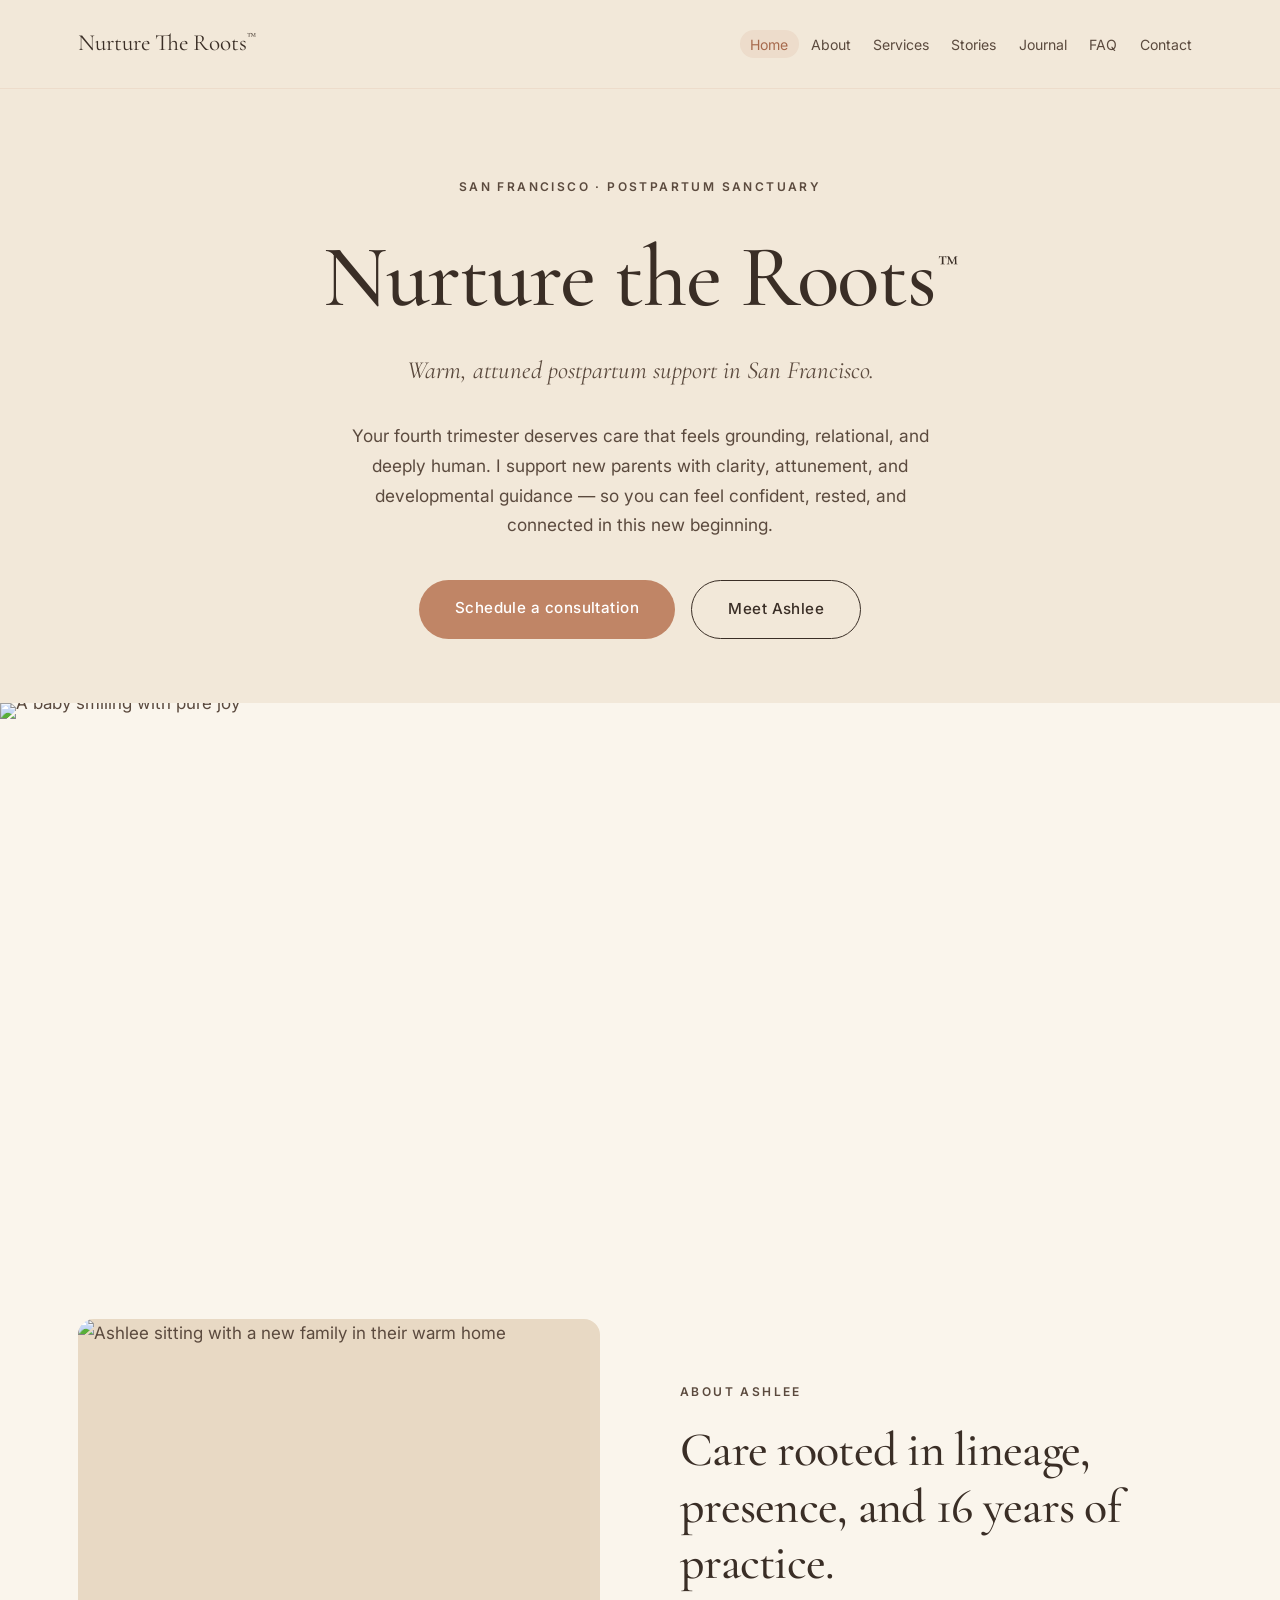
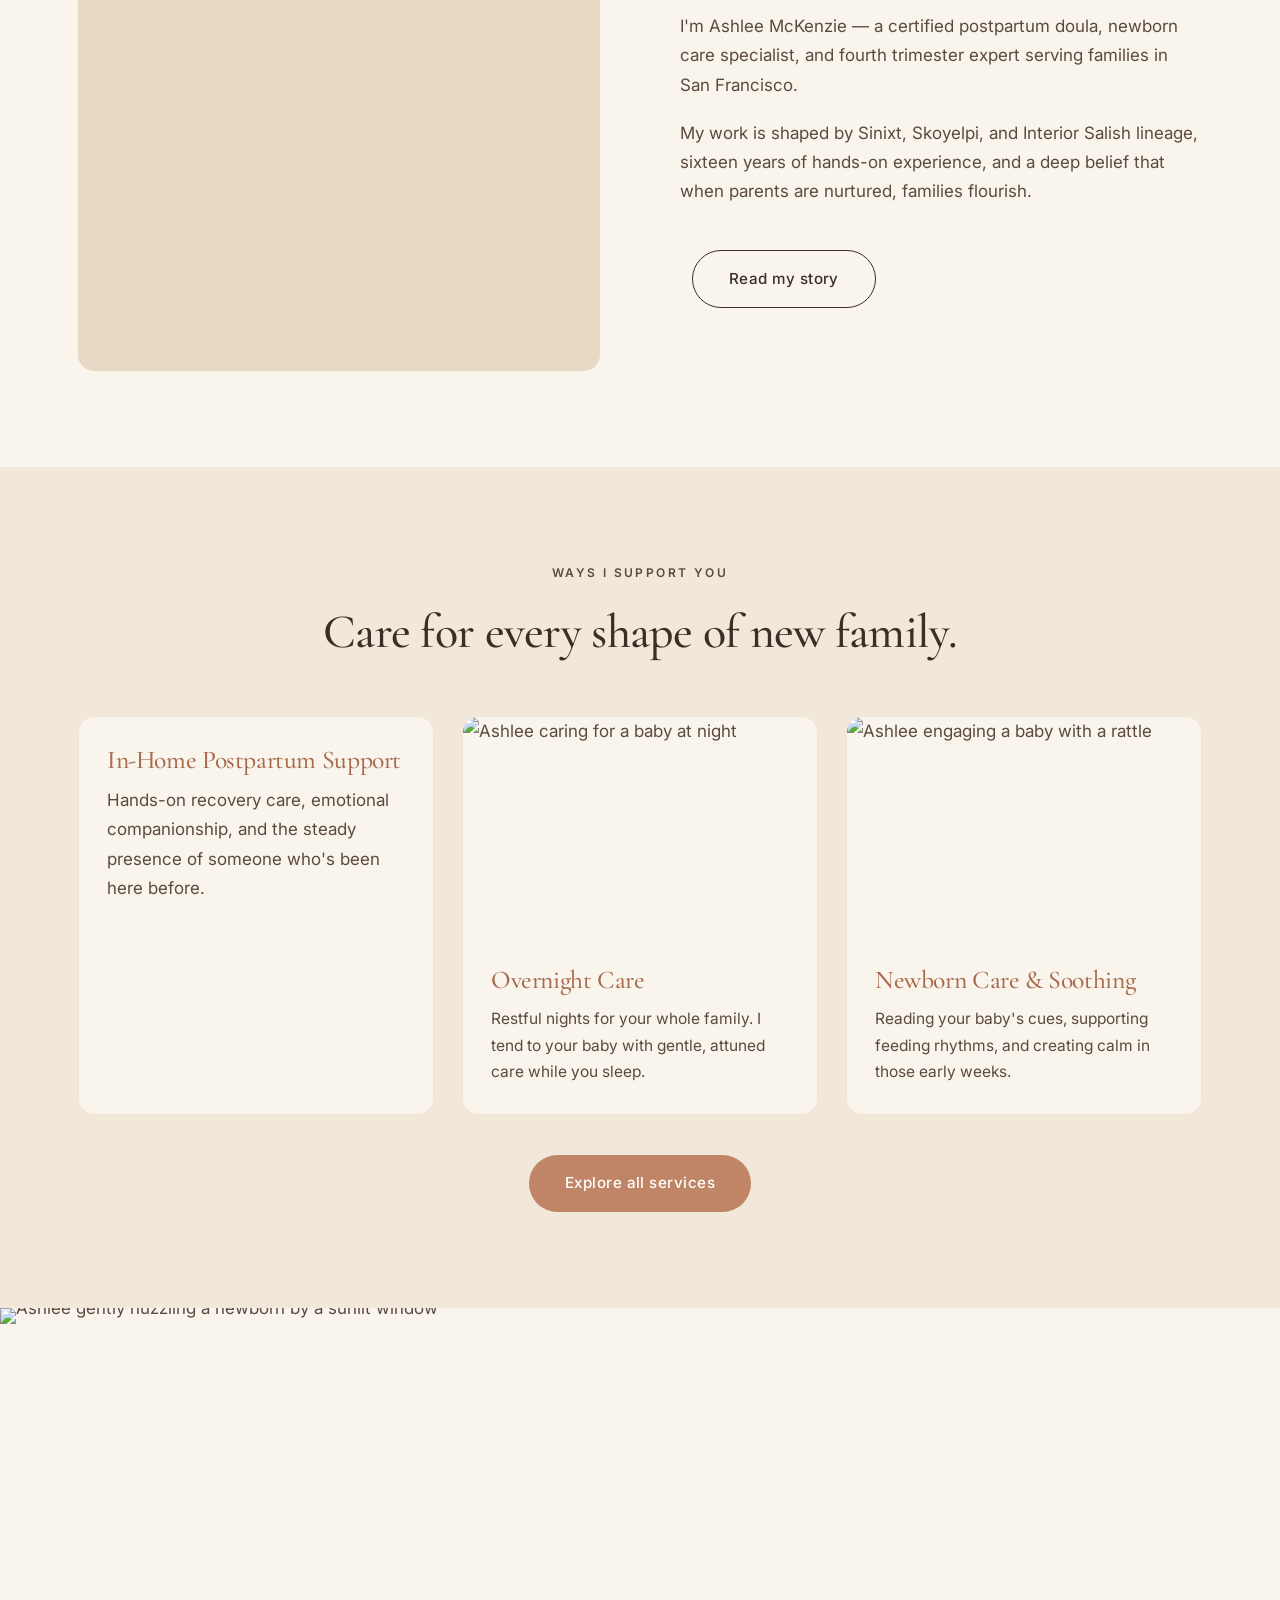
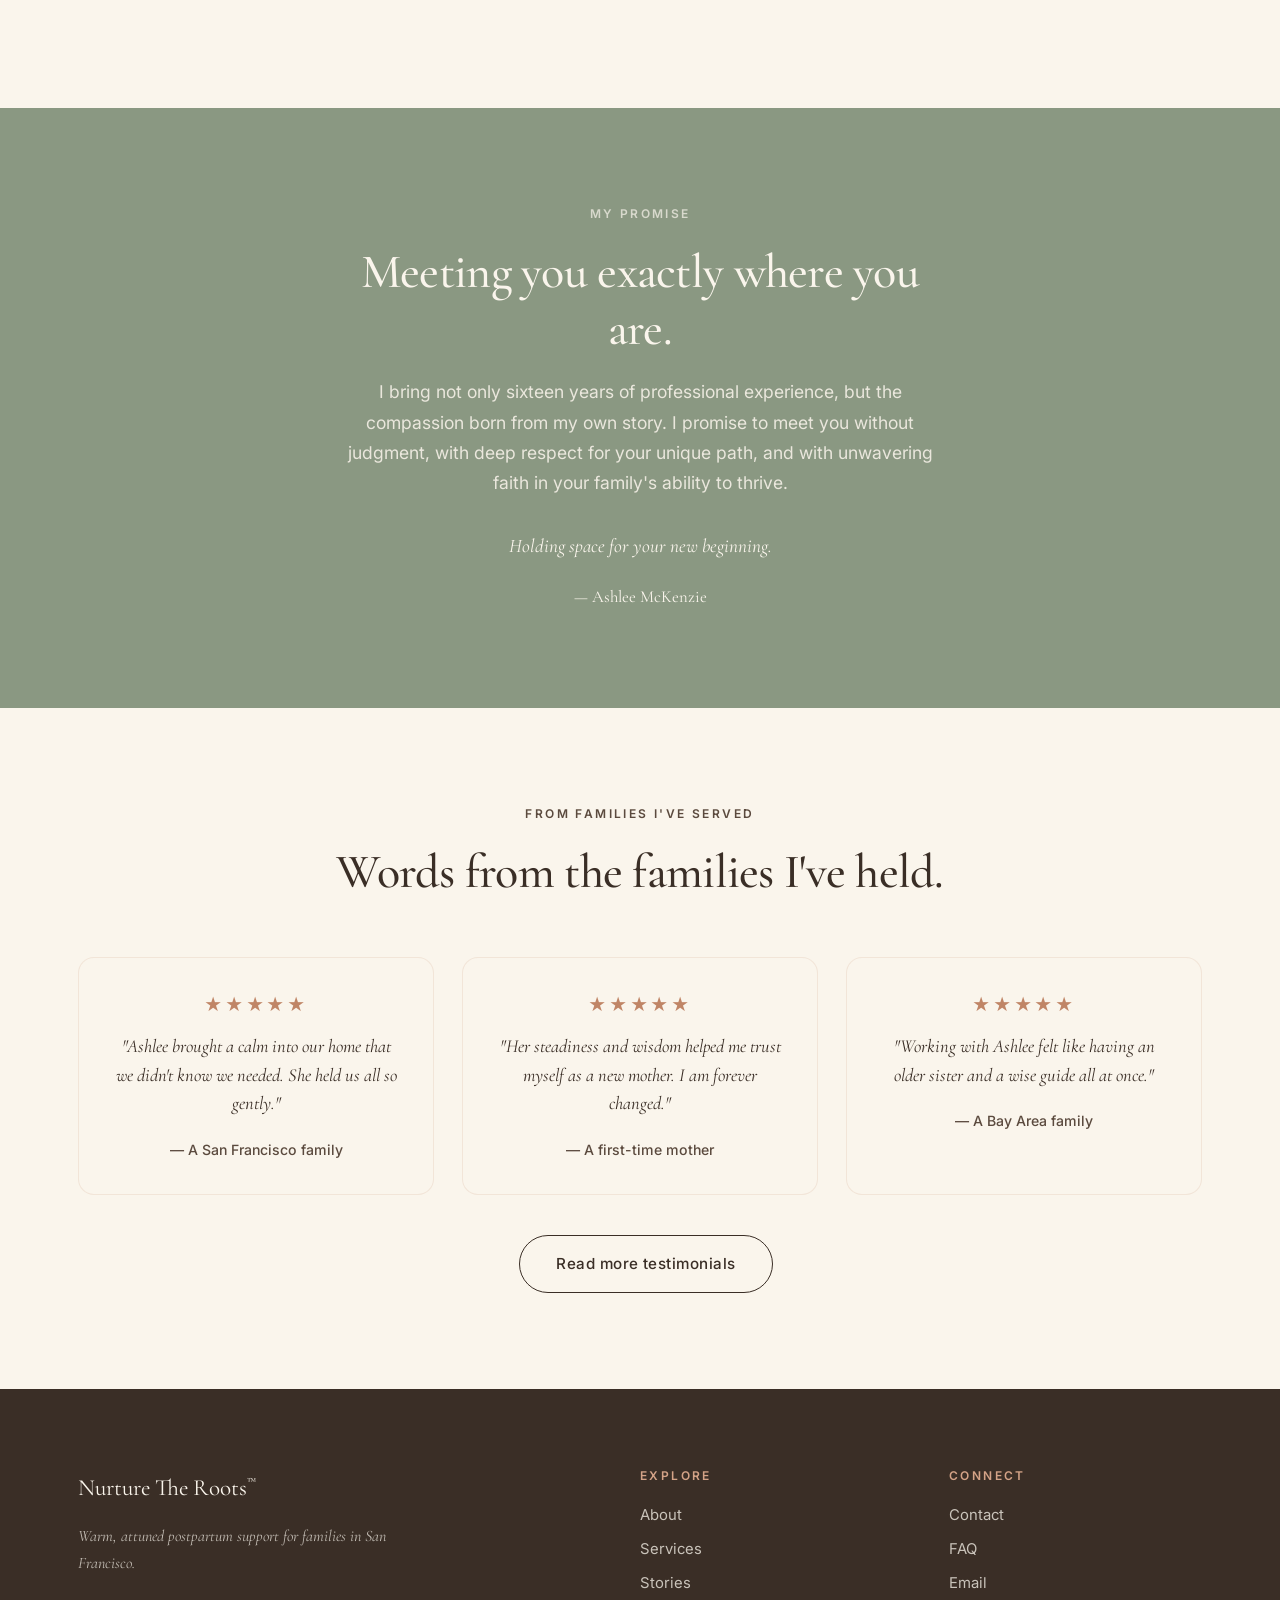
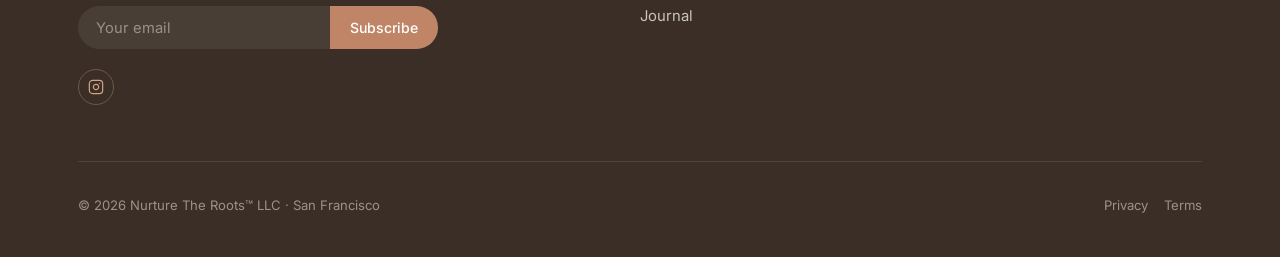
==== index.html @ ae871db2 "Consolidate 11 pages → 7: Home, About, Services, Stories, Journal, FAQ, Contact - Create stories.htm" ====
<!DOCTYPE html>
<html lang="en">
<head>
    <meta charset="UTF-8">
    <meta name="viewport" content="width=device-width, initial-scale=1.0">
    <title>Nurture The Roots™ — Warm, Attuned Postpartum Support in San Francisco</title>
    <meta name="description" content="Lineage-rooted postpartum doula care in San Francisco. Guiding new parents through the fourth trimester with clarity, attunement, and warmth.">
    <link rel="preconnect" href="https://fonts.googleapis.com">
    <link rel="preconnect" href="https://fonts.gstatic.com" crossorigin>
    <link href="https://fonts.googleapis.com/css2?family=Cormorant+Garamond:ital,wght@0,400;0,500;0,600;1,400;1,500&family=Inter:wght@300;400;500;600&display=swap" rel="stylesheet">
    <link rel="stylesheet" href="assets/css/styles.css">
    <script type="text/javascript">
        (function(c,l,a,r,i,t,y){c[a]=c[a]||function(){(c[a].q=c[a].q||[]).push(arguments)};t=l.createElement(r);t.async=1;t.src="https://www.clarity.ms/tag/"+i;y=l.getElementsByTagName(r)[0];y.parentNode.insertBefore(t,y);})(window,document,"clarity","script","YOUR_CLARITY_ID");
    </script>
    <link href="https://assets.calendly.com/assets/external/widget.css" rel="stylesheet">
    <script src="https://assets.calendly.com/assets/external/widget.js" async></script>
</head>
<body>

<header class="site-header">
    <div class="container header-inner">
        <a href="index.html" class="brand">Nurture The Roots<sup>™</sup></a>
        <button class="nav-toggle" aria-label="Toggle menu" onclick="this.nextElementSibling.classList.toggle('open')">
            <span></span><span></span><span></span>
        </button>
        <ul class="nav">
            <li><a href="index.html" class="active">Home</a></li>
            <li><a href="about.html">About</a></li>
            <li><a href="services.html">Services</a></li>
            <li><a href="stories.html">Stories</a></li>
            <li><a href="blog.html">Journal</a></li>
            <li><a href="faq.html">FAQ</a></li>
            <li><a href="contact.html">Contact</a></li>
        </ul>
    </div>
</header>

<!-- Hero -->
<section class="hero">
    <div class="container">
        <span class="eyebrow">San Francisco · Postpartum Sanctuary</span>
        <h1>Nurture the Roots<sup>™</sup></h1>
        <p class="subhead">Warm, attuned postpartum support in San Francisco.</p>
        <p class="hero-copy">Your fourth trimester deserves care that feels grounding, relational, and deeply human. I support new parents with clarity, attunement, and developmental guidance — so you can feel confident, rested, and connected in this new beginning.</p>
        <div class="hero-actions">
            <a href="#" onclick="Calendly.initPopupWidget({url:'https://calendly.com/YOUR-CALENDLY-LINK'}); return false;" class="btn">Schedule a consultation</a>
            <a href="about.html" class="btn btn-outline">Meet Ashlee</a>
        </div>
    </div>
</section>

<!-- Hero photo -->
<div class="photo-banner">
    <img src="assets/images/baby-smile.jpg" alt="A baby smiling with pure joy" style="object-position: center 25%;">
</div>

<!-- About preview -->
<section class="section section-light">
    <div class="container">
        <div class="split">
            <div class="photo-frame">
                <img src="assets/images/ashlee-couch-family.jpg" alt="Ashlee sitting with a new family in their warm home">
            </div>
            <div class="split-text">
                <span class="eyebrow">About Ashlee</span>
                <h2>Care rooted in lineage, presence, and 16 years of practice.</h2>
                <p>I'm Ashlee McKenzie — a certified postpartum doula, newborn care specialist, and fourth trimester expert serving families in San Francisco.</p>
                <p>My work is shaped by Sinixt, Skoyelpi, and Interior Salish lineage, sixteen years of hands-on experience, and a deep belief that when parents are nurtured, families flourish.</p>
                <a href="about.html" class="btn btn-outline">Read my story</a>
            </div>
        </div>
    </div>
</section>

<!-- Services preview -->
<section class="section section-sand">
    <div class="container">
        <div class="section-head">
            <span class="eyebrow">Ways I Support You</span>
            <h2>Care for every shape of new family.</h2>
        </div>
        <div class="grid grid-3">
            <div class="card">
                <div class="card-plain">
                    <h3>In-Home Postpartum Support</h3>
                    <p>Hands-on recovery care, emotional companionship, and the steady presence of someone who's been here before.</p>
                </div>
            </div>
            <div class="card">
                <img src="assets/images/ashlee-bassinet-night.jpg" alt="Ashlee caring for a baby at night" class="card-img">
                <div class="card-body">
                    <h3>Overnight Care</h3>
                    <p>Restful nights for your whole family. I tend to your baby with gentle, attuned care while you sleep.</p>
                </div>
            </div>
            <div class="card">
                <img src="assets/images/ashlee-rattle.jpg" alt="Ashlee engaging a baby with a rattle" class="card-img">
                <div class="card-body">
                    <h3>Newborn Care &amp; Soothing</h3>
                    <p>Reading your baby's cues, supporting feeding rhythms, and creating calm in those early weeks.</p>
                </div>
            </div>
        </div>
        <div style="text-align:center; margin-top:2.5rem;">
            <a href="services.html" class="btn">Explore all services</a>
        </div>
    </div>
</section>

<!-- Nuzzle photo -->
<div class="photo-banner short">
    <img src="assets/images/ashlee-nuzzle.jpg" alt="Ashlee gently nuzzling a newborn by a sunlit window" style="object-position: center 30%;">
</div>

<!-- Promise -->
<section class="section section-sage">
    <div class="container reading" style="text-align:center;">
        <span class="eyebrow">My Promise</span>
        <h2>Meeting you exactly where you are.</h2>
        <p style="font-size:1.1rem; margin-top:1.25rem;">I bring not only sixteen years of professional experience, but the compassion born from my own story. I promise to meet you without judgment, with deep respect for your unique path, and with unwavering faith in your family's ability to thrive.</p>
        <p style="font-family:var(--serif); font-style:italic; font-size:1.2rem; color:var(--cream); margin-top:2rem;">Holding space for your new beginning.</p>
        <p style="font-family:var(--serif); font-size:1.05rem; color:var(--cream);">— Ashlee McKenzie</p>
    </div>
</section>

<!-- Testimonials -->
<section class="section section-light">
    <div class="container">
        <div class="section-head">
            <span class="eyebrow">From Families I've Served</span>
            <h2>Words from the families I've held.</h2>
        </div>
        <div class="grid grid-3">
            <div class="testimonial">
                <div class="testimonial-stars">★★★★★</div>
                <p class="testimonial-quote">"Ashlee brought a calm into our home that we didn't know we needed. She held us all so gently."</p>
                <p class="testimonial-name">— A San Francisco family</p>
            </div>
            <div class="testimonial">
                <div class="testimonial-stars">★★★★★</div>
                <p class="testimonial-quote">"Her steadiness and wisdom helped me trust myself as a new mother. I am forever changed."</p>
                <p class="testimonial-name">— A first-time mother</p>
            </div>
            <div class="testimonial">
                <div class="testimonial-stars">★★★★★</div>
                <p class="testimonial-quote">"Working with Ashlee felt like having an older sister and a wise guide all at once."</p>
                <p class="testimonial-name">— A Bay Area family</p>
            </div>
        </div>
        <div style="text-align:center; margin-top:2.5rem;">
            <a href="stories.html" class="btn btn-outline">Read more testimonials</a>
        </div>
    </div>
</section>

<!-- Footer -->
<footer class="site-footer">
    <div class="container">
        <div class="footer-grid">
            <div>
                <a href="index.html" class="footer-brand">Nurture The Roots<sup>™</sup></a>
                <p class="footer-tag">Warm, attuned postpartum support for families in San Francisco.</p>
                <form class="newsletter" action="https://app.convertkit.com/forms/YOUR_FORM_ID/subscriptions" method="post">
                    <input type="email" name="email_address" placeholder="Your email" required>
                    <button type="submit">Subscribe</button>
                </form>
                <div class="social">
                    <a href="https://instagram.com/" aria-label="Instagram" target="_blank" rel="noopener">
                        <svg width="16" height="16" viewBox="0 0 24 24" fill="none" stroke="currentColor" stroke-width="1.8" stroke-linecap="round" stroke-linejoin="round"><rect x="2" y="2" width="20" height="20" rx="5"/><path d="M16 11.37A4 4 0 1 1 12.63 8 4 4 0 0 1 16 11.37z"/><line x1="17.5" y1="6.5" x2="17.51" y2="6.5"/></svg>
                    </a>
                </div>
            </div>
            <div class="footer-col">
                <h4>Explore</h4>
                <a href="about.html">About</a>
                <a href="services.html">Services</a>
                <a href="stories.html">Stories</a>
                <a href="blog.html">Journal</a>
            </div>
            <div class="footer-col">
                <h4>Connect</h4>
                <a href="contact.html">Contact</a>
                <a href="faq.html">FAQ</a>
                <a href="mailto:am.nurturetr@proton.me">Email</a>
            </div>
        </div>
        <div class="footer-bottom">
            <span>© 2026 Nurture The Roots™ LLC · San Francisco</span>
            <div><a href="privacy.html">Privacy</a><a href="terms.html">Terms</a></div>
        </div>
    </div>
</footer>

</body>
</html>
---- assets/css/styles.css ----
/* ============================================================
   Nurture The Roots™ — Site Styles v2
   ============================================================ */

:root {
    --clay:       #c08566;
    --clay-soft:  #d4a387;
    --clay-deep:  #a76a4d;
    --sand:       #e8d9c4;
    --sand-light: #f2e8d9;
    --cream:      #faf5ec;
    --sage:       #8a9882;
    --soil:       #3a2e26;
    --soil-soft:  #5b4a3e;

    --serif: 'Cormorant Garamond', Georgia, serif;
    --sans:  'Inter', -apple-system, BlinkMacSystemFont, sans-serif;

    --max-width:    1180px;
    --reading-width: 680px;
    --radius-card:   16px;
    --radius-pill:   999px;
}

/* ── Reset ───────────────────────────────────────────── */
*, *::before, *::after { box-sizing: border-box; margin: 0; padding: 0; }
html { scroll-behavior: smooth; -webkit-text-size-adjust: 100%; }
body {
    font-family: var(--sans);
    font-size: 17px;
    line-height: 1.72;
    color: var(--soil-soft);
    background: var(--cream);
    -webkit-font-smoothing: antialiased;
}
img { display: block; max-width: 100%; }
a { color: inherit; }

/* ── Container ───────────────────────────────────────── */
.container {
    max-width: var(--max-width);
    margin: 0 auto;
    padding: 0 1.75rem;
}
.reading {
    max-width: var(--reading-width);
    margin-left: auto;
    margin-right: auto;
}

/* ── Type ────────────────────────────────────────────── */
h1, h2, h3, h4 {
    font-family: var(--serif);
    font-weight: 500;
    color: var(--soil);
    line-height: 1.18;
    letter-spacing: -0.015em;
}
h1 { font-size: clamp(2.8rem, 7vw, 5.5rem); }
h2 { font-size: clamp(2rem,   4vw, 3rem);   }
h3 { font-size: clamp(1.35rem,2vw, 1.65rem);}

p { margin-bottom: 1.2rem; }
p:last-child { margin-bottom: 0; }

.eyebrow {
    font-family: var(--sans);
    font-size: 0.75rem;
    font-weight: 600;
    letter-spacing: 0.2em;
    text-transform: uppercase;
    color: var(--soil-soft);
    display: block;
    margin-bottom: 1.25rem;
}
.subhead {
    font-family: var(--serif);
    font-style: italic;
    font-size: clamp(1.2rem, 2vw, 1.55rem);
    color: var(--soil-soft);
    line-height: 1.45;
    margin-top: 1rem;
    margin-bottom: 2rem;
}

/* ── Buttons ─────────────────────────────────────────── */
.btn {
    display: inline-block;
    background: var(--clay);
    color: #fff;
    padding: .95rem 2.25rem;
    border-radius: var(--radius-pill);
    font-family: var(--sans);
    font-size: .95rem;
    font-weight: 500;
    letter-spacing: .03em;
    text-decoration: none;
    border: none;
    cursor: pointer;
    transition: background .25s, transform .25s;
}
.btn:hover { background: var(--clay-deep); transform: translateY(-2px); }

.btn-outline {
    background: transparent;
    color: var(--soil);
    border: 1.5px solid var(--soil);
    margin-left: .75rem;
}
.btn-outline:hover { background: var(--soil); color: var(--cream); transform: translateY(-2px); }

/* ── Header / Nav ────────────────────────────────────── */
.site-header {
    background: var(--sand-light);
    padding: 1.5rem 0;
    position: sticky;
    top: 0;
    z-index: 100;
    border-bottom: 1px solid rgba(192,133,102,.12);
}
.header-inner {
    display: flex;
    align-items: center;
    justify-content: space-between;
    gap: 1rem;
}
.brand {
    font-family: var(--serif);
    font-size: 1.45rem;
    color: var(--soil);
    text-decoration: none;
    white-space: nowrap;
    flex-shrink: 0;
}
.brand sup { font-size: .55em; vertical-align: super; }

.nav {
    display: flex;
    align-items: center;
    flex-wrap: wrap;
    gap: .25rem .1rem;
    list-style: none;
    justify-content: flex-end;
}
.nav a {
    color: var(--soil-soft);
    text-decoration: none;
    font-size: .88rem;
    padding: .35rem .65rem;
    border-radius: var(--radius-pill);
    transition: background .2s, color .2s;
    white-space: nowrap;
}
.nav a:hover, .nav a.active {
    background: rgba(192,133,102,.12);
    color: var(--clay-deep);
}

/* Mobile nav */
.nav-toggle {
    display: none;
    background: none;
    border: none;
    cursor: pointer;
    padding: .4rem;
    flex-shrink: 0;
}
.nav-toggle span {
    display: block;
    width: 22px;
    height: 2px;
    background: var(--soil);
    margin: 5px 0;
    border-radius: 2px;
    transition: transform .25s, opacity .25s;
}

@media (max-width: 1000px) {
    .nav-toggle { display: block; }
    .nav {
        display: none;
        position: absolute;
        top: 100%;
        left: 0; right: 0;
        background: var(--sand-light);
        border-top: 1px solid rgba(192,133,102,.12);
        flex-direction: column;
        align-items: flex-start;
        padding: 1rem 1.75rem 1.5rem;
        gap: .1rem;
    }
    .nav.open { display: flex; }
    .nav a { font-size: 1rem; padding: .6rem .75rem; width: 100%; }
}

/* ── Hero ────────────────────────────────────────────── */
.hero {
    background: var(--sand-light);
    padding: 5.5rem 0 4rem;
    text-align: center;
}
.hero .eyebrow { margin-bottom: 1.75rem; }
.hero h1 { margin-bottom: 1.5rem; }
.hero h1 sup { font-size: .32em; vertical-align: super; margin-left: .1em; }
.hero .subhead { max-width: 580px; margin-left: auto; margin-right: auto; }
.hero-copy {
    max-width: 580px;
    margin: 0 auto 2.5rem;
    font-size: 1.08rem;
    color: var(--soil-soft);
}
.hero-actions { display: flex; gap: 1rem; justify-content: center; flex-wrap: wrap; }
.hero-actions .btn-outline { margin-left: 0; }

/* Page hero (interior pages) */
.page-hero {
    background: var(--sand-light);
    padding: 4rem 0 3rem;
    text-align: center;
}
.page-hero h1 { font-size: clamp(2.2rem, 5vw, 3.75rem); margin-top: .75rem; }
.page-hero .subhead { max-width: 560px; margin-left: auto; margin-right: auto; margin-bottom: 0; }

/* ── Full-width photo banner ─────────────────────────── */
.photo-banner {
    overflow: hidden;
    line-height: 0;
}
.photo-banner img {
    width: 100%;
    height: 520px;
    object-fit: cover;
}
.photo-banner.short img { height: 400px; }

/* ── Section ─────────────────────────────────────────── */
.section        { padding: 6rem 0; }
.section-sm     { padding: 4rem 0; }
.section-light  { background: var(--cream); }
.section-sand   { background: var(--sand-light); }
.section-sage   { background: var(--sage); }
.section-soil   { background: var(--soil); }

.section-sage h2, .section-sage h3,
.section-soil h2, .section-soil h3 { color: var(--cream); }
.section-sage p, .section-soil p   { color: rgba(250,245,236,.85); }
.section-sage .eyebrow             { color: rgba(250,245,236,.7); }

.section-head {
    text-align: center;
    max-width: 640px;
    margin: 0 auto 3.5rem;
}
.section-head h2 { margin-top: .75rem; }

/* ── Split (two-column) ──────────────────────────────── */
.split {
    display: grid;
    grid-template-columns: 1fr 1fr;
    gap: 5rem;
    align-items: center;
}
.split.reverse { direction: rtl; }
.split.reverse > * { direction: ltr; }
.split.top { align-items: start; }

.split-text > *:first-child { margin-top: 0; }
.split-text h2 { margin-top: .5rem; margin-bottom: 1.25rem; }
.split-text .btn { margin-top: 1.5rem; }

.photo-frame {
    border-radius: var(--radius-card);
    overflow: hidden;
    background: var(--sand);
    aspect-ratio: 4 / 5;
}
.photo-frame img {
    width: 100%; height: 100%;
    object-fit: cover;
    object-position: center top;
}
.photo-frame.wide { aspect-ratio: 3 / 2; }
.photo-frame.square { aspect-ratio: 1 / 1; }

/* ── Cards / Grid ────────────────────────────────────── */
.grid { display: grid; gap: 1.75rem; }
.grid-2 { grid-template-columns: repeat(auto-fit, minmax(300px, 1fr)); }
.grid-3 { grid-template-columns: repeat(auto-fit, minmax(280px, 1fr)); }

.card {
    background: var(--cream);
    border-radius: var(--radius-card);
    border: 1px solid rgba(192,133,102,.15);
    overflow: hidden;
    transition: transform .25s, box-shadow .25s;
}
.card:hover { transform: translateY(-3px); box-shadow: 0 12px 32px rgba(58,46,38,.08); }

.card-body { padding: 1.75rem; }
.card-body h3 { color: var(--clay-deep); margin-bottom: .65rem; }
.card-body p  { font-size: .97rem; }

.card-img {
    width: 100%;
    height: 220px;
    object-fit: cover;
    object-position: center 20%;
    display: block;
}

/* Plain card (no image) */
.card-plain { padding: 1.75rem; }
.card-plain h3 { color: var(--clay-deep); margin-bottom: .65rem; }

/* ── Testimonials ────────────────────────────────────── */
.testimonial {
    background: var(--cream);
    border: 1px solid rgba(192,133,102,.15);
    border-radius: var(--radius-card);
    padding: 2rem 2.25rem;
    text-align: center;
}
.testimonial-stars { color: var(--clay); font-size: 1.1rem; margin-bottom: .75rem; letter-spacing: .15em; }
.testimonial-quote {
    font-family: var(--serif);
    font-style: italic;
    font-size: 1.15rem;
    color: var(--soil);
    line-height: 1.55;
    margin-bottom: 1.25rem;
}
.testimonial-name { font-size: .88rem; font-weight: 500; color: var(--soil-soft); }

/* ── FAQ ─────────────────────────────────────────────── */
details {
    background: var(--cream);
    border: 1px solid rgba(192,133,102,.15);
    border-radius: var(--radius-card);
    padding: 1.5rem 1.75rem;
    margin-bottom: .85rem;
}
details[open] { box-shadow: 0 4px 16px rgba(58,46,38,.05); }
summary {
    font-family: var(--serif);
    font-size: 1.2rem;
    color: var(--soil);
    cursor: pointer;
    outline: none;
    list-style: none;
    display: flex;
    justify-content: space-between;
    align-items: center;
    gap: 1rem;
}
summary::-webkit-details-marker { display: none; }
summary::after {
    content: "+";
    font-size: 1.4rem;
    font-weight: 300;
    color: var(--clay);
    flex-shrink: 0;
    transition: transform .25s;
}
details[open] summary::after { content: "−"; }
details p { margin-top: 1rem; }

/* ── Footer ──────────────────────────────────────────── */
.site-footer { background: var(--soil); color: var(--cream); padding: 5rem 0 2.5rem; }

.footer-grid {
    display: grid;
    grid-template-columns: 2fr 1fr 1fr;
    gap: 3.5rem;
    padding-bottom: 3.5rem;
    border-bottom: 1px solid rgba(250,245,236,.1);
    margin-bottom: 2rem;
}
.footer-brand {
    font-family: var(--serif);
    font-size: 1.45rem;
    color: var(--cream);
    text-decoration: none;
    display: inline-block;
    margin-bottom: .85rem;
}
.footer-brand sup { font-size: .55em; vertical-align: super; }
.footer-tag {
    font-family: var(--serif);
    font-style: italic;
    font-size: 1rem;
    color: rgba(250,245,236,.7);
    margin-bottom: 1.75rem;
    max-width: 340px;
}
.footer-col h4 {
    font-family: var(--sans);
    font-size: .75rem;
    font-weight: 600;
    letter-spacing: .2em;
    text-transform: uppercase;
    color: var(--clay-soft);
    margin-bottom: 1.25rem;
}
.footer-col a {
    display: block;
    color: rgba(250,245,236,.75);
    text-decoration: none;
    font-size: .93rem;
    margin-bottom: .5rem;
    transition: color .2s;
}
.footer-col a:hover { color: var(--clay-soft); }

.newsletter {
    display: flex;
    background: rgba(250,245,236,.08);
    border-radius: var(--radius-pill);
    overflow: hidden;
    max-width: 360px;
}
.newsletter input {
    flex: 1;
    background: transparent;
    border: none;
    padding: .8rem 1.1rem;
    color: var(--cream);
    font-family: var(--sans);
    font-size: .92rem;
    outline: none;
    min-width: 0;
}
.newsletter input::placeholder { color: rgba(250,245,236,.45); }
.newsletter button {
    background: var(--clay);
    color: #fff;
    border: none;
    padding: .8rem 1.25rem;
    font-family: var(--sans);
    font-size: .88rem;
    font-weight: 500;
    cursor: pointer;
    white-space: nowrap;
    transition: background .2s;
}
.newsletter button:hover { background: var(--clay-deep); }

.social { display: flex; gap: .6rem; margin-top: 1.25rem; }
.social a {
    display: inline-flex;
    width: 36px; height: 36px;
    border: 1px solid rgba(212,163,135,.35);
    border-radius: 50%;
    align-items: center;
    justify-content: center;
    color: var(--clay-soft);
    text-decoration: none;
    transition: background .2s;
}
.social a:hover { background: rgba(212,163,135,.12); }

.footer-bottom {
    display: flex;
    justify-content: space-between;
    flex-wrap: wrap;
    gap: .75rem;
    font-size: .82rem;
    color: rgba(250,245,236,.5);
}
.footer-bottom a { color: rgba(250,245,236,.5); text-decoration: none; margin-left: 1rem; }
.footer-bottom a:hover { color: var(--clay-soft); }

/* ── Responsive ──────────────────────────────────────── */
@media (max-width: 900px) {
    .split { grid-template-columns: 1fr; gap: 2.5rem; }
    .split.reverse { direction: ltr; }
    .footer-grid { grid-template-columns: 1fr 1fr; gap: 2.5rem; }
    .footer-grid > div:first-child { grid-column: 1 / -1; }
}
@media (max-width: 600px) {
    .section { padding: 4rem 0; }
    .hero { padding: 4rem 0 3rem; }
    .photo-banner img { height: 320px; }
    .photo-banner.short img { height: 260px; }
    .footer-grid { grid-template-columns: 1fr; gap: 2rem; }
    .grid-3 { grid-template-columns: 1fr; }
}
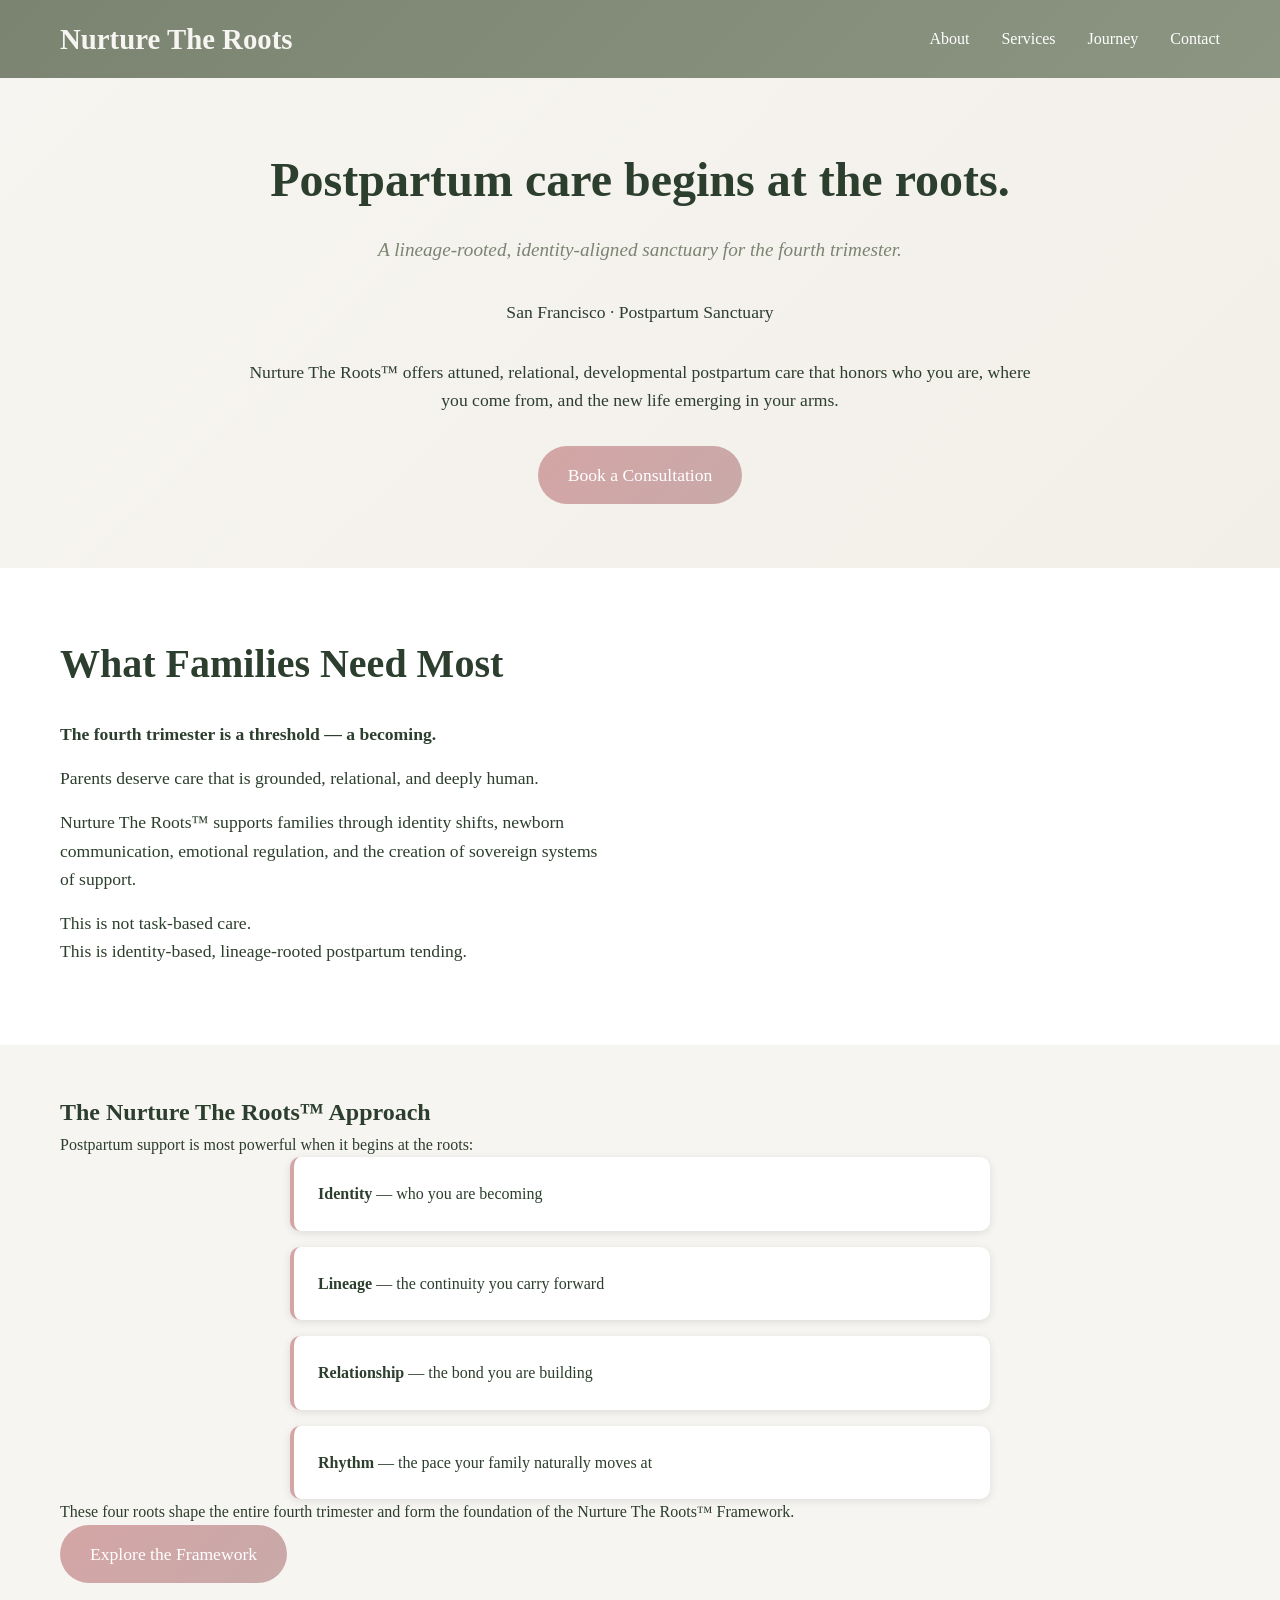
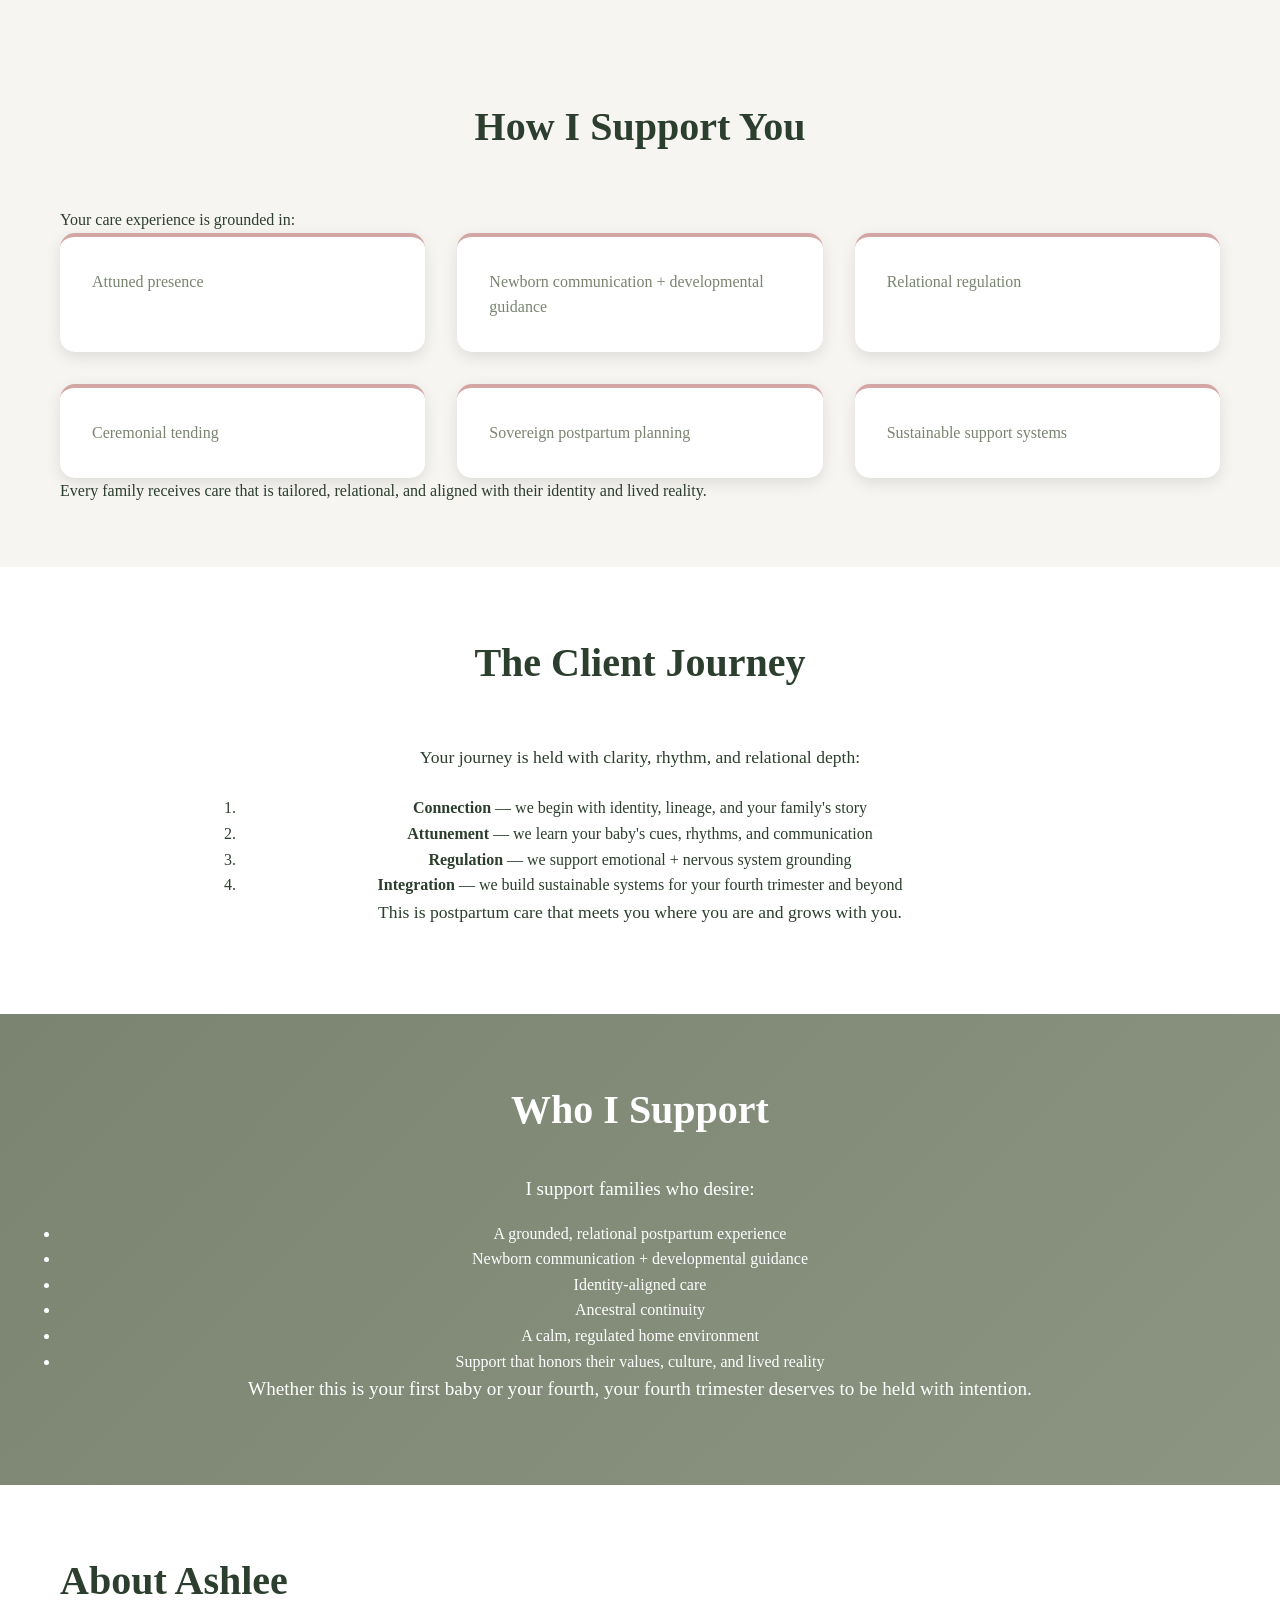
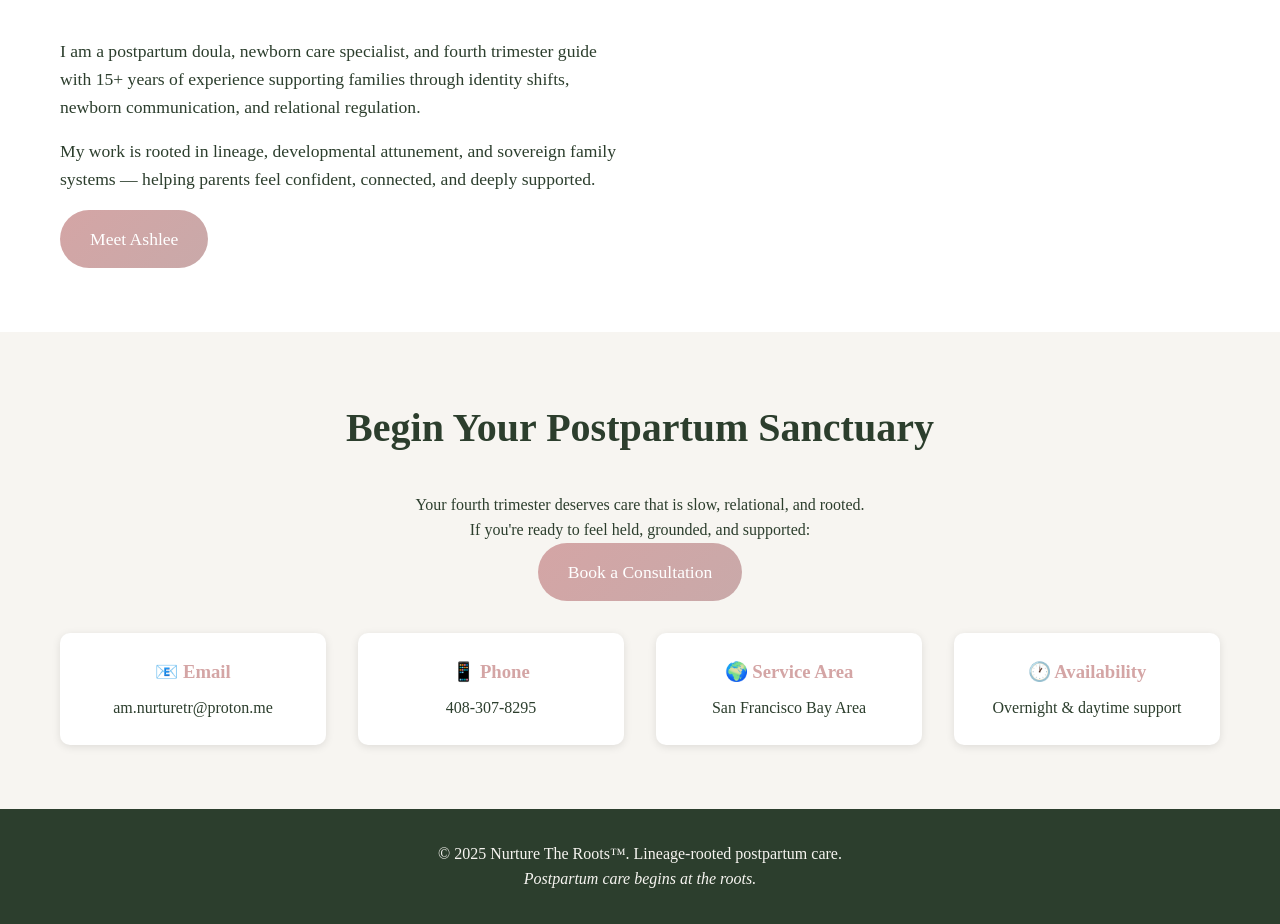
==== commit b14df64c: "Rewrite home page copy with lineage-rooted, identity-aligned messaging Replace generic postpartum do" ====
--- a/index.html
+++ b/index.html
@@ -3,193 +3,581 @@
 <head>
     <meta charset="UTF-8">
     <meta name="viewport" content="width=device-width, initial-scale=1.0">
-    <title>Nurture The Roots™ — Warm, Attuned Postpartum Support in San Francisco</title>
-    <meta name="description" content="Lineage-rooted postpartum doula care in San Francisco. Guiding new parents through the fourth trimester with clarity, attunement, and warmth.">
-    <link rel="preconnect" href="https://fonts.googleapis.com">
-    <link rel="preconnect" href="https://fonts.gstatic.com" crossorigin>
-    <link href="https://fonts.googleapis.com/css2?family=Cormorant+Garamond:ital,wght@0,400;0,500;0,600;1,400;1,500&family=Inter:wght@300;400;500;600&display=swap" rel="stylesheet">
-    <link rel="stylesheet" href="assets/css/styles.css">
-    <script type="text/javascript">
-        (function(c,l,a,r,i,t,y){c[a]=c[a]||function(){(c[a].q=c[a].q||[]).push(arguments)};t=l.createElement(r);t.async=1;t.src="https://www.clarity.ms/tag/"+i;y=l.getElementsByTagName(r)[0];y.parentNode.insertBefore(t,y);})(window,document,"clarity","script","YOUR_CLARITY_ID");
-    </script>
-    <link href="https://assets.calendly.com/assets/external/widget.css" rel="stylesheet">
-    <script src="https://assets.calendly.com/assets/external/widget.js" async></script>
+    <title>Nurture The Roots™ — Lineage‑Rooted Postpartum Care · San Francisco</title>
+    <meta name="description" content="Nurture The Roots™ offers attuned, relational, developmental postpartum care that honors who you are, where you come from, and the new life emerging in your arms. San Francisco postpartum sanctuary.">
+    <style>
+        * {
+            margin: 0;
+            padding: 0;
+            box-sizing: border-box;
+        }
+
+        body {
+            font-family: 'Georgia', serif;
+            line-height: 1.6;
+            color: #2c3e2d;
+            background: linear-gradient(135deg, #f7f5f1 0%, #f2efe8 100%);
+        }
+
+        .container {
+            max-width: 1200px;
+            margin: 0 auto;
+            padding: 0 20px;
+        }
+
+        /* Header */
+        header {
+            background: linear-gradient(135deg, #7a8471 0%, #8b9582 100%);
+            color: white;
+            padding: 1rem 0;
+            box-shadow: 0 2px 10px rgba(0,0,0,0.1);
+        }
+
+        nav {
+            display: flex;
+            justify-content: space-between;
+            align-items: center;
+        }
+
+        .logo {
+            font-size: 1.8rem;
+            font-weight: bold;
+            color: #f7f5f1;
+        }
+
+        .nav-links {
+            display: flex;
+            list-style: none;
+            gap: 2rem;
+        }
+
+        .nav-links a {
+            color: white;
+            text-decoration: none;
+            transition: color 0.3s ease;
+        }
+
+        .nav-links a:hover {
+            color: #d4a5a5;
+        }
+
+        /* Hero Section */
+        .hero {
+            background: linear-gradient(135deg, #f7f5f1 0%, #f2efe8 100%);
+            padding: 4rem 0;
+            text-align: center;
+        }
+
+        .hero-content h1 {
+            font-size: 3rem;
+            margin-bottom: 1rem;
+            color: #2c3e2d;
+        }
+
+        .hero-tagline {
+            font-size: 1.2rem;
+            color: #7a8471;
+            font-style: italic;
+            margin-bottom: 2rem;
+        }
+
+        .hero-description {
+            font-size: 1.1rem;
+            max-width: 800px;
+            margin: 0 auto 2rem;
+            color: #2c3e2d;
+        }
+
+        .cta-button {
+            display: inline-block;
+            background: linear-gradient(135deg, #d4a5a5 0%, #c9a9a9 100%);
+            color: white;
+            padding: 15px 30px;
+            text-decoration: none;
+            border-radius: 50px;
+            font-size: 1.1rem;
+            transition: transform 0.3s ease, box-shadow 0.3s ease;
+        }
+
+        .cta-button:hover {
+            transform: translateY(-2px);
+            box-shadow: 0 5px 15px rgba(0,0,0,0.2);
+        }
+
+        /* About Section */
+        .about {
+            padding: 4rem 0;
+            background: white;
+        }
+
+        .about-content {
+            display: grid;
+            grid-template-columns: 1fr 1fr;
+            gap: 3rem;
+            align-items: center;
+        }
+
+        .about-text h2 {
+            font-size: 2.5rem;
+            margin-bottom: 1.5rem;
+            color: #2c3e2d;
+        }
+
+        .about-text p {
+            margin-bottom: 1rem;
+            font-size: 1.1rem;
+            color: #2c3e2d;
+        }
+
+        .credentials {
+            background: #f7f5f1;
+            padding: 2rem;
+            border-radius: 10px;
+            border-left: 4px solid #7a8471;
+        }
+
+        .credentials h3 {
+            color: #2c3e2d;
+            margin-bottom: 1rem;
+        }
+
+        .credentials ul {
+            list-style: none;
+        }
+
+        .credentials li {
+            margin-bottom: 0.5rem;
+            padding-left: 1rem;
+            position: relative;
+        }
+
+        .credentials li:before {
+            content: "✓";
+            position: absolute;
+            left: 0;
+            color: #7a8471;
+            font-weight: bold;
+        }
+
+        /* Services Section */
+        .services {
+            padding: 4rem 0;
+            background: #f7f5f1;
+        }
+
+        .services h2 {
+            text-align: center;
+            font-size: 2.5rem;
+            margin-bottom: 3rem;
+            color: #2c3e2d;
+        }
+
+        .services-grid {
+            display: grid;
+            grid-template-columns: repeat(auto-fit, minmax(300px, 1fr));
+            gap: 2rem;
+        }
+
+        .service-card {
+            background: white;
+            padding: 2rem;
+            border-radius: 15px;
+            box-shadow: 0 5px 15px rgba(0,0,0,0.1);
+            transition: transform 0.3s ease;
+            border-top: 4px solid #d4a5a5;
+        }
+
+        .service-card:hover {
+            transform: translateY(-5px);
+        }
+
+        .service-card h3 {
+            color: #2c3e2d;
+            margin-bottom: 1rem;
+            font-size: 1.3rem;
+        }
+
+        .service-card p {
+            color: #7a8471;
+        }
+
+        /* Journey Section */
+        .journey {
+            padding: 4rem 0;
+            background: white;
+        }
+
+        .journey h2 {
+            text-align: center;
+            font-size: 2.5rem;
+            margin-bottom: 3rem;
+            color: #2c3e2d;
+        }
+
+        .journey-content {
+            max-width: 800px;
+            margin: 0 auto;
+            text-align: center;
+        }
+
+        .journey-content h3 {
+            color: #d4a5a5;
+            font-size: 1.8rem;
+            margin-bottom: 1.5rem;
+        }
+
+        .journey-content p {
+            font-size: 1.1rem;
+            margin-bottom: 1.5rem;
+            color: #2c3e2d;
+        }
+
+        /* Core Beliefs */
+        .beliefs {
+            background: #f7f5f1;
+            padding: 3rem 0;
+        }
+
+        .beliefs h3 {
+            color: #2c3e2d;
+            font-size: 1.5rem;
+            margin-bottom: 2rem;
+            text-align: center;
+        }
+
+        .beliefs-list {
+            max-width: 700px;
+            margin: 0 auto;
+            display: grid;
+            gap: 1rem;
+        }
+
+        .belief-item {
+            background: white;
+            padding: 1.5rem;
+            border-radius: 10px;
+            border-left: 4px solid #d4a5a5;
+            box-shadow: 0 2px 8px rgba(0,0,0,0.1);
+        }
+
+        /* Promise Section */
+        .promise {
+            padding: 4rem 0;
+            background: linear-gradient(135deg, #7a8471 0%, #8b9582 100%);
+            color: white;
+            text-align: center;
+        }
+
+        .promise h2 {
+            font-size: 2.5rem;
+            margin-bottom: 2rem;
+        }
+
+        .promise p {
+            font-size: 1.2rem;
+            max-width: 800px;
+            margin: 0 auto 1rem;
+        }
+
+        .promise .signature {
+            font-style: italic;
+            font-size: 1.1rem;
+            margin-top: 2rem;
+        }
+
+        /* Contact Section */
+        .contact {
+            padding: 4rem 0;
+            background: #f7f5f1;
+            text-align: center;
+        }
+
+        .contact h2 {
+            font-size: 2.5rem;
+            margin-bottom: 2rem;
+            color: #2c3e2d;
+        }
+
+        .contact-info {
+            display: grid;
+            grid-template-columns: repeat(auto-fit, minmax(250px, 1fr));
+            gap: 2rem;
+            margin-top: 2rem;
+        }
+
+        .contact-item {
+            padding: 1.5rem;
+            background: white;
+            border-radius: 10px;
+            box-shadow: 0 2px 8px rgba(0,0,0,0.1);
+        }
+
+        .contact-item h3 {
+            margin-bottom: 0.5rem;
+            color: #d4a5a5;
+        }
+
+        .contact-item p {
+            color: #2c3e2d;
+        }
+
+        /* Footer */
+        footer {
+            background: #2c3e2d;
+            color: #f7f5f1;
+            text-align: center;
+            padding: 2rem 0;
+        }
+
+        /* Responsive Design */
+        @media (max-width: 768px) {
+            .nav-links {
+                display: none;
+            }
+
+            .hero-content h1 {
+                font-size: 2rem;
+            }
+
+            .about-content {
+                grid-template-columns: 1fr;
+                text-align: center;
+            }
+
+            .services-grid {
+                grid-template-columns: 1fr;
+            }
+        }
+
+        /* Animations */
+        @keyframes fadeInUp {
+            from {
+                opacity: 0;
+                transform: translateY(30px);
+            }
+            to {
+                opacity: 1;
+                transform: translateY(0);
+            }
+        }
+
+        .hero-content, .service-card, .belief-item {
+            animation: fadeInUp 0.8s ease-out;
+        }
+    </style>
 </head>
 <body>
-
-<header class="site-header">
-    <div class="container header-inner">
-        <a href="index.html" class="brand">Nurture The Roots<sup>™</sup></a>
-        <button class="nav-toggle" aria-label="Toggle menu" onclick="this.nextElementSibling.classList.toggle('open')">
-            <span></span><span></span><span></span>
-        </button>
-        <ul class="nav">
-            <li><a href="index.html" class="active">Home</a></li>
-            <li><a href="about.html">About</a></li>
-            <li><a href="services.html">Services</a></li>
-            <li><a href="stories.html">Stories</a></li>
-            <li><a href="blog.html">Journal</a></li>
-            <li><a href="faq.html">FAQ</a></li>
-            <li><a href="contact.html">Contact</a></li>
-        </ul>
-    </div>
-</header>
-
-<!-- Hero -->
-<section class="hero">
-    <div class="container">
-        <span class="eyebrow">San Francisco · Postpartum Sanctuary</span>
-        <h1>Nurture the Roots<sup>™</sup></h1>
-        <p class="subhead">Warm, attuned postpartum support in San Francisco.</p>
-        <p class="hero-copy">Your fourth trimester deserves care that feels grounding, relational, and deeply human. I support new parents with clarity, attunement, and developmental guidance — so you can feel confident, rested, and connected in this new beginning.</p>
-        <div class="hero-actions">
-            <a href="#" onclick="Calendly.initPopupWidget({url:'https://calendly.com/YOUR-CALENDLY-LINK'}); return false;" class="btn">Schedule a consultation</a>
-            <a href="about.html" class="btn btn-outline">Meet Ashlee</a>
-        </div>
-    </div>
-</section>
-
-<!-- Hero photo -->
-<div class="photo-banner">
-    <img src="assets/images/baby-smile.jpg" alt="A baby smiling with pure joy" style="object-position: center 25%;">
-</div>
-
-<!-- About preview -->
-<section class="section section-light">
-    <div class="container">
-        <div class="split">
-            <div class="photo-frame">
-                <img src="assets/images/ashlee-couch-family.jpg" alt="Ashlee sitting with a new family in their warm home">
-            </div>
-            <div class="split-text">
-                <span class="eyebrow">About Ashlee</span>
-                <h2>Care rooted in lineage, presence, and 16 years of practice.</h2>
-                <p>I'm Ashlee McKenzie — a certified postpartum doula, newborn care specialist, and fourth trimester expert serving families in San Francisco.</p>
-                <p>My work is shaped by Sinixt, Skoyelpi, and Interior Salish lineage, sixteen years of hands-on experience, and a deep belief that when parents are nurtured, families flourish.</p>
-                <a href="about.html" class="btn btn-outline">Read my story</a>
-            </div>
-        </div>
-    </div>
-</section>
-
-<!-- Services preview -->
-<section class="section section-sand">
-    <div class="container">
-        <div class="section-head">
-            <span class="eyebrow">Ways I Support You</span>
-            <h2>Care for every shape of new family.</h2>
-        </div>
-        <div class="grid grid-3">
-            <div class="card">
-                <div class="card-plain">
-                    <h3>In-Home Postpartum Support</h3>
-                    <p>Hands-on recovery care, emotional companionship, and the steady presence of someone who's been here before.</p>
-                </div>
-            </div>
-            <div class="card">
-                <img src="assets/images/ashlee-bassinet-night.jpg" alt="Ashlee caring for a baby at night" class="card-img">
-                <div class="card-body">
-                    <h3>Overnight Care</h3>
-                    <p>Restful nights for your whole family. I tend to your baby with gentle, attuned care while you sleep.</p>
-                </div>
-            </div>
-            <div class="card">
-                <img src="assets/images/ashlee-rattle.jpg" alt="Ashlee engaging a baby with a rattle" class="card-img">
-                <div class="card-body">
-                    <h3>Newborn Care &amp; Soothing</h3>
-                    <p>Reading your baby's cues, supporting feeding rhythms, and creating calm in those early weeks.</p>
-                </div>
-            </div>
-        </div>
-        <div style="text-align:center; margin-top:2.5rem;">
-            <a href="services.html" class="btn">Explore all services</a>
-        </div>
-    </div>
-</section>
-
-<!-- Nuzzle photo -->
-<div class="photo-banner short">
-    <img src="assets/images/ashlee-nuzzle.jpg" alt="Ashlee gently nuzzling a newborn by a sunlit window" style="object-position: center 30%;">
-</div>
-
-<!-- Promise -->
-<section class="section section-sage">
-    <div class="container reading" style="text-align:center;">
-        <span class="eyebrow">My Promise</span>
-        <h2>Meeting you exactly where you are.</h2>
-        <p style="font-size:1.1rem; margin-top:1.25rem;">I bring not only sixteen years of professional experience, but the compassion born from my own story. I promise to meet you without judgment, with deep respect for your unique path, and with unwavering faith in your family's ability to thrive.</p>
-        <p style="font-family:var(--serif); font-style:italic; font-size:1.2rem; color:var(--cream); margin-top:2rem;">Holding space for your new beginning.</p>
-        <p style="font-family:var(--serif); font-size:1.05rem; color:var(--cream);">— Ashlee McKenzie</p>
-    </div>
-</section>
-
-<!-- Testimonials -->
-<section class="section section-light">
-    <div class="container">
-        <div class="section-head">
-            <span class="eyebrow">From Families I've Served</span>
-            <h2>Words from the families I've held.</h2>
-        </div>
-        <div class="grid grid-3">
-            <div class="testimonial">
-                <div class="testimonial-stars">★★★★★</div>
-                <p class="testimonial-quote">"Ashlee brought a calm into our home that we didn't know we needed. She held us all so gently."</p>
-                <p class="testimonial-name">— A San Francisco family</p>
-            </div>
-            <div class="testimonial">
-                <div class="testimonial-stars">★★★★★</div>
-                <p class="testimonial-quote">"Her steadiness and wisdom helped me trust myself as a new mother. I am forever changed."</p>
-                <p class="testimonial-name">— A first-time mother</p>
-            </div>
-            <div class="testimonial">
-                <div class="testimonial-stars">★★★★★</div>
-                <p class="testimonial-quote">"Working with Ashlee felt like having an older sister and a wise guide all at once."</p>
-                <p class="testimonial-name">— A Bay Area family</p>
-            </div>
-        </div>
-        <div style="text-align:center; margin-top:2.5rem;">
-            <a href="stories.html" class="btn btn-outline">Read more testimonials</a>
-        </div>
-    </div>
-</section>
-
-<!-- Footer -->
-<footer class="site-footer">
-    <div class="container">
-        <div class="footer-grid">
-            <div>
-                <a href="index.html" class="footer-brand">Nurture The Roots<sup>™</sup></a>
-                <p class="footer-tag">Warm, attuned postpartum support for families in San Francisco.</p>
-                <form class="newsletter" action="https://app.convertkit.com/forms/YOUR_FORM_ID/subscriptions" method="post">
-                    <input type="email" name="email_address" placeholder="Your email" required>
-                    <button type="submit">Subscribe</button>
-                </form>
-                <div class="social">
-                    <a href="https://instagram.com/" aria-label="Instagram" target="_blank" rel="noopener">
-                        <svg width="16" height="16" viewBox="0 0 24 24" fill="none" stroke="currentColor" stroke-width="1.8" stroke-linecap="round" stroke-linejoin="round"><rect x="2" y="2" width="20" height="20" rx="5"/><path d="M16 11.37A4 4 0 1 1 12.63 8 4 4 0 0 1 16 11.37z"/><line x1="17.5" y1="6.5" x2="17.51" y2="6.5"/></svg>
-                    </a>
-                </div>
-            </div>
-            <div class="footer-col">
-                <h4>Explore</h4>
-                <a href="about.html">About</a>
-                <a href="services.html">Services</a>
-                <a href="stories.html">Stories</a>
-                <a href="blog.html">Journal</a>
-            </div>
-            <div class="footer-col">
-                <h4>Connect</h4>
-                <a href="contact.html">Contact</a>
-                <a href="faq.html">FAQ</a>
-                <a href="mailto:am.nurturetr@proton.me">Email</a>
-            </div>
-        </div>
-        <div class="footer-bottom">
-            <span>© 2026 Nurture The Roots™ LLC · San Francisco</span>
-            <div><a href="privacy.html">Privacy</a><a href="terms.html">Terms</a></div>
-        </div>
-    </div>
-</footer>
-
+    <header>
+        <nav class="container">
+            <div class="logo">Nurture The Roots</div>
+            <ul class="nav-links">
+                <li><a href="#about">About</a></li>
+                <li><a href="#services">Services</a></li>
+                <li><a href="#journey">Journey</a></li>
+                <li><a href="#contact">Contact</a></li>
+            </ul>
+        </nav>
+    </header>
+
+    <!-- Hero Section -->
+    <section class="hero">
+        <div class="container">
+            <div class="hero-content">
+                <h1>Postpartum care begins at the roots.</h1>
+                <p class="hero-tagline">A lineage‑rooted, identity‑aligned sanctuary for the fourth trimester.</p>
+                <p class="hero-description">San Francisco · Postpartum Sanctuary</p>
+                <p class="hero-description">
+                    Nurture The Roots™ offers attuned, relational, developmental postpartum care that honors who you are, where you come from, and the new life emerging in your arms.
+                </p>
+                <a href="#contact" class="cta-button">Book a Consultation</a>
+            </div>
+        </div>
+    </section>
+
+    <!-- What Families Need Most -->
+    <section id="about" class="about">
+        <div class="container">
+            <div class="about-content">
+                <div class="about-text">
+                    <h2>What Families Need Most</h2>
+                    <p><strong>The fourth trimester is a threshold — a becoming.</strong></p>
+                    <p>Parents deserve care that is grounded, relational, and deeply human.</p>
+                    <p>Nurture The Roots™ supports families through identity shifts, newborn communication, emotional regulation, and the creation of sovereign systems of support.</p>
+                    <p>This is not task‑based care.<br>This is identity‑based, lineage‑rooted postpartum tending.</p>
+                </div>
+            </div>
+        </div>
+    </section>
+
+    <!-- The Nurture The Roots™ Approach -->
+    <section class="beliefs">
+        <div class="container">
+            <h2>The Nurture The Roots™ Approach</h2>
+            <p>Postpartum support is most powerful when it begins at the roots:</p>
+            <div class="beliefs-list">
+                <div class="belief-item">
+                    <p><strong>Identity</strong> — who you are becoming</p>
+                </div>
+                <div class="belief-item">
+                    <p><strong>Lineage</strong> — the continuity you carry forward</p>
+                </div>
+                <div class="belief-item">
+                    <p><strong>Relationship</strong> — the bond you are building</p>
+                </div>
+                <div class="belief-item">
+                    <p><strong>Rhythm</strong> — the pace your family naturally moves at</p>
+                </div>
+            </div>
+            <p>These four roots shape the entire fourth trimester and form the foundation of the Nurture The Roots™ Framework.</p>
+            <a href="#services" class="cta-button">Explore the Framework</a>
+        </div>
+    </section>
+
+    <!-- How I Support You -->
+    <section id="services" class="services">
+        <div class="container">
+            <h2>How I Support You</h2>
+            <p>Your care experience is grounded in:</p>
+            <div class="services-grid">
+                <div class="service-card">
+                    <p>Attuned presence</p>
+                </div>
+                <div class="service-card">
+                    <p>Newborn communication + developmental guidance</p>
+                </div>
+                <div class="service-card">
+                    <p>Relational regulation</p>
+                </div>
+                <div class="service-card">
+                    <p>Ceremonial tending</p>
+                </div>
+                <div class="service-card">
+                    <p>Sovereign postpartum planning</p>
+                </div>
+                <div class="service-card">
+                    <p>Sustainable support systems</p>
+                </div>
+            </div>
+            <p>Every family receives care that is tailored, relational, and aligned with their identity and lived reality.</p>
+        </div>
+    </section>
+
+    <!-- The Client Journey -->
+    <section id="journey" class="journey">
+        <div class="container">
+            <h2>The Client Journey</h2>
+            <div class="journey-content">
+                <p>Your journey is held with clarity, rhythm, and relational depth:</p>
+                <ol>
+                    <li><strong>Connection</strong> — we begin with identity, lineage, and your family's story</li>
+                    <li><strong>Attunement</strong> — we learn your baby's cues, rhythms, and communication</li>
+                    <li><strong>Regulation</strong> — we support emotional + nervous system grounding</li>
+                    <li><strong>Integration</strong> — we build sustainable systems for your fourth trimester and beyond</li>
+                </ol>
+                <p>This is postpartum care that meets you where you are and grows with you.</p>
+            </div>
+        </div>
+    </section>
+
+    <!-- Who I Support -->
+    <section class="promise">
+        <div class="container">
+            <h2>Who I Support</h2>
+            <p>I support families who desire:</p>
+            <ul>
+                <li>A grounded, relational postpartum experience</li>
+                <li>Newborn communication + developmental guidance</li>
+                <li>Identity‑aligned care</li>
+                <li>Ancestral continuity</li>
+                <li>A calm, regulated home environment</li>
+                <li>Support that honors their values, culture, and lived reality</li>
+            </ul>
+            <p>Whether this is your first baby or your fourth, your fourth trimester deserves to be held with intention.</p>
+        </div>
+    </section>
+
+    <!-- About Ashlee -->
+    <section class="about">
+        <div class="container">
+            <div class="about-content">
+                <div class="about-text">
+                    <h2>About Ashlee</h2>
+                    <p>I am a postpartum doula, newborn care specialist, and fourth trimester guide with 15+ years of experience supporting families through identity shifts, newborn communication, and relational regulation.</p>
+                    <p>My work is rooted in lineage, developmental attunement, and sovereign family systems — helping parents feel confident, connected, and deeply supported.</p>
+                    <a href="#contact" class="cta-button">Meet Ashlee</a>
+                </div>
+            </div>
+        </div>
+    </section>
+
+    <!-- Begin Your Postpartum Sanctuary -->
+    <section id="contact" class="contact">
+        <div class="container">
+            <h2>Begin Your Postpartum Sanctuary</h2>
+            <p>Your fourth trimester deserves care that is slow, relational, and rooted.</p>
+            <p>If you're ready to feel held, grounded, and supported:</p>
+            <a href="mailto:am.nurturetr@proton.me" class="cta-button">Book a Consultation</a>
+            <div class="contact-info">
+                <div class="contact-item">
+                    <h3>📧 Email</h3>
+                    <p>am.nurturetr@proton.me</p>
+                </div>
+                <div class="contact-item">
+                    <h3>📱 Phone</h3>
+                    <p>408-307-8295</p>
+                </div>
+                <div class="contact-item">
+                    <h3>🌍 Service Area</h3>
+                    <p>San Francisco Bay Area</p>
+                </div>
+                <div class="contact-item">
+                    <h3>🕐 Availability</h3>
+                    <p>Overnight & daytime support</p>
+                </div>
+            </div>
+        </div>
+    </section>
+
+    <footer>
+        <div class="container">
+            <p>&copy; 2025 Nurture The Roots™. Lineage‑rooted postpartum care.</p>
+            <p><em>Postpartum care begins at the roots.</em></p>
+        </div>
+    </footer>
+
+    <script>
+        // Smooth scrolling for navigation links
+        document.querySelectorAll('a[href^="#"]').forEach(anchor => {
+            anchor.addEventListener('click', function (e) {
+                e.preventDefault();
+                document.querySelector(this.getAttribute('href')).scrollIntoView({
+                    behavior: 'smooth'
+                });
+            });
+        });
+
+        // Add fade-in animation on scroll
+        const observerOptions = {
+            threshold: 0.1,
+            rootMargin: '0px 0px -50px 0px'
+        };
+
+        const observer = new IntersectionObserver((entries) => {
+            entries.forEach(entry => {
+                if (entry.isIntersecting) {
+                    entry.target.style.opacity = '1';
+                    entry.target.style.transform = 'translateY(0)';
+                }
+            });
+        }, observerOptions);
+
+        // Observe service cards and belief items
+        document.querySelectorAll('.service-card, .belief-item').forEach(el => {
+            el.style.opacity = '0';
+            el.style.transform = 'translateY(30px)';
+            el.style.transition = 'opacity 0.6s ease, transform 0.6s ease';
+            observer.observe(el);
+        });
+    </script>
 </body>
 </html>
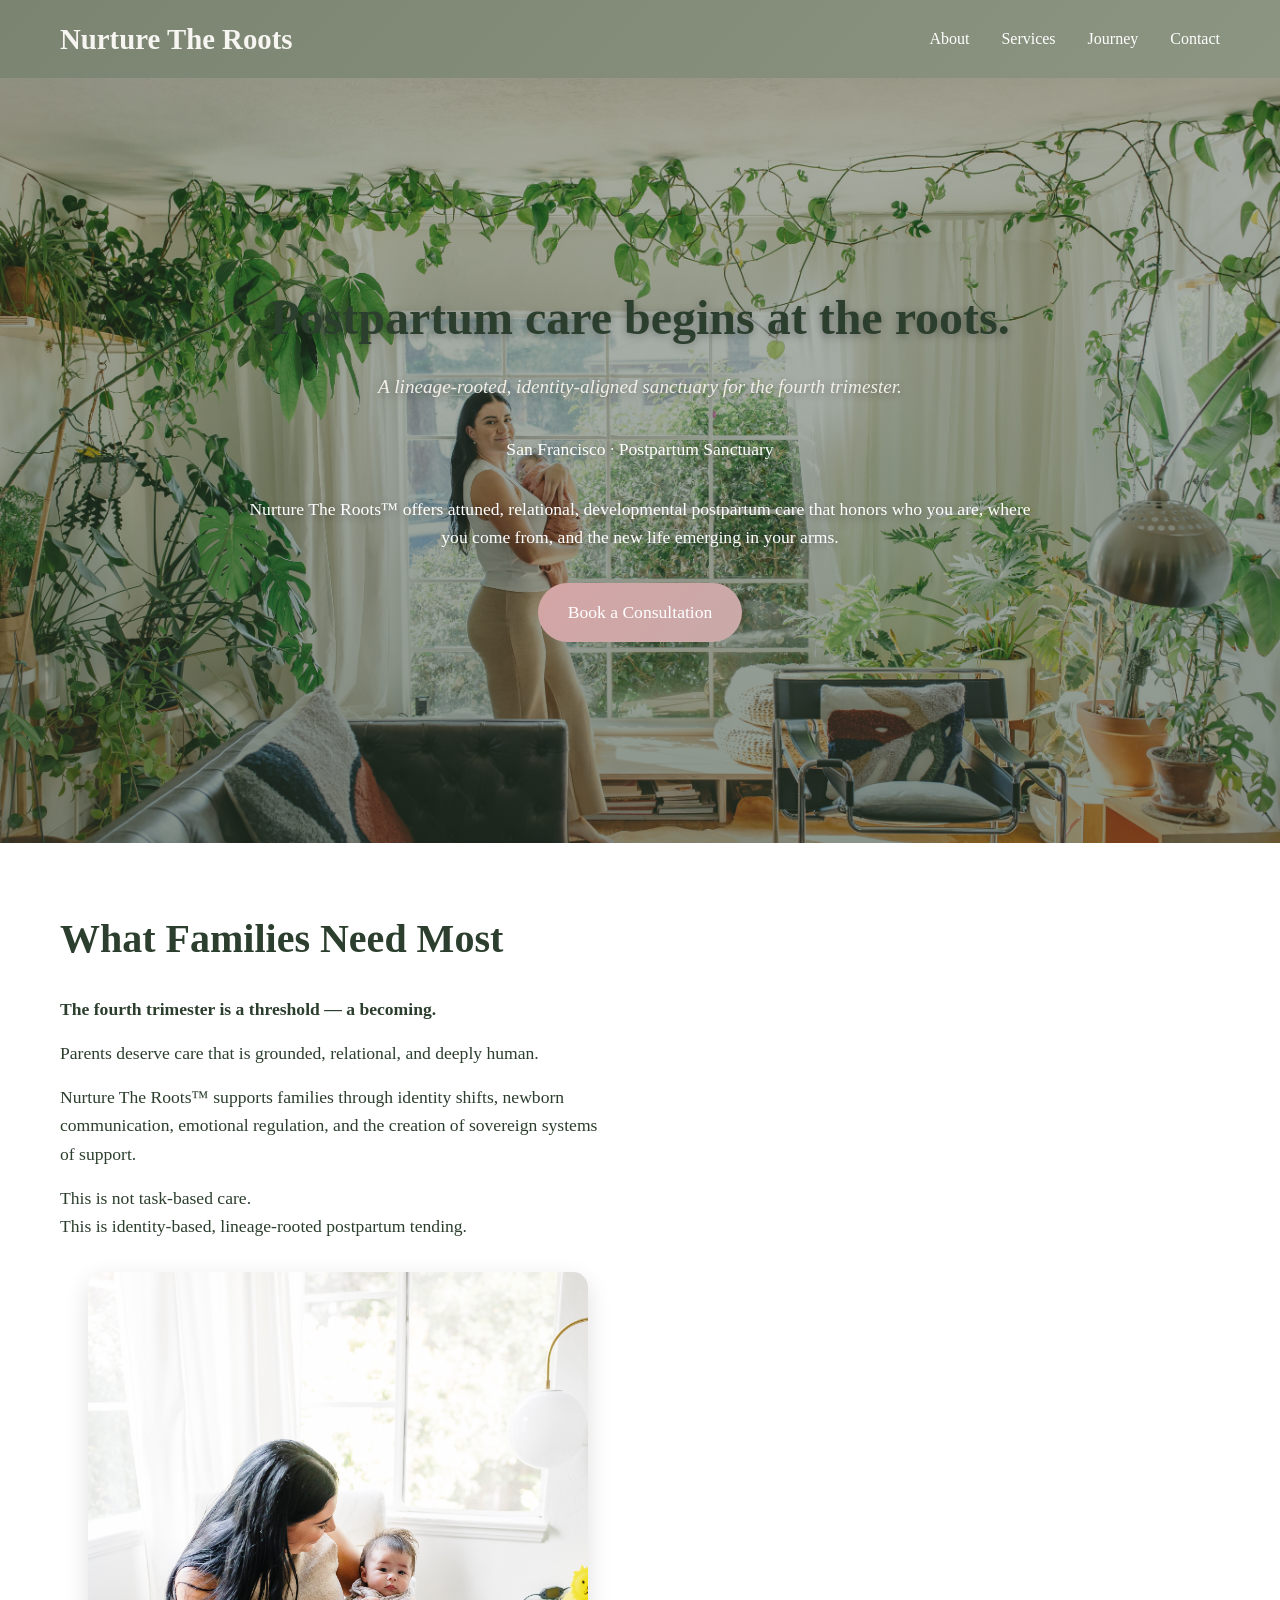
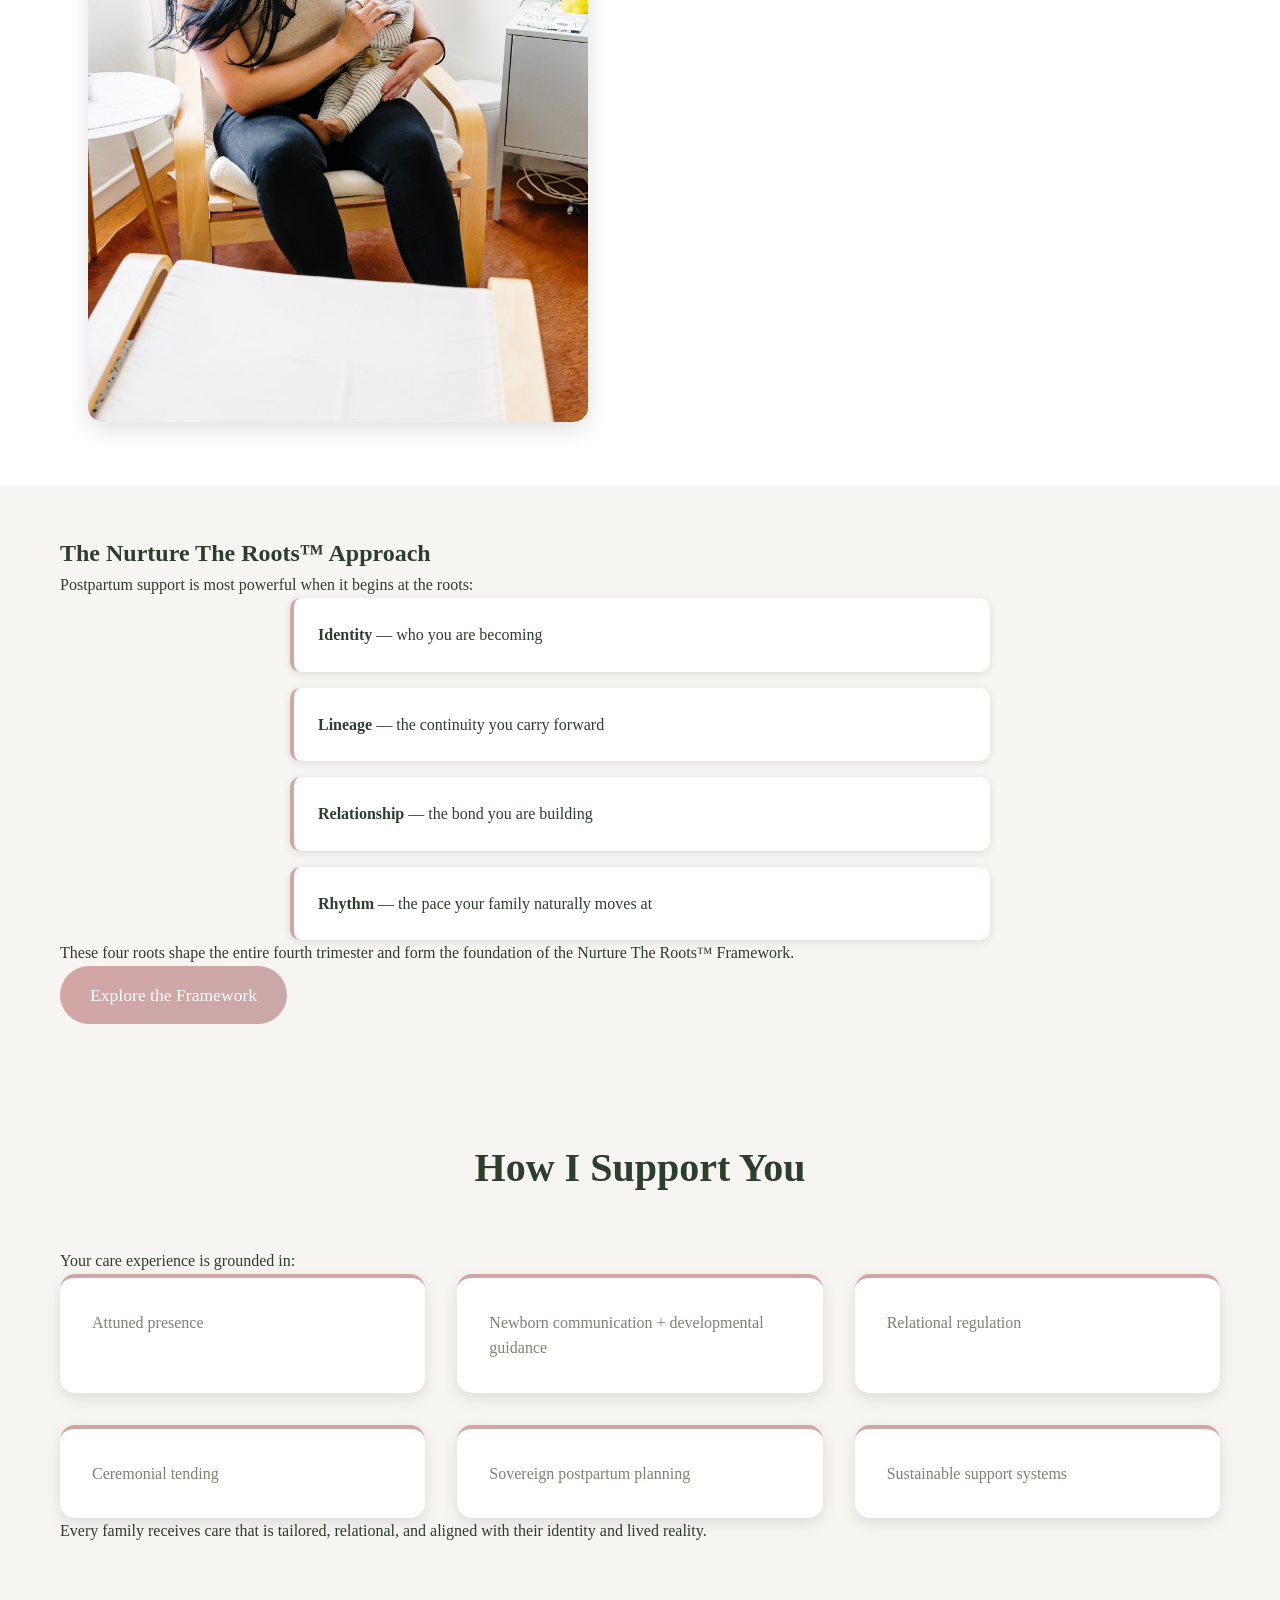
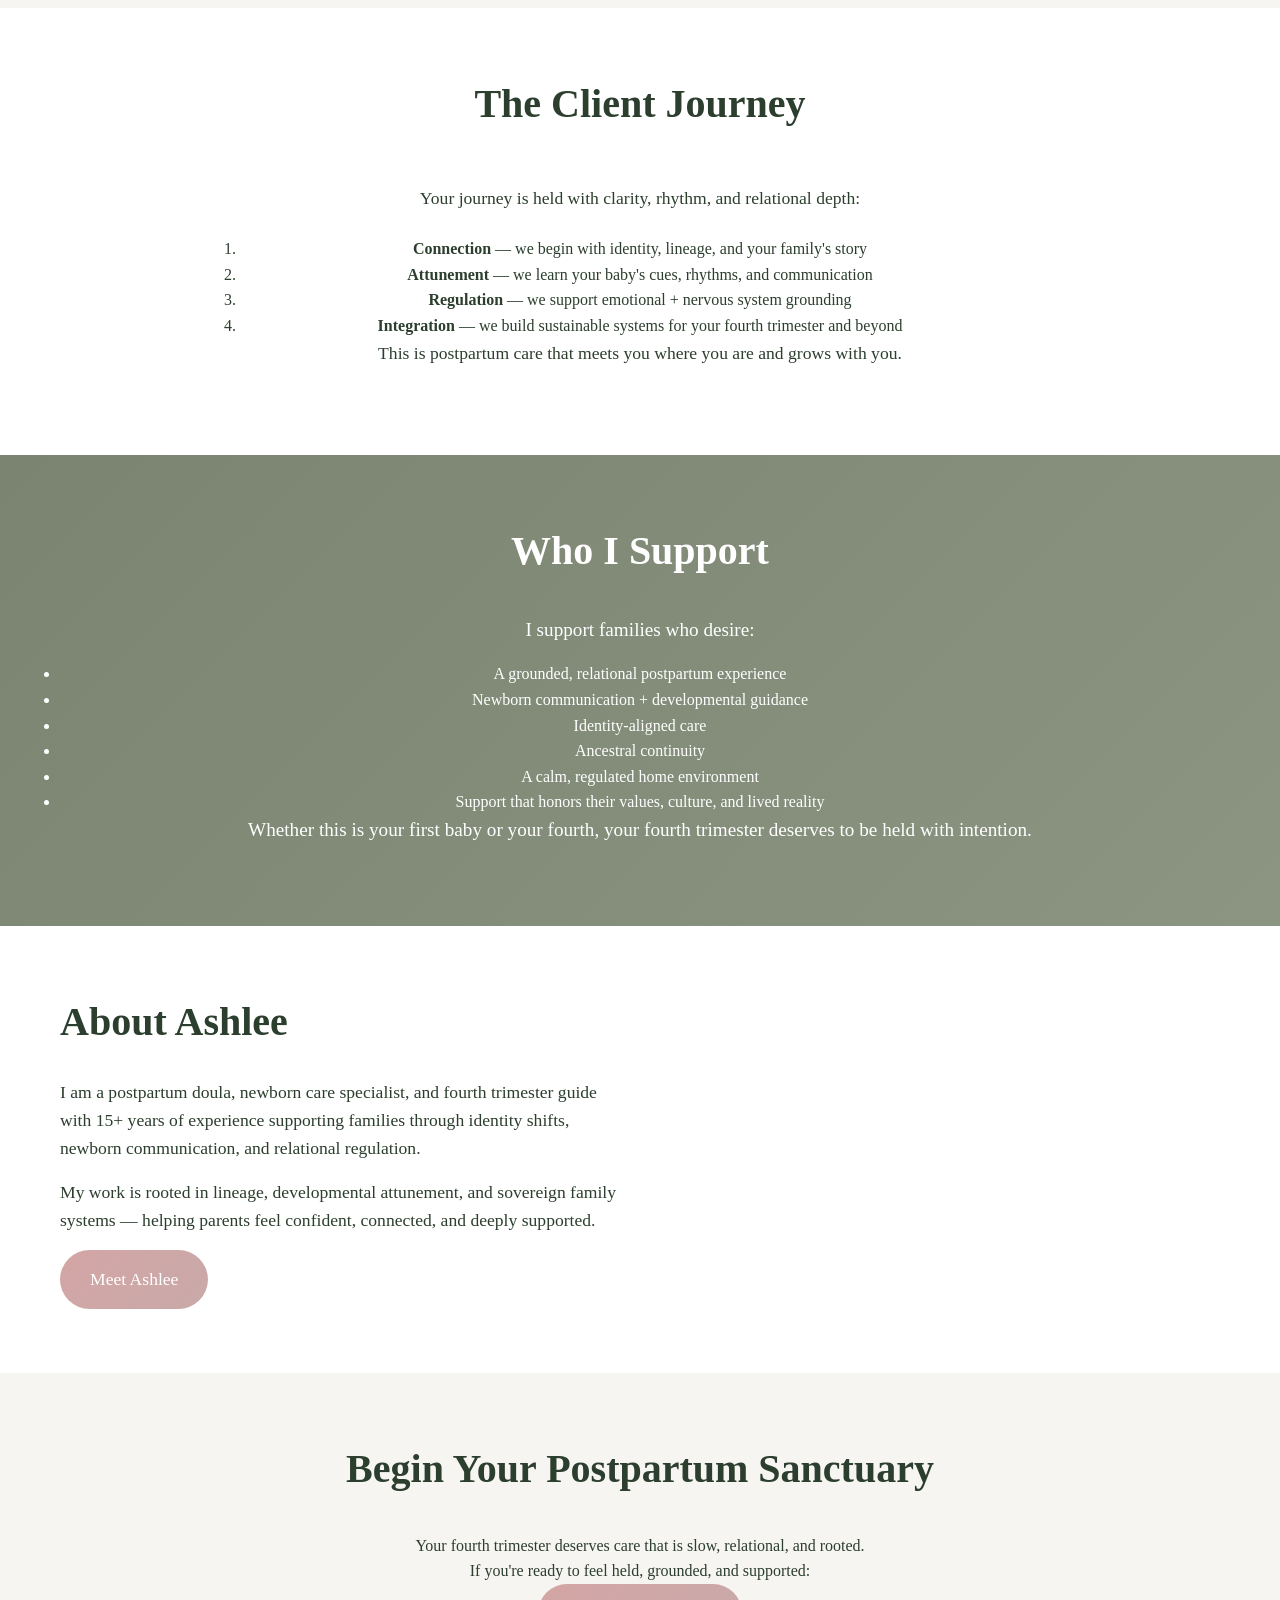
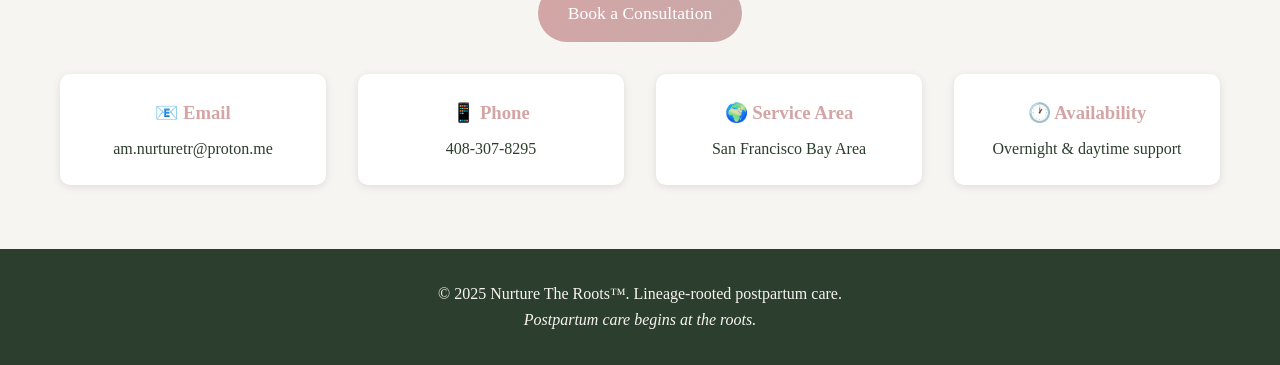
==== commit 612f4af0: "Add hero and welcome images to homepage Full-width hero image (standing barefoot, plant-filled room," ====
--- a/index.html
+++ b/index.html
@@ -63,9 +63,68 @@
 
         /* Hero Section */
         .hero {
-            background: linear-gradient(135deg, #f7f5f1 0%, #f2efe8 100%);
-            padding: 4rem 0;
-            text-align: center;
+            position: relative;
+            min-height: 85vh;
+            display: flex;
+            align-items: center;
+            justify-content: center;
+            text-align: center;
+            overflow: hidden;
+        }
+
+        .hero-image {
+            position: absolute;
+            inset: 0;
+            z-index: 0;
+        }
+
+        .hero-image img {
+            width: 100%;
+            height: 100%;
+            object-fit: cover;
+            object-position: center top;
+        }
+
+        .hero-overlay {
+            position: absolute;
+            inset: 0;
+            background: linear-gradient(
+                to bottom,
+                rgba(44, 62, 45, 0.35) 0%,
+                rgba(44, 62, 45, 0.55) 100%
+            );
+            z-index: 1;
+        }
+
+        .hero .hero-content {
+            position: relative;
+            z-index: 2;
+        }
+
+        .hero-content h1,
+        .hero .hero-tagline,
+        .hero .hero-description {
+            color: #fff;
+            text-shadow: 0 2px 8px rgba(0,0,0,0.3);
+        }
+
+        .hero .hero-tagline {
+            color: #f2efe8;
+        }
+
+        /* Welcome image */
+        .welcome-image {
+            max-width: 500px;
+            margin: 2rem auto 0;
+            border-radius: 15px;
+            overflow: hidden;
+            box-shadow: 0 8px 25px rgba(0,0,0,0.12);
+        }
+
+        .welcome-image img {
+            width: 100%;
+            height: auto;
+            display: block;
         }
 
         .hero-content h1 {
@@ -381,6 +440,10 @@
 
     <!-- Hero Section -->
     <section class="hero">
+        <div class="hero-image">
+            <img src="images/hero.jpeg" alt="Ashlee standing barefoot in a plant-filled living room holding a baby wrapped in a peach blanket, sunlight streaming through a large window">
+        </div>
+        <div class="hero-overlay"></div>
         <div class="container">
             <div class="hero-content">
                 <h1>Postpartum care begins at the roots.</h1>
@@ -404,6 +467,9 @@
                     <p>Parents deserve care that is grounded, relational, and deeply human.</p>
                     <p>Nurture The Roots™ supports families through identity shifts, newborn communication, emotional regulation, and the creation of sovereign systems of support.</p>
                     <p>This is not task‑based care.<br>This is identity‑based, lineage‑rooted postpartum tending.</p>
+                    <div class="welcome-image">
+                        <img src="images/welcome.jpeg" alt="Ashlee sitting in a light wooden chair near a window, holding a baby on her lap in a soft, intimate moment">
+                    </div>
                 </div>
             </div>
         </div>
@@ -429,7 +495,7 @@
                 </div>
             </div>
             <p>These four roots shape the entire fourth trimester and form the foundation of the Nurture The Roots™ Framework.</p>
-            <a href="#services" class="cta-button">Explore the Framework</a>
+            <a href="framework.html" class="cta-button">Explore the Framework</a>
         </div>
     </section>
 
@@ -504,7 +570,7 @@
                     <h2>About Ashlee</h2>
                     <p>I am a postpartum doula, newborn care specialist, and fourth trimester guide with 15+ years of experience supporting families through identity shifts, newborn communication, and relational regulation.</p>
                     <p>My work is rooted in lineage, developmental attunement, and sovereign family systems — helping parents feel confident, connected, and deeply supported.</p>
-                    <a href="#contact" class="cta-button">Meet Ashlee</a>
+                    <a href="about.html" class="cta-button">Meet Ashlee</a>
                 </div>
             </div>
         </div>
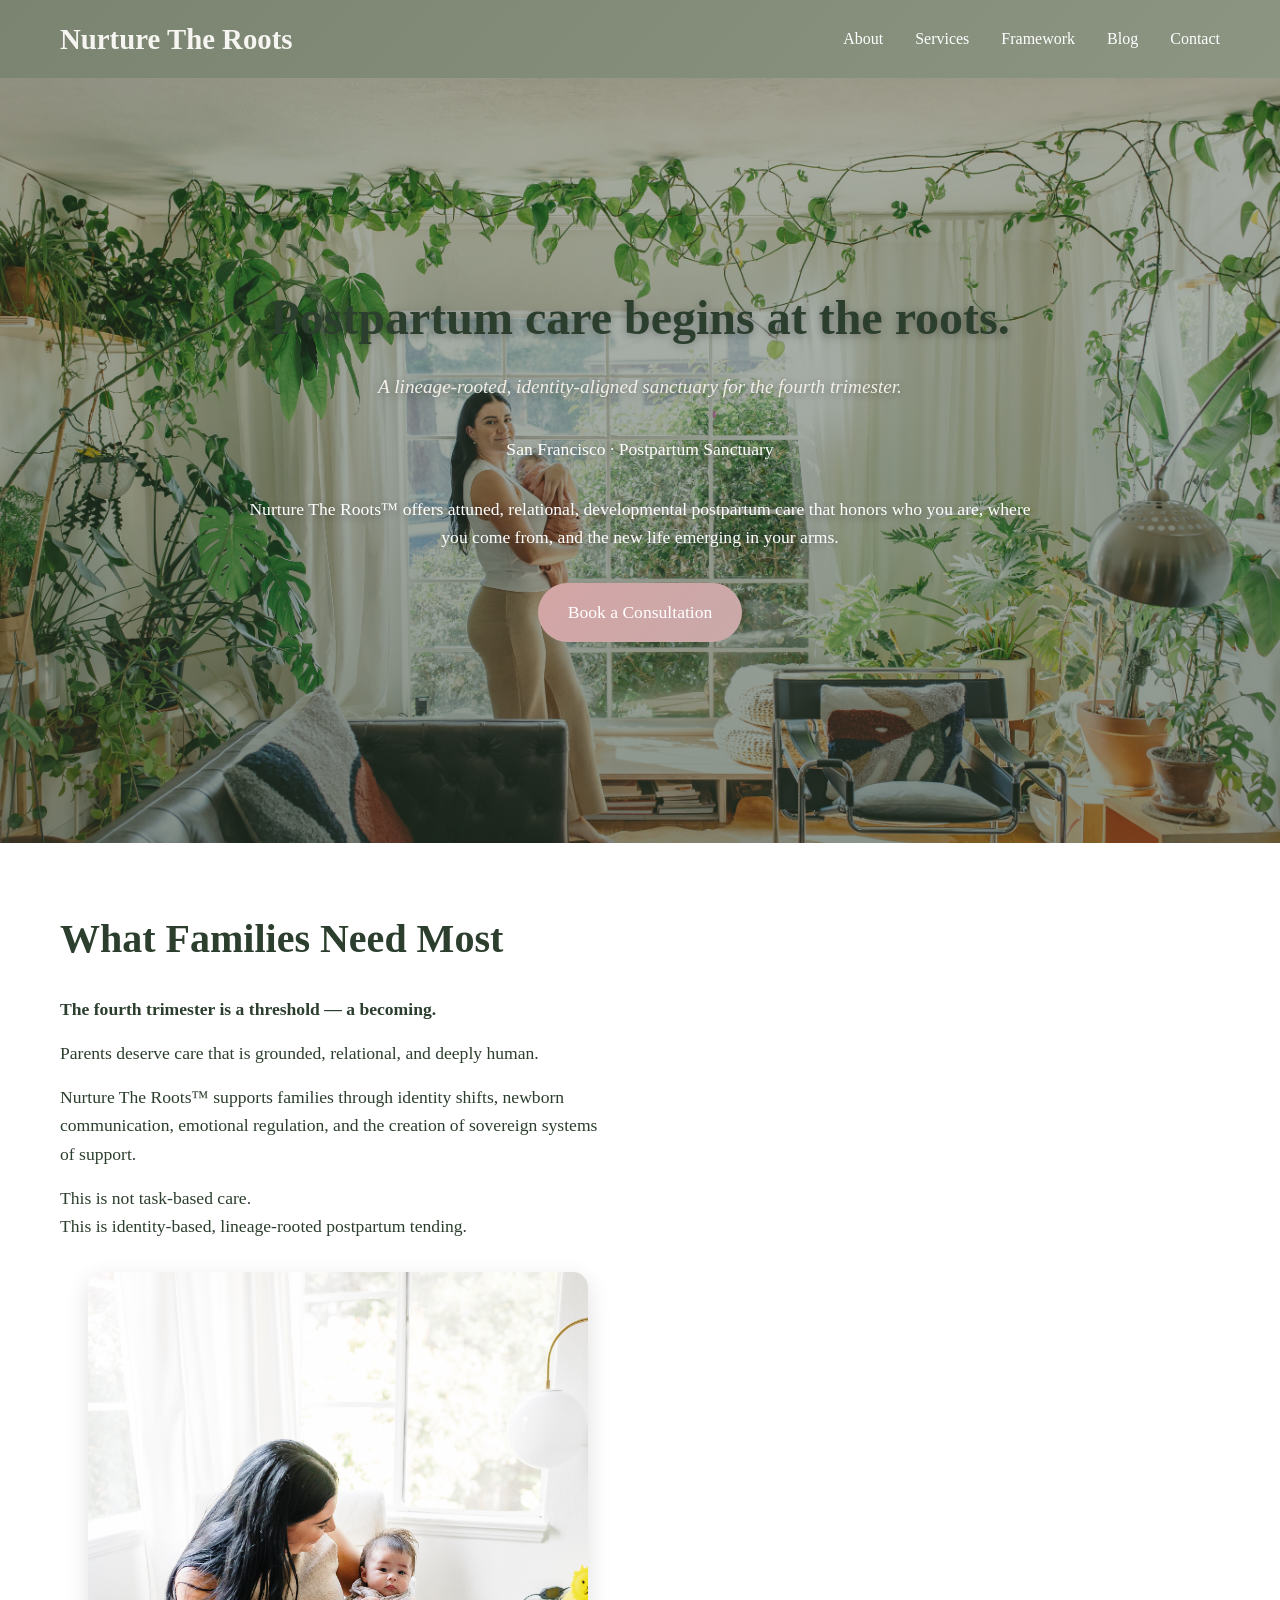
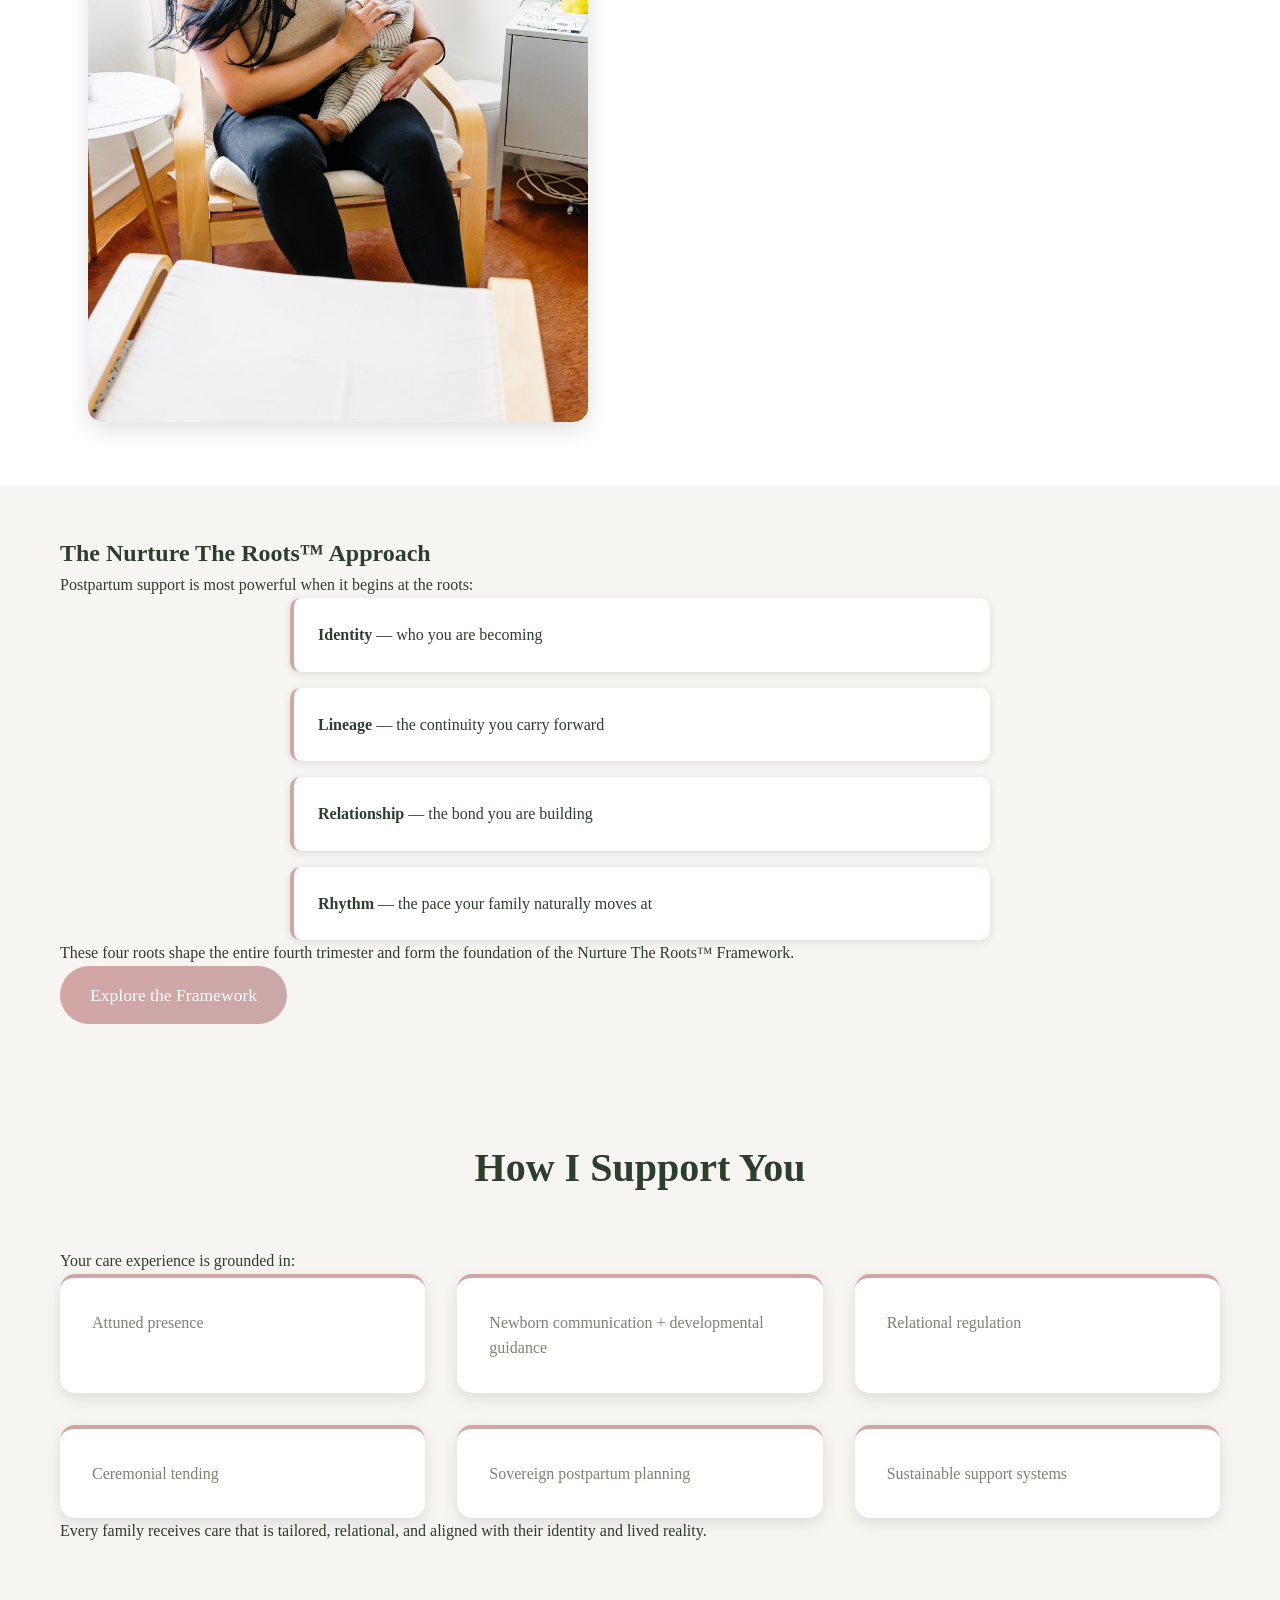
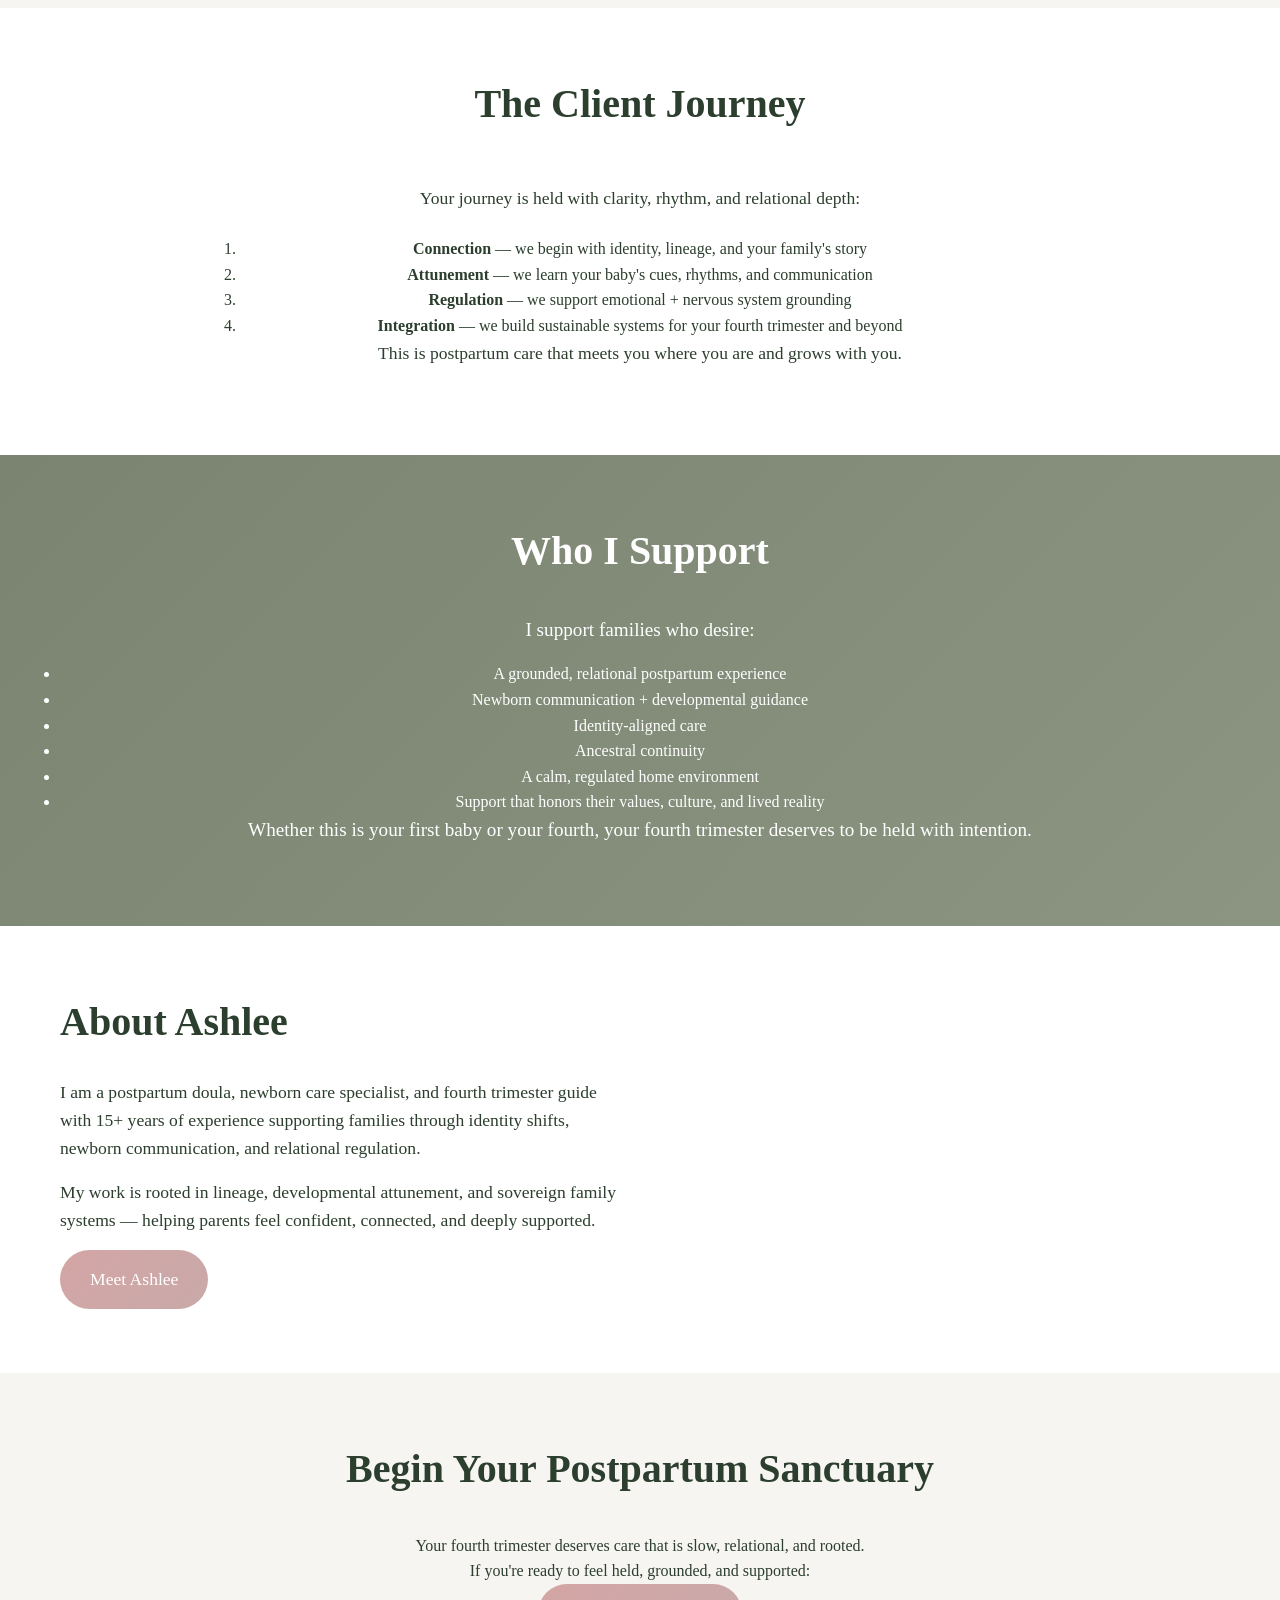
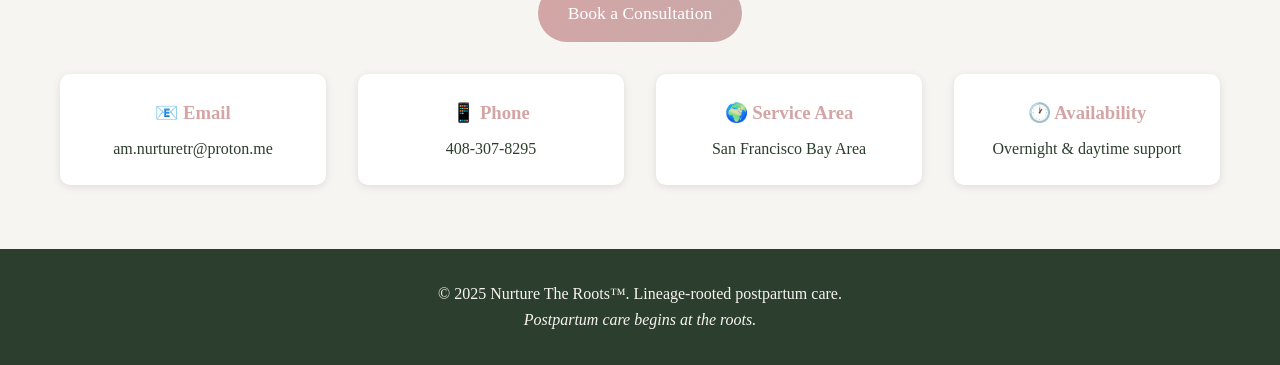
==== commit a3233e4b: "Unify navigation and link all pages together cohesively - Standardized nav across all 6 pages: Home," ====
--- a/index.html
+++ b/index.html
@@ -428,12 +428,13 @@
 <body>
     <header>
         <nav class="container">
-            <div class="logo">Nurture The Roots</div>
+            <div class="logo"><a href="index.html" style="color:inherit;text-decoration:none;">Nurture The Roots</a></div>
             <ul class="nav-links">
-                <li><a href="#about">About</a></li>
-                <li><a href="#services">Services</a></li>
-                <li><a href="#journey">Journey</a></li>
-                <li><a href="#contact">Contact</a></li>
+                <li><a href="about.html">About</a></li>
+                <li><a href="services.html">Services</a></li>
+                <li><a href="framework.html">Framework</a></li>
+                <li><a href="blog.html">Blog</a></li>
+                <li><a href="contact.html">Contact</a></li>
             </ul>
         </nav>
     </header>
@@ -452,7 +453,7 @@
                 <p class="hero-description">
                     Nurture The Roots™ offers attuned, relational, developmental postpartum care that honors who you are, where you come from, and the new life emerging in your arms.
                 </p>
-                <a href="#contact" class="cta-button">Book a Consultation</a>
+                <a href="contact.html" class="cta-button">Book a Consultation</a>
             </div>
         </div>
     </section>
@@ -582,7 +583,7 @@
             <h2>Begin Your Postpartum Sanctuary</h2>
             <p>Your fourth trimester deserves care that is slow, relational, and rooted.</p>
             <p>If you're ready to feel held, grounded, and supported:</p>
-            <a href="mailto:am.nurturetr@proton.me" class="cta-button">Book a Consultation</a>
+            <a href="contact.html" class="cta-button">Book a Consultation</a>
             <div class="contact-info">
                 <div class="contact-item">
                     <h3>📧 Email</h3>
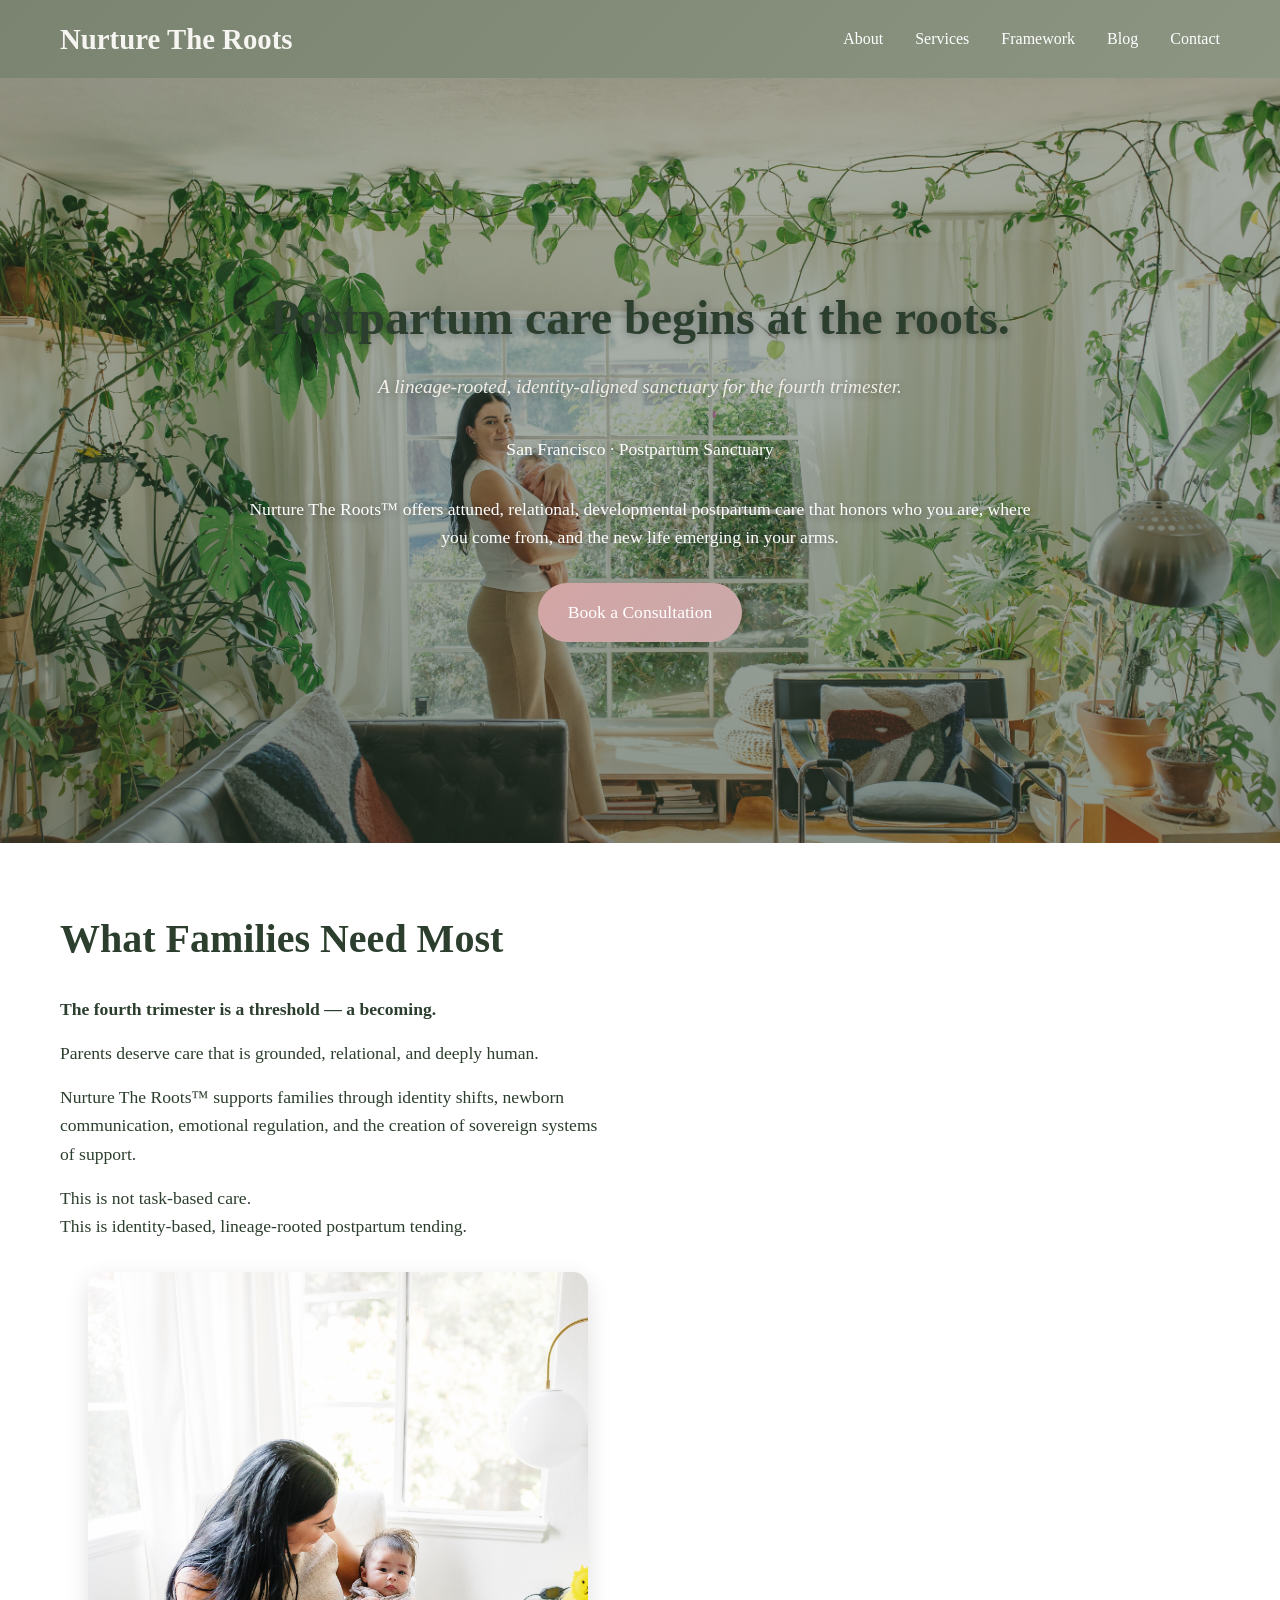
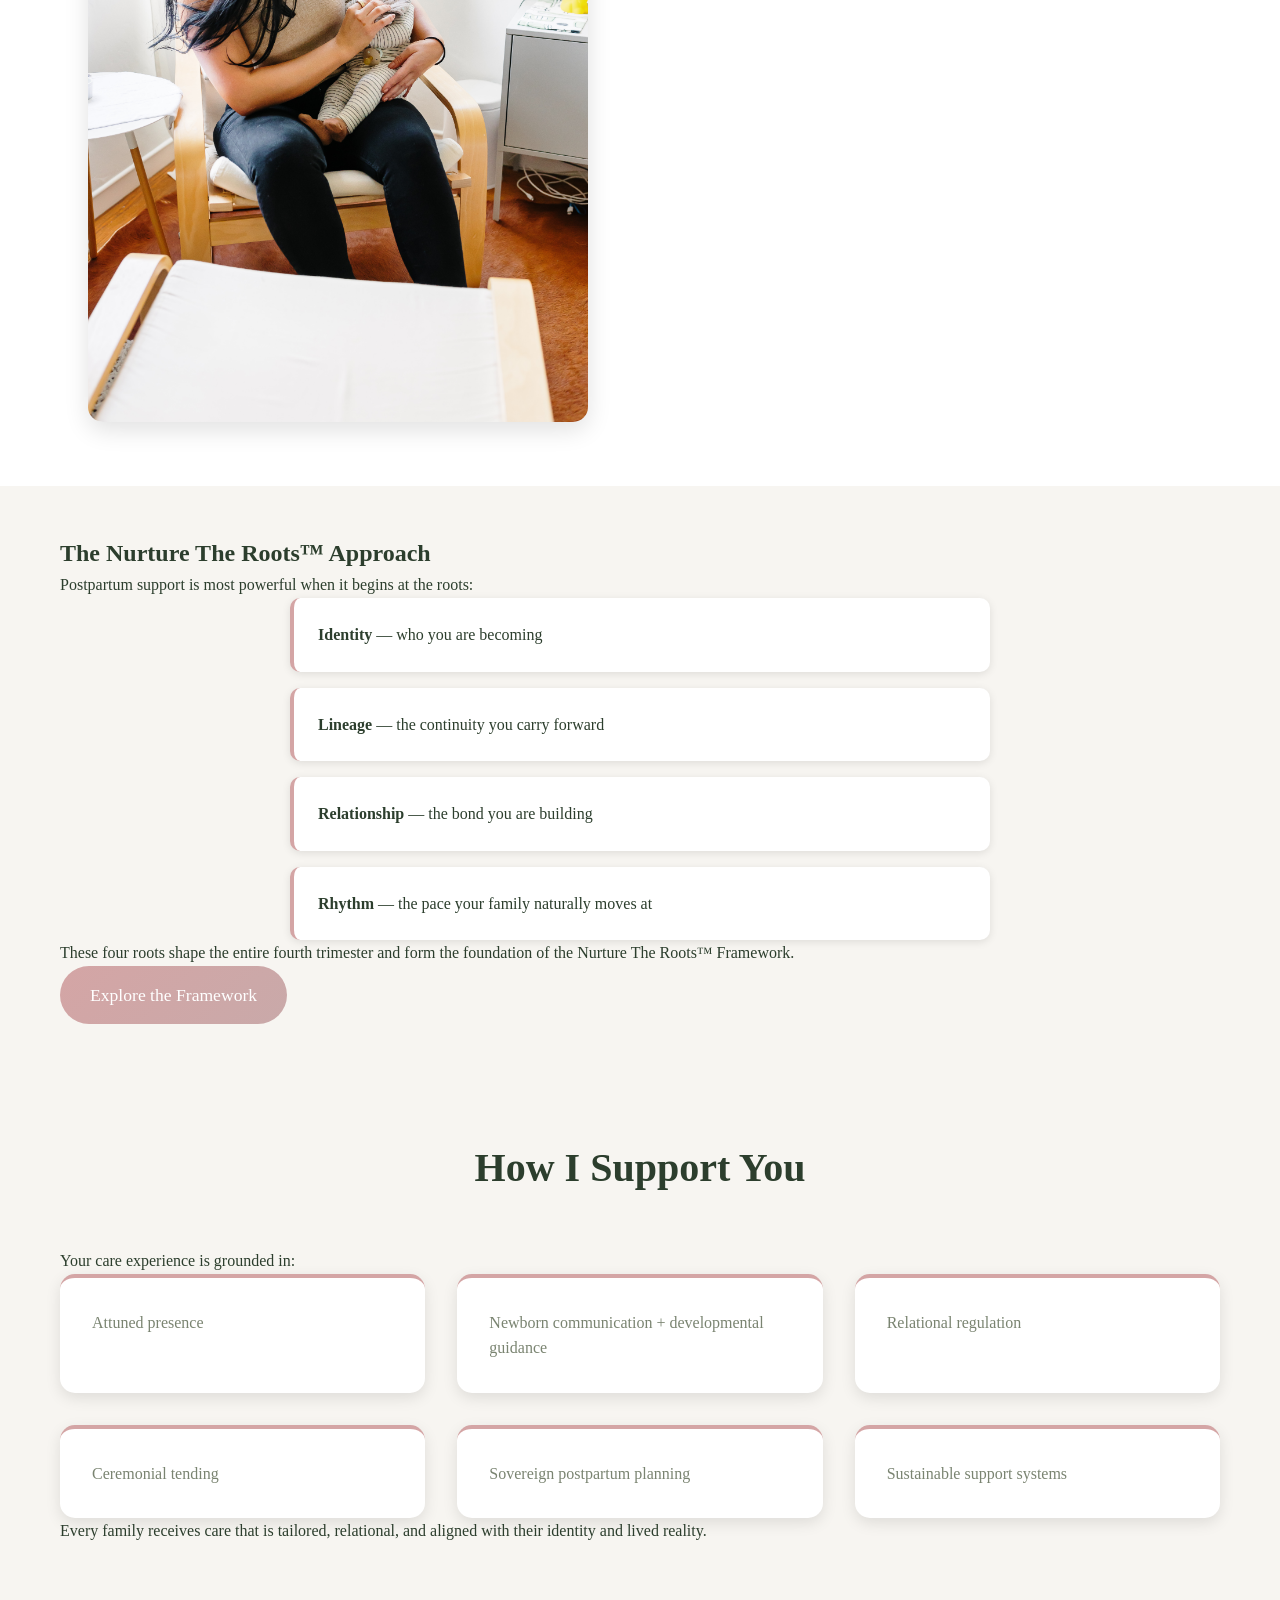
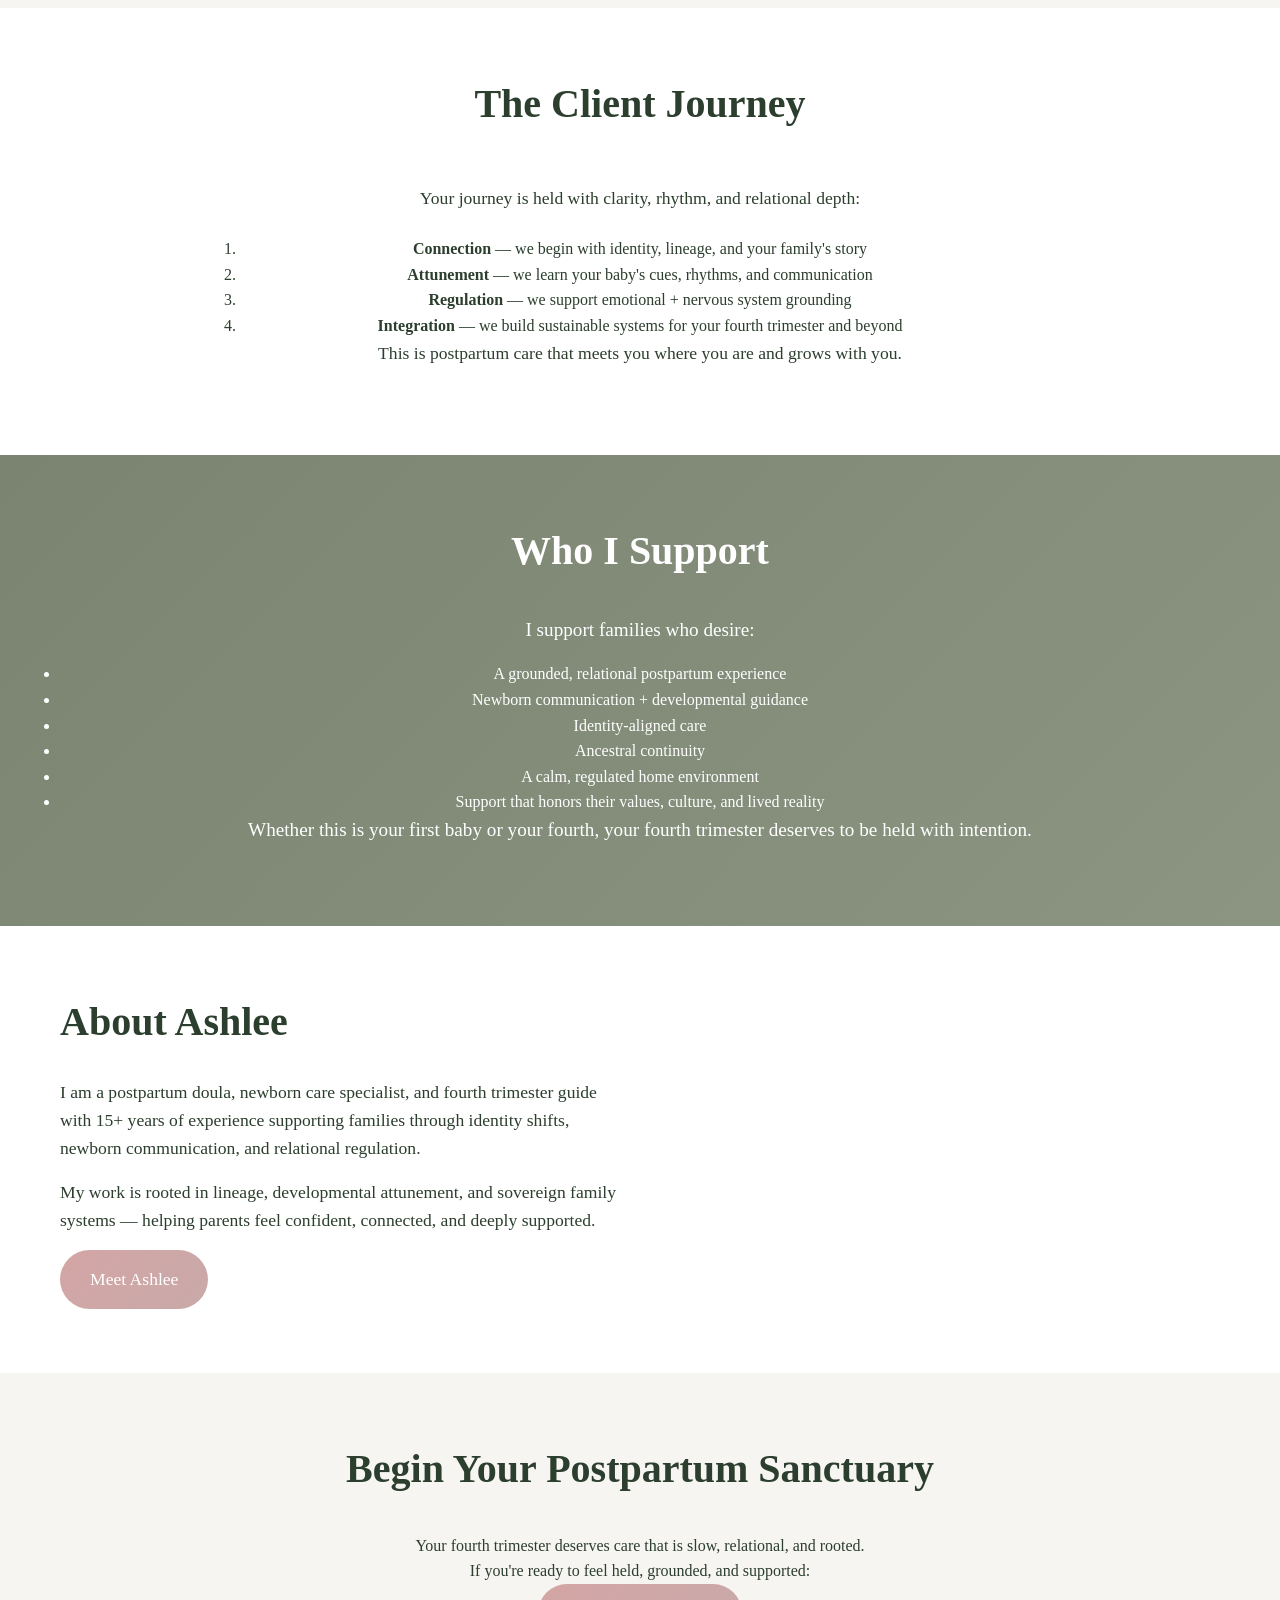
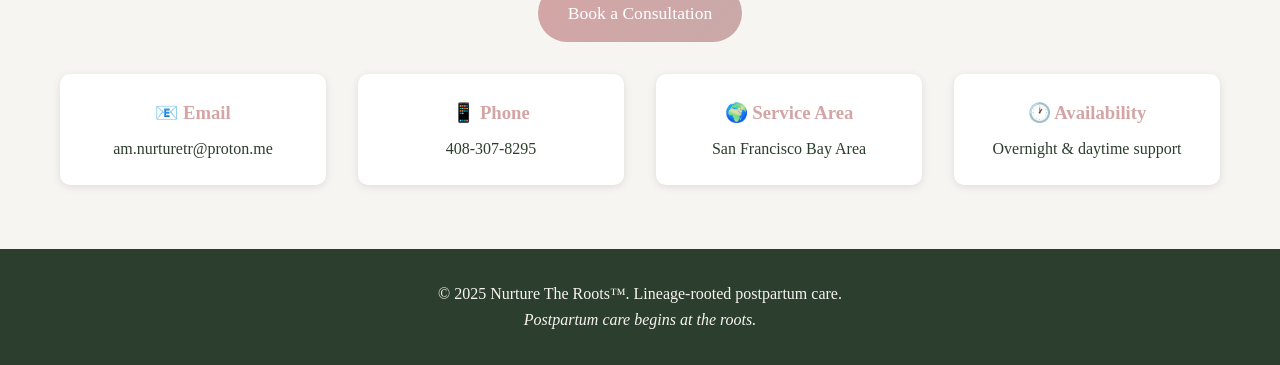
==== commit 6cfb2e97: "Merge remote-tracking branch 'origin/main' into claude/charming-carson-il0j8o" ====
--- a/index.html
+++ b/index.html
@@ -456,7 +456,8 @@
                 <a href="contact.html" class="cta-button">Book a Consultation</a>
             </div>
         </div>
-    </section>
+    </div>
+</section>
 
     <!-- What Families Need Most -->
     <section id="about" class="about">
@@ -610,41 +611,8 @@
             <p>&copy; 2025 Nurture The Roots™. Lineage‑rooted postpartum care.</p>
             <p><em>Postpartum care begins at the roots.</em></p>
         </div>
-    </footer>
-
-    <script>
-        // Smooth scrolling for navigation links
-        document.querySelectorAll('a[href^="#"]').forEach(anchor => {
-            anchor.addEventListener('click', function (e) {
-                e.preventDefault();
-                document.querySelector(this.getAttribute('href')).scrollIntoView({
-                    behavior: 'smooth'
-                });
-            });
-        });
-
-        // Add fade-in animation on scroll
-        const observerOptions = {
-            threshold: 0.1,
-            rootMargin: '0px 0px -50px 0px'
-        };
-
-        const observer = new IntersectionObserver((entries) => {
-            entries.forEach(entry => {
-                if (entry.isIntersecting) {
-                    entry.target.style.opacity = '1';
-                    entry.target.style.transform = 'translateY(0)';
-                }
-            });
-        }, observerOptions);
-
-        // Observe service cards and belief items
-        document.querySelectorAll('.service-card, .belief-item').forEach(el => {
-            el.style.opacity = '0';
-            el.style.transform = 'translateY(30px)';
-            el.style.transition = 'opacity 0.6s ease, transform 0.6s ease';
-            observer.observe(el);
-        });
-    </script>
+    </div>
+</footer>
+
 </body>
 </html>
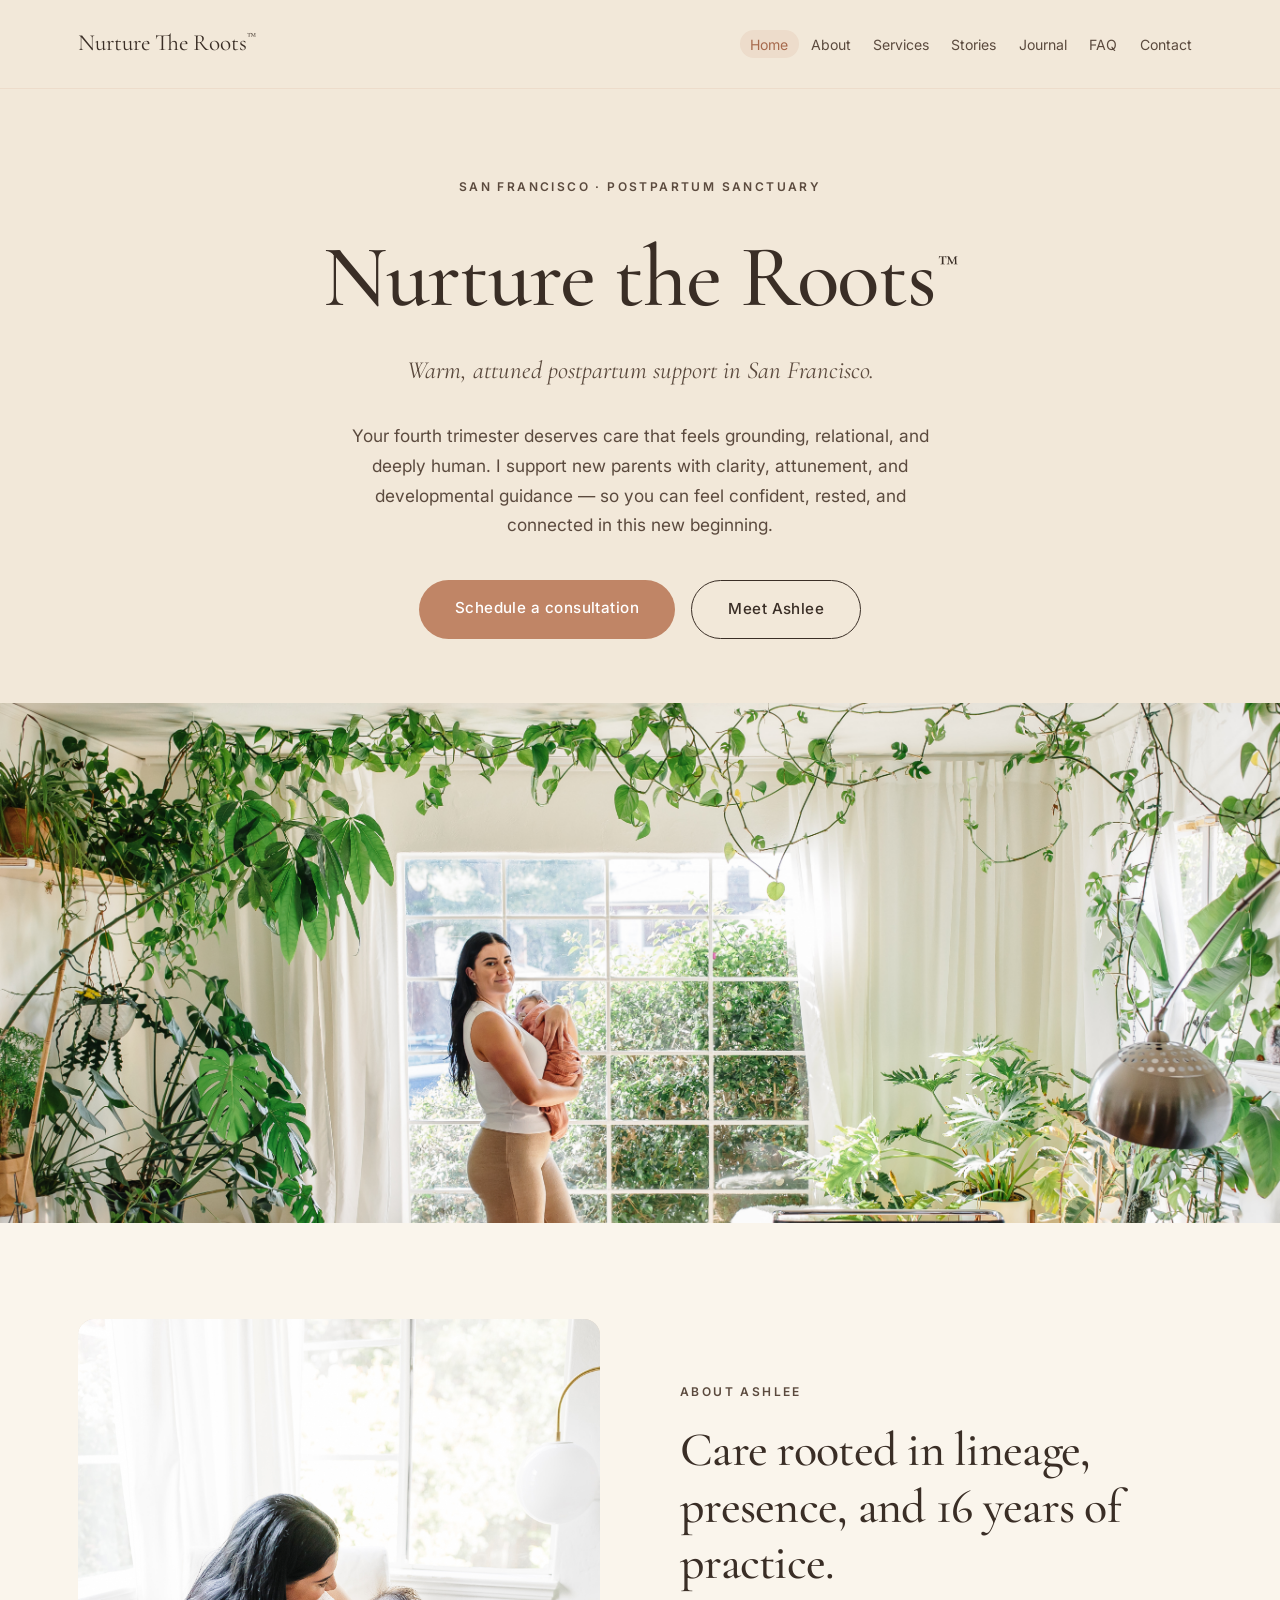
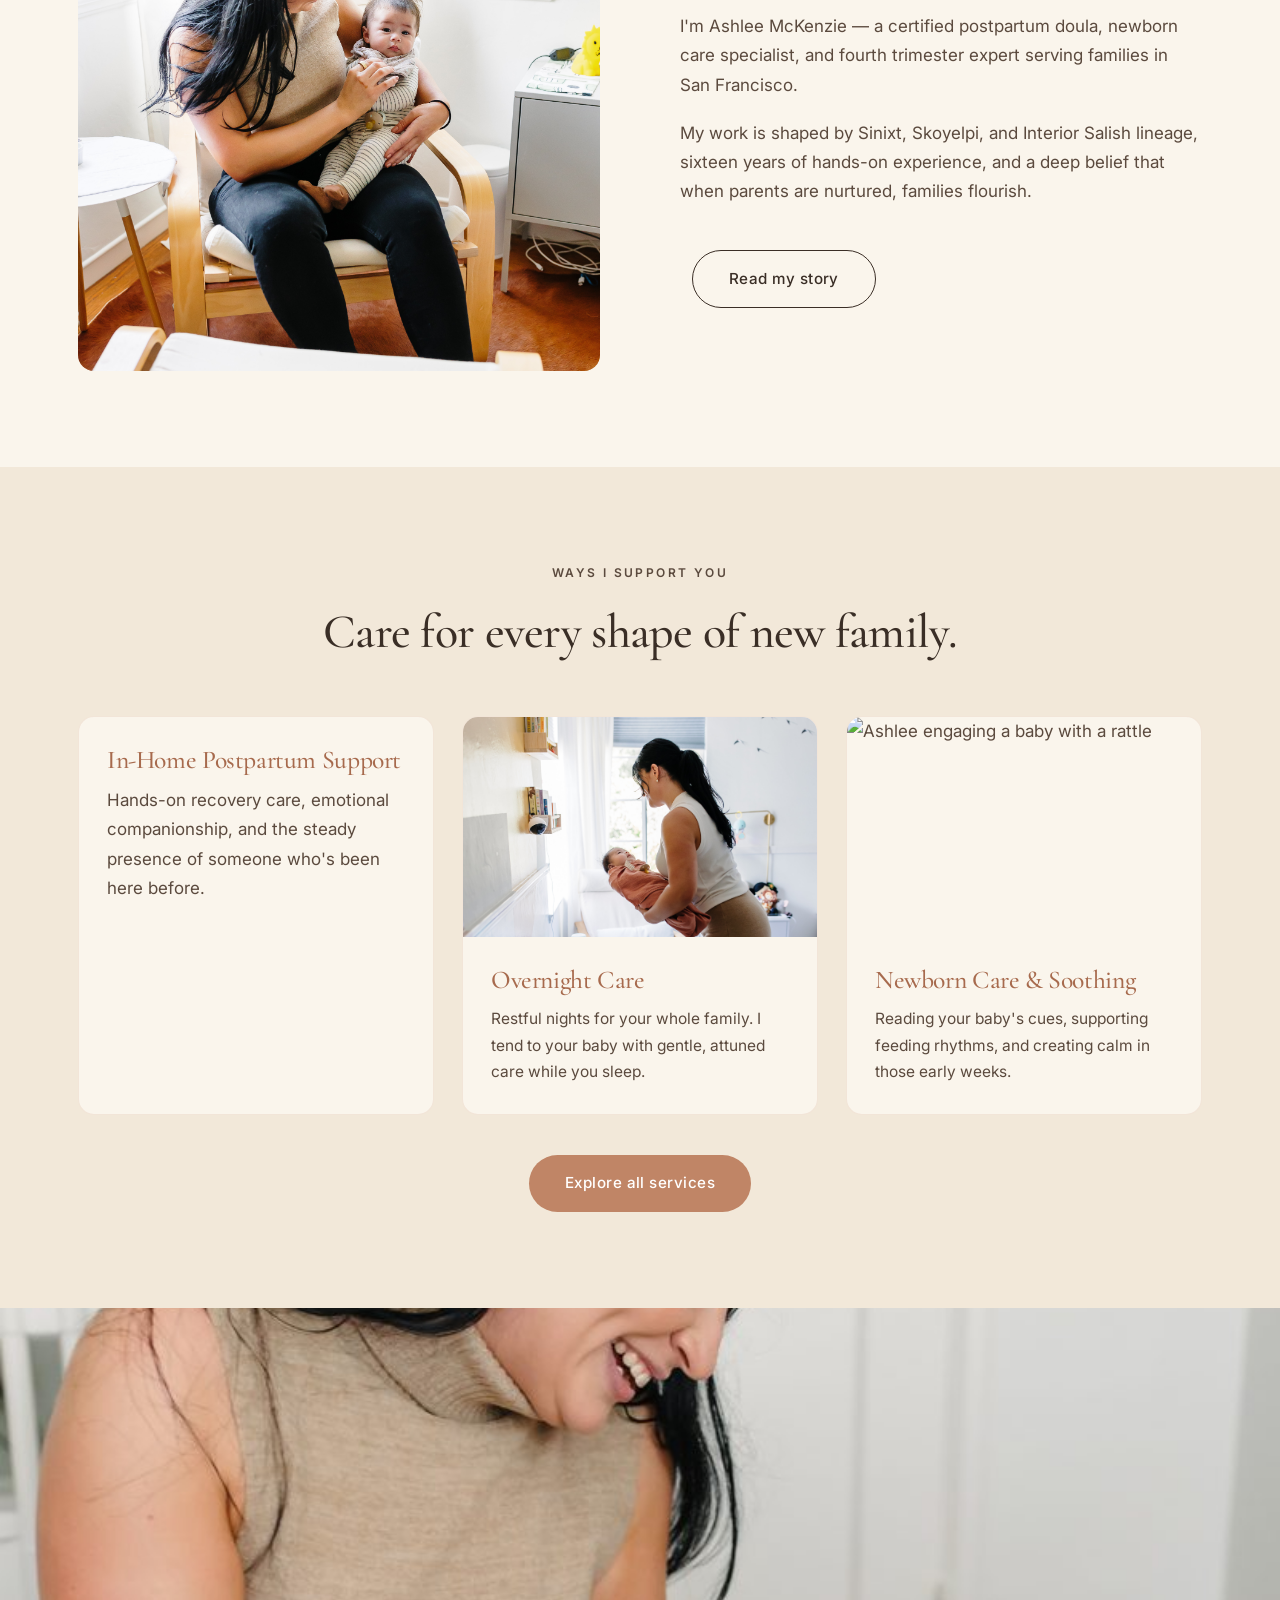
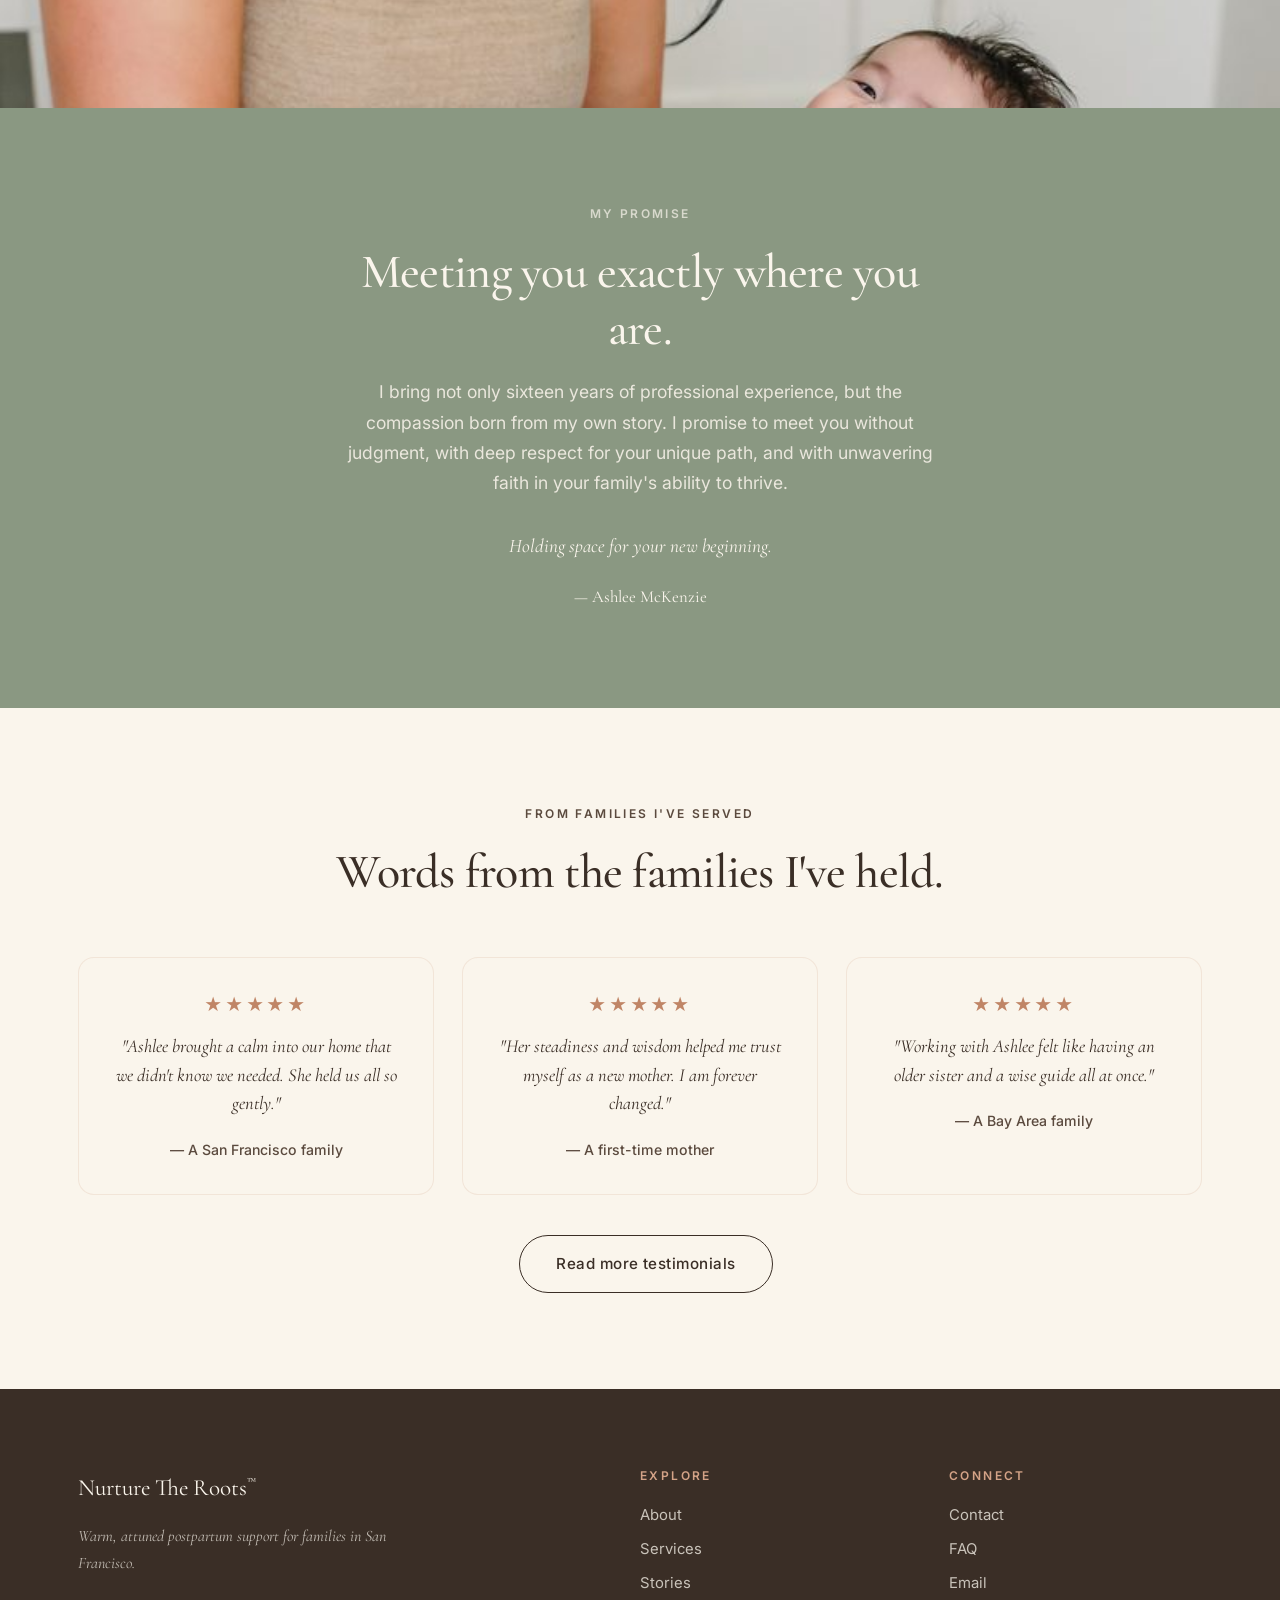
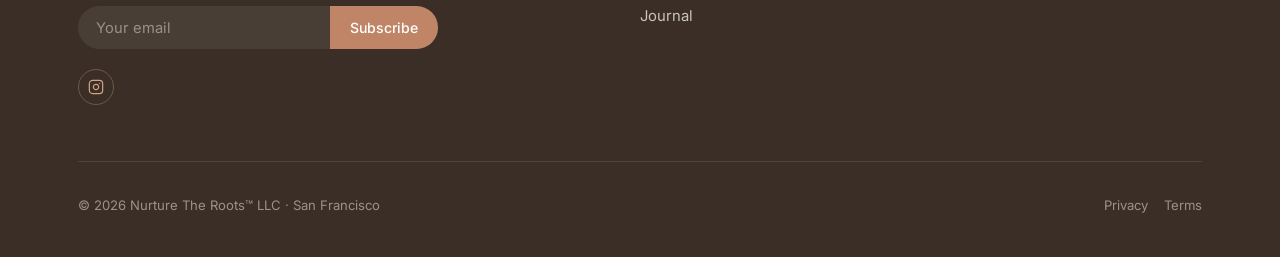
==== commit e110dd68: "Restore PR #1 design: professional stylesheet, multi-page architecture, and warm clay/cream palette " ====
--- a/index.html
+++ b/index.html
@@ -3,613 +3,190 @@
 <head>
     <meta charset="UTF-8">
     <meta name="viewport" content="width=device-width, initial-scale=1.0">
-    <title>Nurture The Roots™ — Lineage‑Rooted Postpartum Care · San Francisco</title>
-    <meta name="description" content="Nurture The Roots™ offers attuned, relational, developmental postpartum care that honors who you are, where you come from, and the new life emerging in your arms. San Francisco postpartum sanctuary.">
-    <style>
-        * {
-            margin: 0;
-            padding: 0;
-            box-sizing: border-box;
-        }
-
-        body {
-            font-family: 'Georgia', serif;
-            line-height: 1.6;
-            color: #2c3e2d;
-            background: linear-gradient(135deg, #f7f5f1 0%, #f2efe8 100%);
-        }
-
-        .container {
-            max-width: 1200px;
-            margin: 0 auto;
-            padding: 0 20px;
-        }
-
-        /* Header */
-        header {
-            background: linear-gradient(135deg, #7a8471 0%, #8b9582 100%);
-            color: white;
-            padding: 1rem 0;
-            box-shadow: 0 2px 10px rgba(0,0,0,0.1);
-        }
-
-        nav {
-            display: flex;
-            justify-content: space-between;
-            align-items: center;
-        }
-
-        .logo {
-            font-size: 1.8rem;
-            font-weight: bold;
-            color: #f7f5f1;
-        }
-
-        .nav-links {
-            display: flex;
-            list-style: none;
-            gap: 2rem;
-        }
-
-        .nav-links a {
-            color: white;
-            text-decoration: none;
-            transition: color 0.3s ease;
-        }
-
-        .nav-links a:hover {
-            color: #d4a5a5;
-        }
-
-        /* Hero Section */
-        .hero {
-            position: relative;
-            min-height: 85vh;
-            display: flex;
-            align-items: center;
-            justify-content: center;
-            text-align: center;
-            overflow: hidden;
-        }
-
-        .hero-image {
-            position: absolute;
-            inset: 0;
-            z-index: 0;
-        }
-
-        .hero-image img {
-            width: 100%;
-            height: 100%;
-            object-fit: cover;
-            object-position: center top;
-        }
-
-        .hero-overlay {
-            position: absolute;
-            inset: 0;
-            background: linear-gradient(
-                to bottom,
-                rgba(44, 62, 45, 0.35) 0%,
-                rgba(44, 62, 45, 0.55) 100%
-            );
-            z-index: 1;
-        }
-
-        .hero .hero-content {
-            position: relative;
-            z-index: 2;
-        }
-
-        .hero-content h1,
-        .hero .hero-tagline,
-        .hero .hero-description {
-            color: #fff;
-            text-shadow: 0 2px 8px rgba(0,0,0,0.3);
-        }
-
-        .hero .hero-tagline {
-            color: #f2efe8;
-        }
-
-        /* Welcome image */
-        .welcome-image {
-            max-width: 500px;
-            margin: 2rem auto 0;
-            border-radius: 15px;
-            overflow: hidden;
-            box-shadow: 0 8px 25px rgba(0,0,0,0.12);
-        }
-
-        .welcome-image img {
-            width: 100%;
-            height: auto;
-            display: block;
-        }
-
-        .hero-content h1 {
-            font-size: 3rem;
-            margin-bottom: 1rem;
-            color: #2c3e2d;
-        }
-
-        .hero-tagline {
-            font-size: 1.2rem;
-            color: #7a8471;
-            font-style: italic;
-            margin-bottom: 2rem;
-        }
-
-        .hero-description {
-            font-size: 1.1rem;
-            max-width: 800px;
-            margin: 0 auto 2rem;
-            color: #2c3e2d;
-        }
-
-        .cta-button {
-            display: inline-block;
-            background: linear-gradient(135deg, #d4a5a5 0%, #c9a9a9 100%);
-            color: white;
-            padding: 15px 30px;
-            text-decoration: none;
-            border-radius: 50px;
-            font-size: 1.1rem;
-            transition: transform 0.3s ease, box-shadow 0.3s ease;
-        }
-
-        .cta-button:hover {
-            transform: translateY(-2px);
-            box-shadow: 0 5px 15px rgba(0,0,0,0.2);
-        }
-
-        /* About Section */
-        .about {
-            padding: 4rem 0;
-            background: white;
-        }
-
-        .about-content {
-            display: grid;
-            grid-template-columns: 1fr 1fr;
-            gap: 3rem;
-            align-items: center;
-        }
-
-        .about-text h2 {
-            font-size: 2.5rem;
-            margin-bottom: 1.5rem;
-            color: #2c3e2d;
-        }
-
-        .about-text p {
-            margin-bottom: 1rem;
-            font-size: 1.1rem;
-            color: #2c3e2d;
-        }
-
-        .credentials {
-            background: #f7f5f1;
-            padding: 2rem;
-            border-radius: 10px;
-            border-left: 4px solid #7a8471;
-        }
-
-        .credentials h3 {
-            color: #2c3e2d;
-            margin-bottom: 1rem;
-        }
-
-        .credentials ul {
-            list-style: none;
-        }
-
-        .credentials li {
-            margin-bottom: 0.5rem;
-            padding-left: 1rem;
-            position: relative;
-        }
-
-        .credentials li:before {
-            content: "✓";
-            position: absolute;
-            left: 0;
-            color: #7a8471;
-            font-weight: bold;
-        }
-
-        /* Services Section */
-        .services {
-            padding: 4rem 0;
-            background: #f7f5f1;
-        }
-
-        .services h2 {
-            text-align: center;
-            font-size: 2.5rem;
-            margin-bottom: 3rem;
-            color: #2c3e2d;
-        }
-
-        .services-grid {
-            display: grid;
-            grid-template-columns: repeat(auto-fit, minmax(300px, 1fr));
-            gap: 2rem;
-        }
-
-        .service-card {
-            background: white;
-            padding: 2rem;
-            border-radius: 15px;
-            box-shadow: 0 5px 15px rgba(0,0,0,0.1);
-            transition: transform 0.3s ease;
-            border-top: 4px solid #d4a5a5;
-        }
-
-        .service-card:hover {
-            transform: translateY(-5px);
-        }
-
-        .service-card h3 {
-            color: #2c3e2d;
-            margin-bottom: 1rem;
-            font-size: 1.3rem;
-        }
-
-        .service-card p {
-            color: #7a8471;
-        }
-
-        /* Journey Section */
-        .journey {
-            padding: 4rem 0;
-            background: white;
-        }
-
-        .journey h2 {
-            text-align: center;
-            font-size: 2.5rem;
-            margin-bottom: 3rem;
-            color: #2c3e2d;
-        }
-
-        .journey-content {
-            max-width: 800px;
-            margin: 0 auto;
-            text-align: center;
-        }
-
-        .journey-content h3 {
-            color: #d4a5a5;
-            font-size: 1.8rem;
-            margin-bottom: 1.5rem;
-        }
-
-        .journey-content p {
-            font-size: 1.1rem;
-            margin-bottom: 1.5rem;
-            color: #2c3e2d;
-        }
-
-        /* Core Beliefs */
-        .beliefs {
-            background: #f7f5f1;
-            padding: 3rem 0;
-        }
-
-        .beliefs h3 {
-            color: #2c3e2d;
-            font-size: 1.5rem;
-            margin-bottom: 2rem;
-            text-align: center;
-        }
-
-        .beliefs-list {
-            max-width: 700px;
-            margin: 0 auto;
-            display: grid;
-            gap: 1rem;
-        }
-
-        .belief-item {
-            background: white;
-            padding: 1.5rem;
-            border-radius: 10px;
-            border-left: 4px solid #d4a5a5;
-            box-shadow: 0 2px 8px rgba(0,0,0,0.1);
-        }
-
-        /* Promise Section */
-        .promise {
-            padding: 4rem 0;
-            background: linear-gradient(135deg, #7a8471 0%, #8b9582 100%);
-            color: white;
-            text-align: center;
-        }
-
-        .promise h2 {
-            font-size: 2.5rem;
-            margin-bottom: 2rem;
-        }
-
-        .promise p {
-            font-size: 1.2rem;
-            max-width: 800px;
-            margin: 0 auto 1rem;
-        }
-
-        .promise .signature {
-            font-style: italic;
-            font-size: 1.1rem;
-            margin-top: 2rem;
-        }
-
-        /* Contact Section */
-        .contact {
-            padding: 4rem 0;
-            background: #f7f5f1;
-            text-align: center;
-        }
-
-        .contact h2 {
-            font-size: 2.5rem;
-            margin-bottom: 2rem;
-            color: #2c3e2d;
-        }
-
-        .contact-info {
-            display: grid;
-            grid-template-columns: repeat(auto-fit, minmax(250px, 1fr));
-            gap: 2rem;
-            margin-top: 2rem;
-        }
-
-        .contact-item {
-            padding: 1.5rem;
-            background: white;
-            border-radius: 10px;
-            box-shadow: 0 2px 8px rgba(0,0,0,0.1);
-        }
-
-        .contact-item h3 {
-            margin-bottom: 0.5rem;
-            color: #d4a5a5;
-        }
-
-        .contact-item p {
-            color: #2c3e2d;
-        }
-
-        /* Footer */
-        footer {
-            background: #2c3e2d;
-            color: #f7f5f1;
-            text-align: center;
-            padding: 2rem 0;
-        }
-
-        /* Responsive Design */
-        @media (max-width: 768px) {
-            .nav-links {
-                display: none;
-            }
-
-            .hero-content h1 {
-                font-size: 2rem;
-            }
-
-            .about-content {
-                grid-template-columns: 1fr;
-                text-align: center;
-            }
-
-            .services-grid {
-                grid-template-columns: 1fr;
-            }
-        }
-
-        /* Animations */
-        @keyframes fadeInUp {
-            from {
-                opacity: 0;
-                transform: translateY(30px);
-            }
-            to {
-                opacity: 1;
-                transform: translateY(0);
-            }
-        }
-
-        .hero-content, .service-card, .belief-item {
-            animation: fadeInUp 0.8s ease-out;
-        }
-    </style>
+    <title>Nurture The Roots™ — Warm, Attuned Postpartum Support in San Francisco</title>
+    <meta name="description" content="Lineage-rooted postpartum doula care in San Francisco. Guiding new parents through the fourth trimester with clarity, attunement, and warmth.">
+    <link rel="preconnect" href="https://fonts.googleapis.com">
+    <link rel="preconnect" href="https://fonts.gstatic.com" crossorigin>
+    <link href="https://fonts.googleapis.com/css2?family=Cormorant+Garamond:ital,wght@0,400;0,500;0,600;1,400;1,500&family=Inter:wght@300;400;500;600&display=swap" rel="stylesheet">
+    <link rel="stylesheet" href="assets/css/styles.css">
+    <script type="text/javascript">
+        (function(c,l,a,r,i,t,y){c[a]=c[a]||function(){(c[a].q=c[a].q||[]).push(arguments)};t=l.createElement(r);t.async=1;t.src="https://www.clarity.ms/tag/"+i;y=l.getElementsByTagName(r)[0];y.parentNode.insertBefore(t,y);})(window,document,"clarity","script","YOUR_CLARITY_ID");
+    </script>
+    <link href="https://assets.calendly.com/assets/external/widget.css" rel="stylesheet">
+    <script src="https://assets.calendly.com/assets/external/widget.js" async></script>
 </head>
 <body>
-    <header>
-        <nav class="container">
-            <div class="logo"><a href="index.html" style="color:inherit;text-decoration:none;">Nurture The Roots</a></div>
-            <ul class="nav-links">
-                <li><a href="about.html">About</a></li>
-                <li><a href="services.html">Services</a></li>
-                <li><a href="framework.html">Framework</a></li>
-                <li><a href="blog.html">Blog</a></li>
-                <li><a href="contact.html">Contact</a></li>
-            </ul>
-        </nav>
-    </header>
 
-    <!-- Hero Section -->
-    <section class="hero">
-        <div class="hero-image">
-            <img src="images/hero.jpeg" alt="Ashlee standing barefoot in a plant-filled living room holding a baby wrapped in a peach blanket, sunlight streaming through a large window">
+<header class="site-header">
+    <div class="container header-inner">
+        <a href="index.html" class="brand">Nurture The Roots<sup>™</sup></a>
+        <button class="nav-toggle" aria-label="Toggle menu" onclick="this.nextElementSibling.classList.toggle('open')">
+            <span></span><span></span><span></span>
+        </button>
+        <ul class="nav">
+            <li><a href="index.html" class="active">Home</a></li>
+            <li><a href="about.html">About</a></li>
+            <li><a href="services.html">Services</a></li>
+            <li><a href="stories.html">Stories</a></li>
+            <li><a href="blog.html">Journal</a></li>
+            <li><a href="faq.html">FAQ</a></li>
+            <li><a href="contact.html">Contact</a></li>
+        </ul>
+    </div>
+</header>
+
+<!-- Hero -->
+<section class="hero">
+    <div class="container">
+        <span class="eyebrow">San Francisco · Postpartum Sanctuary</span>
+        <h1>Nurture the Roots<sup>™</sup></h1>
+        <p class="subhead">Warm, attuned postpartum support in San Francisco.</p>
+        <p class="hero-copy">Your fourth trimester deserves care that feels grounding, relational, and deeply human. I support new parents with clarity, attunement, and developmental guidance — so you can feel confident, rested, and connected in this new beginning.</p>
+        <div class="hero-actions">
+            <a href="#" onclick="Calendly.initPopupWidget({url:'https://calendly.com/YOUR-CALENDLY-LINK'}); return false;" class="btn">Schedule a consultation</a>
+            <a href="about.html" class="btn btn-outline">Meet Ashlee</a>
         </div>
-        <div class="hero-overlay"></div>
-        <div class="container">
-            <div class="hero-content">
-                <h1>Postpartum care begins at the roots.</h1>
-                <p class="hero-tagline">A lineage‑rooted, identity‑aligned sanctuary for the fourth trimester.</p>
-                <p class="hero-description">San Francisco · Postpartum Sanctuary</p>
-                <p class="hero-description">
-                    Nurture The Roots™ offers attuned, relational, developmental postpartum care that honors who you are, where you come from, and the new life emerging in your arms.
-                </p>
-                <a href="contact.html" class="cta-button">Book a Consultation</a>
+    </div>
+</section>
+
+<!-- Hero photo -->
+<div class="photo-banner">
+    <img src="assets/images/baby-smile.jpg" alt="A baby smiling with pure joy" style="object-position: center 25%;">
+</div>
+
+<!-- About preview -->
+<section class="section section-light">
+    <div class="container">
+        <div class="split">
+            <div class="photo-frame">
+                <img src="assets/images/ashlee-couch-family.jpg" alt="Ashlee sitting with a new family in their warm home">
+            </div>
+            <div class="split-text">
+                <span class="eyebrow">About Ashlee</span>
+                <h2>Care rooted in lineage, presence, and 16 years of practice.</h2>
+                <p>I'm Ashlee McKenzie — a certified postpartum doula, newborn care specialist, and fourth trimester expert serving families in San Francisco.</p>
+                <p>My work is shaped by Sinixt, Skoyelpi, and Interior Salish lineage, sixteen years of hands-on experience, and a deep belief that when parents are nurtured, families flourish.</p>
+                <a href="about.html" class="btn btn-outline">Read my story</a>
             </div>
         </div>
     </div>
 </section>
 
-    <!-- What Families Need Most -->
-    <section id="about" class="about">
-        <div class="container">
-            <div class="about-content">
-                <div class="about-text">
-                    <h2>What Families Need Most</h2>
-                    <p><strong>The fourth trimester is a threshold — a becoming.</strong></p>
-                    <p>Parents deserve care that is grounded, relational, and deeply human.</p>
-                    <p>Nurture The Roots™ supports families through identity shifts, newborn communication, emotional regulation, and the creation of sovereign systems of support.</p>
-                    <p>This is not task‑based care.<br>This is identity‑based, lineage‑rooted postpartum tending.</p>
-                    <div class="welcome-image">
-                        <img src="images/welcome.jpeg" alt="Ashlee sitting in a light wooden chair near a window, holding a baby on her lap in a soft, intimate moment">
-                    </div>
+<!-- Services preview -->
+<section class="section section-sand">
+    <div class="container">
+        <div class="section-head">
+            <span class="eyebrow">Ways I Support You</span>
+            <h2>Care for every shape of new family.</h2>
+        </div>
+        <div class="grid grid-3">
+            <div class="card">
+                <div class="card-plain">
+                    <h3>In-Home Postpartum Support</h3>
+                    <p>Hands-on recovery care, emotional companionship, and the steady presence of someone who's been here before.</p>
+                </div>
+            </div>
+            <div class="card">
+                <img src="assets/images/ashlee-bassinet-night.jpg" alt="Ashlee caring for a baby at night" class="card-img">
+                <div class="card-body">
+                    <h3>Overnight Care</h3>
+                    <p>Restful nights for your whole family. I tend to your baby with gentle, attuned care while you sleep.</p>
+                </div>
+            </div>
+            <div class="card">
+                <img src="assets/images/ashlee-rattle.jpg" alt="Ashlee engaging a baby with a rattle" class="card-img">
+                <div class="card-body">
+                    <h3>Newborn Care &amp; Soothing</h3>
+                    <p>Reading your baby's cues, supporting feeding rhythms, and creating calm in those early weeks.</p>
                 </div>
             </div>
         </div>
-    </section>
+        <div style="text-align:center; margin-top:2.5rem;">
+            <a href="services.html" class="btn">Explore all services</a>
+        </div>
+    </div>
+</section>
 
-    <!-- The Nurture The Roots™ Approach -->
-    <section class="beliefs">
-        <div class="container">
-            <h2>The Nurture The Roots™ Approach</h2>
-            <p>Postpartum support is most powerful when it begins at the roots:</p>
-            <div class="beliefs-list">
-                <div class="belief-item">
-                    <p><strong>Identity</strong> — who you are becoming</p>
-                </div>
-                <div class="belief-item">
-                    <p><strong>Lineage</strong> — the continuity you carry forward</p>
-                </div>
-                <div class="belief-item">
-                    <p><strong>Relationship</strong> — the bond you are building</p>
-                </div>
-                <div class="belief-item">
-                    <p><strong>Rhythm</strong> — the pace your family naturally moves at</p>
+<!-- Nuzzle photo -->
+<div class="photo-banner short">
+    <img src="assets/images/ashlee-nuzzle.jpg" alt="Ashlee gently nuzzling a newborn by a sunlit window" style="object-position: center 30%;">
+</div>
+
+<!-- Promise -->
+<section class="section section-sage">
+    <div class="container reading" style="text-align:center;">
+        <span class="eyebrow">My Promise</span>
+        <h2>Meeting you exactly where you are.</h2>
+        <p style="font-size:1.1rem; margin-top:1.25rem;">I bring not only sixteen years of professional experience, but the compassion born from my own story. I promise to meet you without judgment, with deep respect for your unique path, and with unwavering faith in your family's ability to thrive.</p>
+        <p style="font-family:var(--serif); font-style:italic; font-size:1.2rem; color:var(--cream); margin-top:2rem;">Holding space for your new beginning.</p>
+        <p style="font-family:var(--serif); font-size:1.05rem; color:var(--cream);">— Ashlee McKenzie</p>
+    </div>
+</section>
+
+<!-- Testimonials -->
+<section class="section section-light">
+    <div class="container">
+        <div class="section-head">
+            <span class="eyebrow">From Families I've Served</span>
+            <h2>Words from the families I've held.</h2>
+        </div>
+        <div class="grid grid-3">
+            <div class="testimonial">
+                <div class="testimonial-stars">★★★★★</div>
+                <p class="testimonial-quote">"Ashlee brought a calm into our home that we didn't know we needed. She held us all so gently."</p>
+                <p class="testimonial-name">— A San Francisco family</p>
+            </div>
+            <div class="testimonial">
+                <div class="testimonial-stars">★★★★★</div>
+                <p class="testimonial-quote">"Her steadiness and wisdom helped me trust myself as a new mother. I am forever changed."</p>
+                <p class="testimonial-name">— A first-time mother</p>
+            </div>
+            <div class="testimonial">
+                <div class="testimonial-stars">★★★★★</div>
+                <p class="testimonial-quote">"Working with Ashlee felt like having an older sister and a wise guide all at once."</p>
+                <p class="testimonial-name">— A Bay Area family</p>
+            </div>
+        </div>
+        <div style="text-align:center; margin-top:2.5rem;">
+            <a href="stories.html" class="btn btn-outline">Read more testimonials</a>
+        </div>
+    </div>
+</section>
+
+<!-- Footer -->
+<footer class="site-footer">
+    <div class="container">
+        <div class="footer-grid">
+            <div>
+                <a href="index.html" class="footer-brand">Nurture The Roots<sup>™</sup></a>
+                <p class="footer-tag">Warm, attuned postpartum support for families in San Francisco.</p>
+                <form class="newsletter" action="https://app.convertkit.com/forms/YOUR_FORM_ID/subscriptions" method="post">
+                    <input type="email" name="email_address" placeholder="Your email" required>
+                    <button type="submit">Subscribe</button>
+                </form>
+                <div class="social">
+                    <a href="https://instagram.com/" aria-label="Instagram" target="_blank" rel="noopener">
+                        <svg width="16" height="16" viewBox="0 0 24 24" fill="none" stroke="currentColor" stroke-width="1.8" stroke-linecap="round" stroke-linejoin="round"><rect x="2" y="2" width="20" height="20" rx="5"/><path d="M16 11.37A4 4 0 1 1 12.63 8 4 4 0 0 1 16 11.37z"/><line x1="17.5" y1="6.5" x2="17.51" y2="6.5"/></svg>
+                    </a>
                 </div>
             </div>
-            <p>These four roots shape the entire fourth trimester and form the foundation of the Nurture The Roots™ Framework.</p>
-            <a href="framework.html" class="cta-button">Explore the Framework</a>
-        </div>
-    </section>
-
-    <!-- How I Support You -->
-    <section id="services" class="services">
-        <div class="container">
-            <h2>How I Support You</h2>
-            <p>Your care experience is grounded in:</p>
-            <div class="services-grid">
-                <div class="service-card">
-                    <p>Attuned presence</p>
-                </div>
-                <div class="service-card">
-                    <p>Newborn communication + developmental guidance</p>
-                </div>
-                <div class="service-card">
-                    <p>Relational regulation</p>
-                </div>
-                <div class="service-card">
-                    <p>Ceremonial tending</p>
-                </div>
-                <div class="service-card">
-                    <p>Sovereign postpartum planning</p>
-                </div>
-                <div class="service-card">
-                    <p>Sustainable support systems</p>
-                </div>
+            <div class="footer-col">
+                <h4>Explore</h4>
+                <a href="about.html">About</a>
+                <a href="services.html">Services</a>
+                <a href="stories.html">Stories</a>
+                <a href="blog.html">Journal</a>
             </div>
-            <p>Every family receives care that is tailored, relational, and aligned with their identity and lived reality.</p>
-        </div>
-    </section>
-
-    <!-- The Client Journey -->
-    <section id="journey" class="journey">
-        <div class="container">
-            <h2>The Client Journey</h2>
-            <div class="journey-content">
-                <p>Your journey is held with clarity, rhythm, and relational depth:</p>
-                <ol>
-                    <li><strong>Connection</strong> — we begin with identity, lineage, and your family's story</li>
-                    <li><strong>Attunement</strong> — we learn your baby's cues, rhythms, and communication</li>
-                    <li><strong>Regulation</strong> — we support emotional + nervous system grounding</li>
-                    <li><strong>Integration</strong> — we build sustainable systems for your fourth trimester and beyond</li>
-                </ol>
-                <p>This is postpartum care that meets you where you are and grows with you.</p>
+            <div class="footer-col">
+                <h4>Connect</h4>
+                <a href="contact.html">Contact</a>
+                <a href="faq.html">FAQ</a>
+                <a href="mailto:am.nurturetr@proton.me">Email</a>
             </div>
         </div>
-    </section>
-
-    <!-- Who I Support -->
-    <section class="promise">
-        <div class="container">
-            <h2>Who I Support</h2>
-            <p>I support families who desire:</p>
-            <ul>
-                <li>A grounded, relational postpartum experience</li>
-                <li>Newborn communication + developmental guidance</li>
-                <li>Identity‑aligned care</li>
-                <li>Ancestral continuity</li>
-                <li>A calm, regulated home environment</li>
-                <li>Support that honors their values, culture, and lived reality</li>
-            </ul>
-            <p>Whether this is your first baby or your fourth, your fourth trimester deserves to be held with intention.</p>
-        </div>
-    </section>
-
-    <!-- About Ashlee -->
-    <section class="about">
-        <div class="container">
-            <div class="about-content">
-                <div class="about-text">
-                    <h2>About Ashlee</h2>
-                    <p>I am a postpartum doula, newborn care specialist, and fourth trimester guide with 15+ years of experience supporting families through identity shifts, newborn communication, and relational regulation.</p>
-                    <p>My work is rooted in lineage, developmental attunement, and sovereign family systems — helping parents feel confident, connected, and deeply supported.</p>
-                    <a href="about.html" class="cta-button">Meet Ashlee</a>
-                </div>
-            </div>
-        </div>
-    </section>
-
-    <!-- Begin Your Postpartum Sanctuary -->
-    <section id="contact" class="contact">
-        <div class="container">
-            <h2>Begin Your Postpartum Sanctuary</h2>
-            <p>Your fourth trimester deserves care that is slow, relational, and rooted.</p>
-            <p>If you're ready to feel held, grounded, and supported:</p>
-            <a href="contact.html" class="cta-button">Book a Consultation</a>
-            <div class="contact-info">
-                <div class="contact-item">
-                    <h3>📧 Email</h3>
-                    <p>am.nurturetr@proton.me</p>
-                </div>
-                <div class="contact-item">
-                    <h3>📱 Phone</h3>
-                    <p>408-307-8295</p>
-                </div>
-                <div class="contact-item">
-                    <h3>🌍 Service Area</h3>
-                    <p>San Francisco Bay Area</p>
-                </div>
-                <div class="contact-item">
-                    <h3>🕐 Availability</h3>
-                    <p>Overnight & daytime support</p>
-                </div>
-            </div>
-        </div>
-    </section>
-
-    <footer>
-        <div class="container">
-            <p>&copy; 2025 Nurture The Roots™. Lineage‑rooted postpartum care.</p>
-            <p><em>Postpartum care begins at the roots.</em></p>
+        <div class="footer-bottom">
+            <span>© 2026 Nurture The Roots™ LLC · San Francisco</span>
+            <div><a href="privacy.html">Privacy</a><a href="terms.html">Terms</a></div>
         </div>
     </div>
 </footer>
--- a/assets/css/styles.css
+++ b/assets/css/styles.css
@@ -0,0 +1,486 @@
+/* ============================================================
+   Nurture The Roots™ — Site Styles v2
+   ============================================================ */
+
+:root {
+    --clay:       #c08566;
+    --clay-soft:  #d4a387;
+    --clay-deep:  #a76a4d;
+    --sand:       #e8d9c4;
+    --sand-light: #f2e8d9;
+    --cream:      #faf5ec;
+    --sage:       #8a9882;
+    --soil:       #3a2e26;
+    --soil-soft:  #5b4a3e;
+
+    --serif: 'Cormorant Garamond', Georgia, serif;
+    --sans:  'Inter', -apple-system, BlinkMacSystemFont, sans-serif;
+
+    --max-width:    1180px;
+    --reading-width: 680px;
+    --radius-card:   16px;
+    --radius-pill:   999px;
+}
+
+/* ── Reset ───────────────────────────────────────────── */
+*, *::before, *::after { box-sizing: border-box; margin: 0; padding: 0; }
+html { scroll-behavior: smooth; -webkit-text-size-adjust: 100%; }
+body {
+    font-family: var(--sans);
+    font-size: 17px;
+    line-height: 1.72;
+    color: var(--soil-soft);
+    background: var(--cream);
+    -webkit-font-smoothing: antialiased;
+}
+img { display: block; max-width: 100%; }
+a { color: inherit; }
+
+/* ── Container ───────────────────────────────────────── */
+.container {
+    max-width: var(--max-width);
+    margin: 0 auto;
+    padding: 0 1.75rem;
+}
+.reading {
+    max-width: var(--reading-width);
+    margin-left: auto;
+    margin-right: auto;
+}
+
+/* ── Type ────────────────────────────────────────────── */
+h1, h2, h3, h4 {
+    font-family: var(--serif);
+    font-weight: 500;
+    color: var(--soil);
+    line-height: 1.18;
+    letter-spacing: -0.015em;
+}
+h1 { font-size: clamp(2.8rem, 7vw, 5.5rem); }
+h2 { font-size: clamp(2rem,   4vw, 3rem);   }
+h3 { font-size: clamp(1.35rem,2vw, 1.65rem);}
+
+p { margin-bottom: 1.2rem; }
+p:last-child { margin-bottom: 0; }
+
+.eyebrow {
+    font-family: var(--sans);
+    font-size: 0.75rem;
+    font-weight: 600;
+    letter-spacing: 0.2em;
+    text-transform: uppercase;
+    color: var(--soil-soft);
+    display: block;
+    margin-bottom: 1.25rem;
+}
+.subhead {
+    font-family: var(--serif);
+    font-style: italic;
+    font-size: clamp(1.2rem, 2vw, 1.55rem);
+    color: var(--soil-soft);
+    line-height: 1.45;
+    margin-top: 1rem;
+    margin-bottom: 2rem;
+}
+
+/* ── Buttons ─────────────────────────────────────────── */
+.btn {
+    display: inline-block;
+    background: var(--clay);
+    color: #fff;
+    padding: .95rem 2.25rem;
+    border-radius: var(--radius-pill);
+    font-family: var(--sans);
+    font-size: .95rem;
+    font-weight: 500;
+    letter-spacing: .03em;
+    text-decoration: none;
+    border: none;
+    cursor: pointer;
+    transition: background .25s, transform .25s;
+}
+.btn:hover { background: var(--clay-deep); transform: translateY(-2px); }
+
+.btn-outline {
+    background: transparent;
+    color: var(--soil);
+    border: 1.5px solid var(--soil);
+    margin-left: .75rem;
+}
+.btn-outline:hover { background: var(--soil); color: var(--cream); transform: translateY(-2px); }
+
+/* ── Header / Nav ────────────────────────────────────── */
+.site-header {
+    background: var(--sand-light);
+    padding: 1.5rem 0;
+    position: sticky;
+    top: 0;
+    z-index: 100;
+    border-bottom: 1px solid rgba(192,133,102,.12);
+}
+.header-inner {
+    display: flex;
+    align-items: center;
+    justify-content: space-between;
+    gap: 1rem;
+}
+.brand {
+    font-family: var(--serif);
+    font-size: 1.45rem;
+    color: var(--soil);
+    text-decoration: none;
+    white-space: nowrap;
+    flex-shrink: 0;
+}
+.brand sup { font-size: .55em; vertical-align: super; }
+
+.nav {
+    display: flex;
+    align-items: center;
+    flex-wrap: wrap;
+    gap: .25rem .1rem;
+    list-style: none;
+    justify-content: flex-end;
+}
+.nav a {
+    color: var(--soil-soft);
+    text-decoration: none;
+    font-size: .88rem;
+    padding: .35rem .65rem;
+    border-radius: var(--radius-pill);
+    transition: background .2s, color .2s;
+    white-space: nowrap;
+}
+.nav a:hover, .nav a.active {
+    background: rgba(192,133,102,.12);
+    color: var(--clay-deep);
+}
+
+/* Mobile nav */
+.nav-toggle {
+    display: none;
+    background: none;
+    border: none;
+    cursor: pointer;
+    padding: .4rem;
+    flex-shrink: 0;
+}
+.nav-toggle span {
+    display: block;
+    width: 22px;
+    height: 2px;
+    background: var(--soil);
+    margin: 5px 0;
+    border-radius: 2px;
+    transition: transform .25s, opacity .25s;
+}
+
+@media (max-width: 1000px) {
+    .nav-toggle { display: block; }
+    .nav {
+        display: none;
+        position: absolute;
+        top: 100%;
+        left: 0; right: 0;
+        background: var(--sand-light);
+        border-top: 1px solid rgba(192,133,102,.12);
+        flex-direction: column;
+        align-items: flex-start;
+        padding: 1rem 1.75rem 1.5rem;
+        gap: .1rem;
+    }
+    .nav.open { display: flex; }
+    .nav a { font-size: 1rem; padding: .6rem .75rem; width: 100%; }
+}
+
+/* ── Hero ────────────────────────────────────────────── */
+.hero {
+    background: var(--sand-light);
+    padding: 5.5rem 0 4rem;
+    text-align: center;
+}
+.hero .eyebrow { margin-bottom: 1.75rem; }
+.hero h1 { margin-bottom: 1.5rem; }
+.hero h1 sup { font-size: .32em; vertical-align: super; margin-left: .1em; }
+.hero .subhead { max-width: 580px; margin-left: auto; margin-right: auto; }
+.hero-copy {
+    max-width: 580px;
+    margin: 0 auto 2.5rem;
+    font-size: 1.08rem;
+    color: var(--soil-soft);
+}
+.hero-actions { display: flex; gap: 1rem; justify-content: center; flex-wrap: wrap; }
+.hero-actions .btn-outline { margin-left: 0; }
+
+/* Page hero (interior pages) */
+.page-hero {
+    background: var(--sand-light);
+    padding: 4rem 0 3rem;
+    text-align: center;
+}
+.page-hero h1 { font-size: clamp(2.2rem, 5vw, 3.75rem); margin-top: .75rem; }
+.page-hero .subhead { max-width: 560px; margin-left: auto; margin-right: auto; margin-bottom: 0; }
+
+/* ── Full-width photo banner ─────────────────────────── */
+.photo-banner {
+    overflow: hidden;
+    line-height: 0;
+}
+.photo-banner img {
+    width: 100%;
+    height: 520px;
+    object-fit: cover;
+}
+.photo-banner.short img { height: 400px; }
+
+/* ── Section ─────────────────────────────────────────── */
+.section        { padding: 6rem 0; }
+.section-sm     { padding: 4rem 0; }
+.section-light  { background: var(--cream); }
+.section-sand   { background: var(--sand-light); }
+.section-sage   { background: var(--sage); }
+.section-soil   { background: var(--soil); }
+
+.section-sage h2, .section-sage h3,
+.section-soil h2, .section-soil h3 { color: var(--cream); }
+.section-sage p, .section-soil p   { color: rgba(250,245,236,.85); }
+.section-sage .eyebrow             { color: rgba(250,245,236,.7); }
+
+.section-head {
+    text-align: center;
+    max-width: 640px;
+    margin: 0 auto 3.5rem;
+}
+.section-head h2 { margin-top: .75rem; }
+
+/* ── Split (two-column) ──────────────────────────────── */
+.split {
+    display: grid;
+    grid-template-columns: 1fr 1fr;
+    gap: 5rem;
+    align-items: center;
+}
+.split.reverse { direction: rtl; }
+.split.reverse > * { direction: ltr; }
+.split.top { align-items: start; }
+
+.split-text > *:first-child { margin-top: 0; }
+.split-text h2 { margin-top: .5rem; margin-bottom: 1.25rem; }
+.split-text .btn { margin-top: 1.5rem; }
+
+.photo-frame {
+    border-radius: var(--radius-card);
+    overflow: hidden;
+    background: var(--sand);
+    aspect-ratio: 4 / 5;
+}
+.photo-frame img {
+    width: 100%; height: 100%;
+    object-fit: cover;
+    object-position: center top;
+}
+.photo-frame.wide { aspect-ratio: 3 / 2; }
+.photo-frame.square { aspect-ratio: 1 / 1; }
+
+/* ── Cards / Grid ────────────────────────────────────── */
+.grid { display: grid; gap: 1.75rem; }
+.grid-2 { grid-template-columns: repeat(auto-fit, minmax(300px, 1fr)); }
+.grid-3 { grid-template-columns: repeat(auto-fit, minmax(280px, 1fr)); }
+
+.card {
+    background: var(--cream);
+    border-radius: var(--radius-card);
+    border: 1px solid rgba(192,133,102,.15);
+    overflow: hidden;
+    transition: transform .25s, box-shadow .25s;
+}
+.card:hover { transform: translateY(-3px); box-shadow: 0 12px 32px rgba(58,46,38,.08); }
+
+.card-body { padding: 1.75rem; }
+.card-body h3 { color: var(--clay-deep); margin-bottom: .65rem; }
+.card-body p  { font-size: .97rem; }
+
+.card-img {
+    width: 100%;
+    height: 220px;
+    object-fit: cover;
+    object-position: center 20%;
+    display: block;
+}
+
+/* Plain card (no image) */
+.card-plain { padding: 1.75rem; }
+.card-plain h3 { color: var(--clay-deep); margin-bottom: .65rem; }
+
+/* ── Testimonials ────────────────────────────────────── */
+.testimonial {
+    background: var(--cream);
+    border: 1px solid rgba(192,133,102,.15);
+    border-radius: var(--radius-card);
+    padding: 2rem 2.25rem;
+    text-align: center;
+}
+.testimonial-stars { color: var(--clay); font-size: 1.1rem; margin-bottom: .75rem; letter-spacing: .15em; }
+.testimonial-quote {
+    font-family: var(--serif);
+    font-style: italic;
+    font-size: 1.15rem;
+    color: var(--soil);
+    line-height: 1.55;
+    margin-bottom: 1.25rem;
+}
+.testimonial-name { font-size: .88rem; font-weight: 500; color: var(--soil-soft); }
+
+/* ── FAQ ─────────────────────────────────────────────── */
+details {
+    background: var(--cream);
+    border: 1px solid rgba(192,133,102,.15);
+    border-radius: var(--radius-card);
+    padding: 1.5rem 1.75rem;
+    margin-bottom: .85rem;
+}
+details[open] { box-shadow: 0 4px 16px rgba(58,46,38,.05); }
+summary {
+    font-family: var(--serif);
+    font-size: 1.2rem;
+    color: var(--soil);
+    cursor: pointer;
+    outline: none;
+    list-style: none;
+    display: flex;
+    justify-content: space-between;
+    align-items: center;
+    gap: 1rem;
+}
+summary::-webkit-details-marker { display: none; }
+summary::after {
+    content: "+";
+    font-size: 1.4rem;
+    font-weight: 300;
+    color: var(--clay);
+    flex-shrink: 0;
+    transition: transform .25s;
+}
+details[open] summary::after { content: "−"; }
+details p { margin-top: 1rem; }
+
+/* ── Footer ──────────────────────────────────────────── */
+.site-footer { background: var(--soil); color: var(--cream); padding: 5rem 0 2.5rem; }
+
+.footer-grid {
+    display: grid;
+    grid-template-columns: 2fr 1fr 1fr;
+    gap: 3.5rem;
+    padding-bottom: 3.5rem;
+    border-bottom: 1px solid rgba(250,245,236,.1);
+    margin-bottom: 2rem;
+}
+.footer-brand {
+    font-family: var(--serif);
+    font-size: 1.45rem;
+    color: var(--cream);
+    text-decoration: none;
+    display: inline-block;
+    margin-bottom: .85rem;
+}
+.footer-brand sup { font-size: .55em; vertical-align: super; }
+.footer-tag {
+    font-family: var(--serif);
+    font-style: italic;
+    font-size: 1rem;
+    color: rgba(250,245,236,.7);
+    margin-bottom: 1.75rem;
+    max-width: 340px;
+}
+.footer-col h4 {
+    font-family: var(--sans);
+    font-size: .75rem;
+    font-weight: 600;
+    letter-spacing: .2em;
+    text-transform: uppercase;
+    color: var(--clay-soft);
+    margin-bottom: 1.25rem;
+}
+.footer-col a {
+    display: block;
+    color: rgba(250,245,236,.75);
+    text-decoration: none;
+    font-size: .93rem;
+    margin-bottom: .5rem;
+    transition: color .2s;
+}
+.footer-col a:hover { color: var(--clay-soft); }
+
+.newsletter {
+    display: flex;
+    background: rgba(250,245,236,.08);
+    border-radius: var(--radius-pill);
+    overflow: hidden;
+    max-width: 360px;
+}
+.newsletter input {
+    flex: 1;
+    background: transparent;
+    border: none;
+    padding: .8rem 1.1rem;
+    color: var(--cream);
+    font-family: var(--sans);
+    font-size: .92rem;
+    outline: none;
+    min-width: 0;
+}
+.newsletter input::placeholder { color: rgba(250,245,236,.45); }
+.newsletter button {
+    background: var(--clay);
+    color: #fff;
+    border: none;
+    padding: .8rem 1.25rem;
+    font-family: var(--sans);
+    font-size: .88rem;
+    font-weight: 500;
+    cursor: pointer;
+    white-space: nowrap;
+    transition: background .2s;
+}
+.newsletter button:hover { background: var(--clay-deep); }
+
+.social { display: flex; gap: .6rem; margin-top: 1.25rem; }
+.social a {
+    display: inline-flex;
+    width: 36px; height: 36px;
+    border: 1px solid rgba(212,163,135,.35);
+    border-radius: 50%;
+    align-items: center;
+    justify-content: center;
+    color: var(--clay-soft);
+    text-decoration: none;
+    transition: background .2s;
+}
+.social a:hover { background: rgba(212,163,135,.12); }
+
+.footer-bottom {
+    display: flex;
+    justify-content: space-between;
+    flex-wrap: wrap;
+    gap: .75rem;
+    font-size: .82rem;
+    color: rgba(250,245,236,.5);
+}
+.footer-bottom a { color: rgba(250,245,236,.5); text-decoration: none; margin-left: 1rem; }
+.footer-bottom a:hover { color: var(--clay-soft); }
+
+/* ── Responsive ──────────────────────────────────────── */
+@media (max-width: 900px) {
+    .split { grid-template-columns: 1fr; gap: 2.5rem; }
+    .split.reverse { direction: ltr; }
+    .footer-grid { grid-template-columns: 1fr 1fr; gap: 2.5rem; }
+    .footer-grid > div:first-child { grid-column: 1 / -1; }
+}
+@media (max-width: 600px) {
+    .section { padding: 4rem 0; }
+    .hero { padding: 4rem 0 3rem; }
+    .photo-banner img { height: 320px; }
+    .photo-banner.short img { height: 260px; }
+    .footer-grid { grid-template-columns: 1fr; gap: 2rem; }
+    .grid-3 { grid-template-columns: 1fr; }
+}
